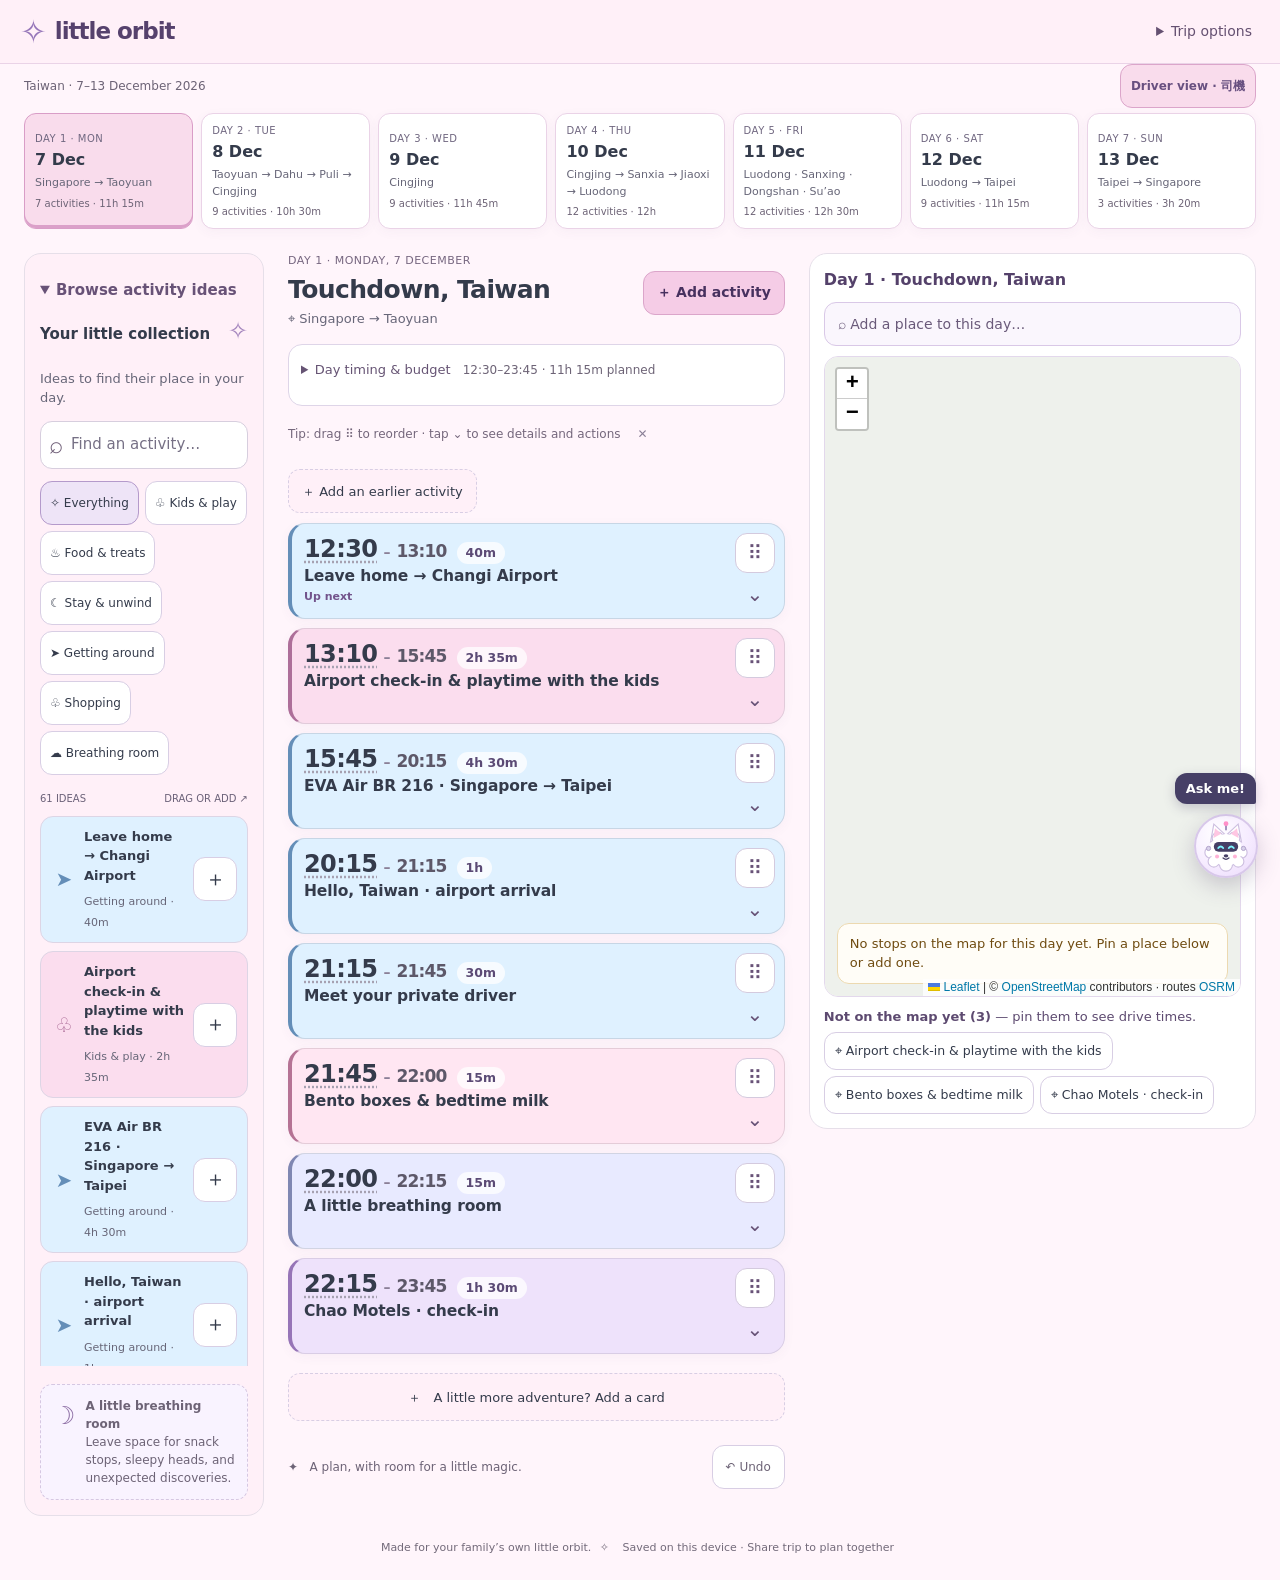
==== index.html @ 8b257eaf "Calmer cards, folded actions, and errors that explain why and how to fix Cards show one time line (l" ====
<!doctype html><html lang="en"><head><meta charset="utf-8"><meta name="viewport" content="width=device-width,initial-scale=1,viewport-fit=cover,interactive-widget=resizes-content"><title>Little Orbit · Taiwan together</title><link rel="stylesheet" href="vendor/leaflet/leaflet.css"><link rel="stylesheet" href="style.css"></head><body>
<div class="sky" aria-hidden="true"></div><header><a class="brand" href="./"><span class="brand-icon">✧</span> little orbit<span class="brand-caption">BIG MEMORIES. LITTLE MOMENTS.</span></a><details class="trip-options"><summary>Trip options</summary><div class="header-right"><span class="save-status" id="saveStatus">● Saved on this device</span><button id="share" class="primary">♡ Share trip</button><button id="export">↗ Export trip</button><button id="import">Import</button><input type="file" id="file" accept="application/json" hidden><span class="avatar">A<span>♥</span></span></div></details></header>
<main><div class="trip-caption-row"><p class="trip-caption">Taiwan · 7–13 December 2026</p><a id="driverView" class="driver-view-link" href="driver.html" target="_blank" rel="noopener">Driver view · 司機</a></div><section class="intro"><div><div class="eyebrow">OUR NEXT LITTLE ADVENTURE <span>✦</span></div><h1>Taiwan, <em>together.</em></h1><p>Seven days of tiny discoveries & big family memories.</p><div class="trip-tags"><span>◷ &nbsp; 7 – 13 December 2026</span><span>♧ &nbsp; Family trip · 2 little explorers</span><span>☾ &nbsp; Taiwan · UTC+8</span></div></div><div class="moon-art" aria-hidden="true"><span class="orbit o1"></span><span class="orbit o2"></span><span class="moon">☾</span><span class="spark s1">✧</span><span class="spark s2">✦</span><small>let’s make room for wonder</small></div></section>
<div class="how-to"><span>✦ Your trip, your pace</span><p>Pick a day. Add an idea. Tap <b>Edit</b> to choose its date and time — use Earlier / Later to reorder, or Move to choose another day.</p><button id="jumpLibrary">Browse ideas ↓</button></div><section id="collaborationPanel" class="collaboration-panel" hidden><span id="collaborationStatus" role="status"></span><div id="conflictActions" hidden><button id="backupDraft">Export my unsynced edits</button><button id="loadLatest">Load latest shared plan</button></div></section><nav id="days" class="days" aria-label="Trip days"></nav>
<div class="workspace"><aside><details id="ideaCollection" open><summary>Browse activity ideas</summary><div class="aside-heading"><h2>Your little collection</h2><span>✧</span></div><p class="muted">Ideas to find their place in your day.</p><label class="search"><span>⌕</span><input id="search" placeholder="Find an activity…" aria-label="Find an activity"></label><div class="filters" id="filters"></div><div class="library-heading"><span id="libraryCount"></span><span>DRAG OR ADD ↗</span></div><div id="library" class="library"></div><div class="tip"><span>☽</span><p><b>A little breathing room</b><br>Leave space for snack stops, sleepy heads, and unexpected discoveries.</p></div></details></aside>
<section class="planner" id="planner"><div class="day-heading"><div><div class="eyebrow" id="dayDate"></div><h2 id="dayTitle"></h2><p id="dayRegion" class="muted"></p></div><button class="primary" id="new">＋ Add activity</button></div><details class="day-budget" id="dayBudget" open><summary class="budget-toggle">Day timing &amp; budget <span id="budgetSummary"></span></summary><div class="budget-top"><span>◷ &nbsp; Your day, at a glance</span><strong id="remaining"></strong></div><div class="budget-bar" id="budgetBar"></div><div class="budget-bottom"><label>Day starts <input type="time" id="start"></label><label>Wrap up by <input type="time" id="end"></label><span id="planned"></span><button id="fit">Make it fit ✧</button></div><div class="time-preferences"><span>All activity times: UTC+8 · 24-hour clock</span><label><input type="checkbox" id="fadePast" checked> Fade cards after their finish time</label></div></details><section id="livePlan" class="live-plan" aria-label="What to do next"><div><p id="tripClock" class="trip-clock"></p><h3 id="liveHeading"></h3><p id="liveDetail"></p></div><button type="button" id="jumpCurrent">Show activity ↓</button></section><div id="scheduleUpdate" class="schedule-update" role="status" hidden></div><p class="drag-guide" id="dragGuide">Tip: drag ⠿ to reorder · tap ⌄ to see details and actions <button type="button" id="dragGuideClose" aria-label="Hide this tip">✕</button></p><div id="timeline"></div><button class="add-bottom" id="addBottom">＋ &nbsp; A little more adventure? Add a card</button><div class="day-footer"><span>✦ &nbsp; A plan, with room for a little magic.</span><button id="undo">↶ Undo</button></div></section><section id="mapPanel" class="map-panel" aria-labelledby="mapTitle"><div class="map-head"><h2 id="mapTitle">Map</h2><button type="button" id="mapClose" class="map-close" aria-label="Close map">✕</button></div><div class="map-tools"><button type="button" id="mapAdd" class="map-add">⌕ Add a place to this day…</button><button type="button" id="mapOptimise" class="orbit-button" hidden>✦ Optimise route</button></div><div id="mapSuggestion" class="map-suggestion" role="status" hidden></div><div class="map-frame"><div id="map" class="map" aria-label="Map of this day’s stops"></div><p id="mapEmpty" class="map-empty">No stops on the map for this day yet. Pin a place below or add one.</p></div><div id="mapUnpinned" class="map-unpinned"></div></section><button type="button" id="mapToggle" class="map-toggle" aria-controls="mapPanel" aria-expanded="false">🗺 Map</button></div><footer>Made for your family’s own little orbit. <span>✧</span> <span id="storageMode">Saved on this device · Share trip to plan together</span></footer></main>
<dialog id="editor" aria-labelledby="editorTitle"><form id="form" novalidate><div class="dialog-content"><p id="activityError" class="form-error" role="alert" hidden></p><div class="modal-heading"><h2 id="editorTitle">Add an activity</h2><button type="button" id="cancel" aria-label="Close">✕</button></div><section id="placeFields" class="form-step place-step" aria-labelledby="placeHeading"><div class="step-head"><h3 id="placeHeading"><span class="step-number" aria-hidden="true">1</span>Where to?</h3><label class="area-pick"><span class="sr-only">Search area</span><select id="placeCountry"><option value="tw">Taiwan</option><option value="sg">Singapore</option><option value="">Anywhere</option></select></label></div><p id="orbitStatus" class="orbit-status" hidden><span><strong>✦ Orbit is off here.</strong> Turn it on to have places researched and filled in for you.</span><button type="button" id="orbitTurnOn">Turn on Orbit</button></p><div id="placeFinder" class="place-finder"><div class="combo"><span class="combo-icon" aria-hidden="true">⌕</span><input id="placeQuery" type="search" maxlength="200" autocomplete="off" enterkeyhint="search" role="combobox" aria-autocomplete="list" aria-expanded="false" aria-controls="placeResults" aria-label="Search for a place" placeholder="Search a place, e.g. Taipei Zoo or 飛牛牧場"><span class="combo-spinner" aria-hidden="true"></span></div><div id="placeResults" class="place-results" role="listbox" aria-label="Place suggestions" hidden></div><p id="placeMessage" class="field-help place-message" role="status" aria-live="polite"></p><details id="placeManual" class="place-manual"><summary>Can’t find it? Enter the details yourself</summary><p id="manualPlaceMessage" class="form-error" role="status"></p><label>Place name<input id="manualPlaceName" maxlength="200"></label><label>Address<input id="manualPlaceAddress" maxlength="500" placeholder="Street, building, city"></label><label>Short description<textarea id="manualPlaceDescription" maxlength="1000" rows="2"></textarea></label><label>Booking or venue link (optional)<input id="manualPlaceBooking" maxlength="2000" type="url" placeholder="https://…"></label><button type="button" id="useManualPlace">Use this place</button></details><p class="field-help map-credit">Search by Google Maps · routes by <a href="https://project-osrm.org/" target="_blank" rel="noopener noreferrer">OSRM</a> · map © <a href="https://www.openstreetmap.org/copyright" target="_blank" rel="noopener noreferrer">OpenStreetMap</a></p></div><div id="placeSelected"></div></section><section class="form-step" aria-labelledby="whenHeading"><div class="step-head"><h3 id="whenHeading"><span class="step-number" aria-hidden="true">2</span>What &amp; when</h3></div><p id="orbitFilled" class="orbit-filled" role="status" hidden></p><label class="field">Activity name<input required maxlength="150" id="title" autocomplete="off" placeholder="e.g. Leave home for the airport"></label><div class="form-row"><label>Which day?<select id="activityDay"></select></label><label>Starts at<input id="activityStart" type="time" required><span id="inputTimePreview" class="field-help"></span></label></div><fieldset class="duration-field"><legend>How long?</legend><div class="duration-stepper"><button type="button" id="durationLess" aria-label="15 minutes shorter">−15</button><label class="duration-input"><span class="sr-only">Duration in minutes</span><input id="duration" type="number" inputmode="numeric" min="1" max="1440" step="1" required aria-describedby="durationWords"><span>minutes</span></label><button type="button" id="durationMore" aria-label="15 minutes longer">+15</button></div><div id="durationPresets" class="duration-presets" aria-label="Quick duration choices"><button type="button" data-duration-preset="15">15 min</button><button type="button" data-duration-preset="30">30 min</button><button type="button" data-duration-preset="40">40 min</button><button type="button" data-duration-preset="60">1 hour</button><button type="button" data-duration-preset="90">1½ hours</button></div><p id="durationWords" class="field-help" aria-live="polite"></p></fieldset></section><section class="form-step fit-step" aria-labelledby="fitHeading"><div class="step-head"><h3 id="fitHeading"><span class="step-number" aria-hidden="true">3</span>Does it fit your day?</h3></div><p id="scheduleHint" class="schedule-hint" aria-live="polite"></p><div id="scheduleActions"></div><div id="journey" class="journey" aria-live="polite"></div><div id="orbitAdvice" class="orbit-advice" aria-live="polite"></div><div id="nextActivity" class="next-preview" aria-live="polite"></div></section><details id="activityExtras" class="extra-fields"><summary>Description &amp; more <span>Optional</span></summary><label>Description<textarea id="notes" rows="3" placeholder="Write your own plans, meeting point, or reminders…"></textarea></label><label>Chinese name for driver (optional)<input id="driverTitle" maxlength="150" placeholder="例如：飯店接送至桃園機場"></label><label>Chinese driver notes (optional)<textarea id="driverNotes" rows="3" placeholder="集合地點、地址或接送提醒"></textarea><p class="field-help">The chosen place’s Chinese name, address, opening hours and ticket notes already show in Driver view automatically. Driver view includes Traditional Chinese for the original itinerary. Add Chinese here for your custom plans; otherwise the driver sees your original wording marked as untranslated.</p><label>Activity type<select id="category"></select></label><label>Place before another activity<select id="placeBefore"></select><span class="field-help">A shortcut to fill its start time and shift it later.</span></label><label class="checkbox"><input type="checkbox" id="optional"> Optional / backup idea</label></details></div><div class="dialog-actions"><button type="button" id="activityCancel">Cancel</button><button id="saveActivity" class="primary" type="submit">Add activity ✦</button></div><div id="orbitLoading" class="orbit-loading" hidden><div class="orbit-loading-card" role="status" aria-live="polite"><div class="orbit-spinner" aria-hidden="true"><span></span></div><strong id="orbitLoadingTitle">Orbit is on it…</strong><ol id="orbitSteps" class="orbit-steps"></ol><button type="button" id="orbitSkip">Skip — I’ll fill it in myself</button></div></div></form></dialog><dialog id="branchEditor"><form id="branchForm" novalidate><div class="dialog-content"><p id="branchError" class="form-error" role="alert" hidden></p><div class="modal-heading"><h2 id="branchEditorTitle">A little detail to remember</h2><button type="button" id="branchCancel" aria-label="Close branch editor">✕</button></div><p id="branchParent" class="muted"></p><label>Branch type<select id="branchType"><option value="booking">Booking / reservation</option><option value="bring">Things to bring</option><option value="prepare">Things to prepare</option><option value="note">Special note</option></select></label><label>Title<input id="branchTitle" required maxlength="150" placeholder="e.g. Reserve tickets for the farm"></label><label>Details<textarea id="branchNotes" rows="4" placeholder="Booking reference, packing list, or anything to remember…"></textarea></label><label>Link (optional)<input id="branchUrl" type="url" placeholder="https://…"></label><label class="checkbox"><input type="checkbox" id="branchDone"> <span id="branchDoneLabel">Booked / confirmed</span></label></div><div class="dialog-actions"><button type="button" id="branchBack">Cancel</button><button class="primary" type="submit">Save branch ✦</button></div></form></dialog><dialog id="moveEditor" aria-labelledby="moveTitle"><form id="moveForm" novalidate><div class="dialog-content"><div class="modal-heading"><h2 id="moveTitle">Move activity</h2><button type="button" id="moveClose" aria-label="Close move editor">✕</button></div><p id="moveCardName" class="muted"></p><p id="moveError" class="form-error" role="alert" hidden></p><label>Which day?<select id="moveDay"></select></label><label>Where in the day?<select id="movePosition"></select></label><p id="movePreview" class="schedule-hint" aria-live="polite"></p><p class="muted">The card keeps its description and reminders. Later activity times adjust to the new order.</p></div><div class="dialog-actions"><button type="button" id="moveCancel">Cancel</button><button class="primary" type="submit" id="confirmMove">Move activity</button></div></form></dialog><dialog id="shareEditor"><div class="modal-heading"><h2>Plan together, wherever you are</h2><button id="shareClose" aria-label="Close sharing">✕</button></div><p class="muted">Anyone with your private trip link can view and edit this itinerary. Share it only with people you trust. Edits start saving after 0.35 seconds; other visible pages check every 3 seconds. Both people must use this same link. Updates wait while you edit or drag. If two people save different changes together, the first save wins and the other person can export their draft before loading the latest plan. Offline edits stay on the device until they can sync.</p><p id="shareStatus" role="status" aria-live="polite"></p><button class="primary" id="createShare">Create shared trip</button><div id="shareLinkArea" hidden><label>Private edit link<input id="shareLink" readonly aria-label="Private edit link"></label><button class="primary" id="copyShare">Copy link for your wife</button><p class="muted">Open this link once on each device. After that, this device reopens the shared trip automatically, with Orbit on, even from the plain site address. Keep an exported backup of important plans.</p><button type="button" id="forgetShare">Stop opening it automatically on this device</button></div></dialog><div class="toast" id="toast" role="status" aria-live="polite" aria-atomic="true"></div><nav class="mobile-actions" aria-label="Quick trip actions"><p id="mobileSaveStatus" role="status">Loading itinerary…</p><div><button id="mobileNow" type="button">◷ Now / next</button><button id="mobileAdd" class="primary" type="button">＋ Add activity</button><button id="mobileUndo" type="button">↶ Undo</button></div></nav><script src="problems.js"></script><script src="place-core.js"></script><script src="places.js"></script><script src="app.js"></script><script src="collaboration.js"></script><script src="vendor/leaflet/leaflet.js"></script><script src="map.js"></script><script src="orbit-chat.js"></script></body></html>
---- vendor/leaflet/leaflet.css ----
/* required styles */

.leaflet-pane,
.leaflet-tile,
.leaflet-marker-icon,
.leaflet-marker-shadow,
.leaflet-tile-container,
.leaflet-pane > svg,
.leaflet-pane > canvas,
.leaflet-zoom-box,
.leaflet-image-layer,
.leaflet-layer {
	position: absolute;
	left: 0;
	top: 0;
	}
.leaflet-container {
	overflow: hidden;
	}
.leaflet-tile,
.leaflet-marker-icon,
.leaflet-marker-shadow {
	-webkit-user-select: none;
	   -moz-user-select: none;
	        user-select: none;
	  -webkit-user-drag: none;
	}
/* Prevents IE11 from highlighting tiles in blue */
.leaflet-tile::selection {
	background: transparent;
}
/* Safari renders non-retina tile on retina better with this, but Chrome is worse */
.leaflet-safari .leaflet-tile {
	image-rendering: -webkit-optimize-contrast;
	}
/* hack that prevents hw layers "stretching" when loading new tiles */
.leaflet-safari .leaflet-tile-container {
	width: 1600px;
	height: 1600px;
	-webkit-transform-origin: 0 0;
	}
.leaflet-marker-icon,
.leaflet-marker-shadow {
	display: block;
	}
/* .leaflet-container svg: reset svg max-width decleration shipped in Joomla! (joomla.org) 3.x */
/* .leaflet-container img: map is broken in FF if you have max-width: 100% on tiles */
.leaflet-container .leaflet-overlay-pane svg {
	max-width: none !important;
	max-height: none !important;
	}
.leaflet-container .leaflet-marker-pane img,
.leaflet-container .leaflet-shadow-pane img,
.leaflet-container .leaflet-tile-pane img,
.leaflet-container img.leaflet-image-layer,
.leaflet-container .leaflet-tile {
	max-width: none !important;
	max-height: none !important;
	width: auto;
	padding: 0;
	}

.leaflet-container img.leaflet-tile {
	/* See: https://bugs.chromium.org/p/chromium/issues/detail?id=600120 */
	mix-blend-mode: plus-lighter;
}

.leaflet-container.leaflet-touch-zoom {
	-ms-touch-action: pan-x pan-y;
	touch-action: pan-x pan-y;
	}
.leaflet-container.leaflet-touch-drag {
	-ms-touch-action: pinch-zoom;
	/* Fallback for FF which doesn't support pinch-zoom */
	touch-action: none;
	touch-action: pinch-zoom;
}
.leaflet-container.leaflet-touch-drag.leaflet-touch-zoom {
	-ms-touch-action: none;
	touch-action: none;
}
.leaflet-container {
	-webkit-tap-highlight-color: transparent;
}
.leaflet-container a {
	-webkit-tap-highlight-color: rgba(51, 181, 229, 0.4);
}
.leaflet-tile {
	filter: inherit;
	visibility: hidden;
	}
.leaflet-tile-loaded {
	visibility: inherit;
	}
.leaflet-zoom-box {
	width: 0;
	height: 0;
	-moz-box-sizing: border-box;
	     box-sizing: border-box;
	z-index: 800;
	}
/* workaround for https://bugzilla.mozilla.org/show_bug.cgi?id=888319 */
.leaflet-overlay-pane svg {
	-moz-user-select: none;
	}

.leaflet-pane         { z-index: 400; }

.leaflet-tile-pane    { z-index: 200; }
.leaflet-overlay-pane { z-index: 400; }
.leaflet-shadow-pane  { z-index: 500; }
.leaflet-marker-pane  { z-index: 600; }
.leaflet-tooltip-pane   { z-index: 650; }
.leaflet-popup-pane   { z-index: 700; }

.leaflet-map-pane canvas { z-index: 100; }
.leaflet-map-pane svg    { z-index: 200; }

.leaflet-vml-shape {
	width: 1px;
	height: 1px;
	}
.lvml {
	behavior: url(#default#VML);
	display: inline-block;
	position: absolute;
	}


/* control positioning */

.leaflet-control {
	position: relative;
	z-index: 800;
	pointer-events: visiblePainted; /* IE 9-10 doesn't have auto */
	pointer-events: auto;
	}
.leaflet-top,
.leaflet-bottom {
	position: absolute;
	z-index: 1000;
	pointer-events: none;
	}
.leaflet-top {
	top: 0;
	}
.leaflet-right {
	right: 0;
	}
.leaflet-bottom {
	bottom: 0;
	}
.leaflet-left {
	left: 0;
	}
.leaflet-control {
	float: left;
	clear: both;
	}
.leaflet-right .leaflet-control {
	float: right;
	}
.leaflet-top .leaflet-control {
	margin-top: 10px;
	}
.leaflet-bottom .leaflet-control {
	margin-bottom: 10px;
	}
.leaflet-left .leaflet-control {
	margin-left: 10px;
	}
.leaflet-right .leaflet-control {
	margin-right: 10px;
	}


/* zoom and fade animations */

.leaflet-fade-anim .leaflet-popup {
	opacity: 0;
	-webkit-transition: opacity 0.2s linear;
	   -moz-transition: opacity 0.2s linear;
	        transition: opacity 0.2s linear;
	}
.leaflet-fade-anim .leaflet-map-pane .leaflet-popup {
	opacity: 1;
	}
.leaflet-zoom-animated {
	-webkit-transform-origin: 0 0;
	    -ms-transform-origin: 0 0;
	        transform-origin: 0 0;
	}
svg.leaflet-zoom-animated {
	will-change: transform;
}

.leaflet-zoom-anim .leaflet-zoom-animated {
	-webkit-transition: -webkit-transform 0.25s cubic-bezier(0,0,0.25,1);
	   -moz-transition:    -moz-transform 0.25s cubic-bezier(0,0,0.25,1);
	        transition:         transform 0.25s cubic-bezier(0,0,0.25,1);
	}
.leaflet-zoom-anim .leaflet-tile,
.leaflet-pan-anim .leaflet-tile {
	-webkit-transition: none;
	   -moz-transition: none;
	        transition: none;
	}

.leaflet-zoom-anim .leaflet-zoom-hide {
	visibility: hidden;
	}


/* cursors */

.leaflet-interactive {
	cursor: pointer;
	}
.leaflet-grab {
	cursor: -webkit-grab;
	cursor:    -moz-grab;
	cursor:         grab;
	}
.leaflet-crosshair,
.leaflet-crosshair .leaflet-interactive {
	cursor: crosshair;
	}
.leaflet-popup-pane,
.leaflet-control {
	cursor: auto;
	}
.leaflet-dragging .leaflet-grab,
.leaflet-dragging .leaflet-grab .leaflet-interactive,
.leaflet-dragging .leaflet-marker-draggable {
	cursor: move;
	cursor: -webkit-grabbing;
	cursor:    -moz-grabbing;
	cursor:         grabbing;
	}

/* marker & overlays interactivity */
.leaflet-marker-icon,
.leaflet-marker-shadow,
.leaflet-image-layer,
.leaflet-pane > svg path,
.leaflet-tile-container {
	pointer-events: none;
	}

.leaflet-marker-icon.leaflet-interactive,
.leaflet-image-layer.leaflet-interactive,
.leaflet-pane > svg path.leaflet-interactive,
svg.leaflet-image-layer.leaflet-interactive path {
	pointer-events: visiblePainted; /* IE 9-10 doesn't have auto */
	pointer-events: auto;
	}

/* visual tweaks */

.leaflet-container {
	background: #ddd;
	outline-offset: 1px;
	}
.leaflet-container a {
	color: #0078A8;
	}
.leaflet-zoom-box {
	border: 2px dotted #38f;
	background: rgba(255,255,255,0.5);
	}


/* general typography */
.leaflet-container {
	font-family: "Helvetica Neue", Arial, Helvetica, sans-serif;
	font-size: 12px;
	font-size: 0.75rem;
	line-height: 1.5;
	}


/* general toolbar styles */

.leaflet-bar {
	box-shadow: 0 1px 5px rgba(0,0,0,0.65);
	border-radius: 4px;
	}
.leaflet-bar a {
	background-color: #fff;
	border-bottom: 1px solid #ccc;
	width: 26px;
	height: 26px;
	line-height: 26px;
	display: block;
	text-align: center;
	text-decoration: none;
	color: black;
	}
.leaflet-bar a,
.leaflet-control-layers-toggle {
	background-position: 50% 50%;
	background-repeat: no-repeat;
	display: block;
	}
.leaflet-bar a:hover,
.leaflet-bar a:focus {
	background-color: #f4f4f4;
	}
.leaflet-bar a:first-child {
	border-top-left-radius: 4px;
	border-top-right-radius: 4px;
	}
.leaflet-bar a:last-child {
	border-bottom-left-radius: 4px;
	border-bottom-right-radius: 4px;
	border-bottom: none;
	}
.leaflet-bar a.leaflet-disabled {
	cursor: default;
	background-color: #f4f4f4;
	color: #bbb;
	}

.leaflet-touch .leaflet-bar a {
	width: 30px;
	height: 30px;
	line-height: 30px;
	}
.leaflet-touch .leaflet-bar a:first-child {
	border-top-left-radius: 2px;
	border-top-right-radius: 2px;
	}
.leaflet-touch .leaflet-bar a:last-child {
	border-bottom-left-radius: 2px;
	border-bottom-right-radius: 2px;
	}

/* zoom control */

.leaflet-control-zoom-in,
.leaflet-control-zoom-out {
	font: bold 18px 'Lucida Console', Monaco, monospace;
	text-indent: 1px;
	}

.leaflet-touch .leaflet-control-zoom-in, .leaflet-touch .leaflet-control-zoom-out  {
	font-size: 22px;
	}


/* layers control */

.leaflet-control-layers {
	box-shadow: 0 1px 5px rgba(0,0,0,0.4);
	background: #fff;
	border-radius: 5px;
	}
.leaflet-control-layers-toggle {
	background-image: url(images/layers.png);
	width: 36px;
	height: 36px;
	}
.leaflet-retina .leaflet-control-layers-toggle {
	background-image: url(images/layers-2x.png);
	background-size: 26px 26px;
	}
.leaflet-touch .leaflet-control-layers-toggle {
	width: 44px;
	height: 44px;
	}
.leaflet-control-layers .leaflet-control-layers-list,
.leaflet-control-layers-expanded .leaflet-control-layers-toggle {
	display: none;
	}
.leaflet-control-layers-expanded .leaflet-control-layers-list {
	display: block;
	position: relative;
	}
.leaflet-control-layers-expanded {
	padding: 6px 10px 6px 6px;
	color: #333;
	background: #fff;
	}
.leaflet-control-layers-scrollbar {
	overflow-y: scroll;
	overflow-x: hidden;
	padding-right: 5px;
	}
.leaflet-control-layers-selector {
	margin-top: 2px;
	position: relative;
	top: 1px;
	}
.leaflet-control-layers label {
	display: block;
	font-size: 13px;
	font-size: 1.08333em;
	}
.leaflet-control-layers-separator {
	height: 0;
	border-top: 1px solid #ddd;
	margin: 5px -10px 5px -6px;
	}

/* Default icon URLs */
.leaflet-default-icon-path { /* used only in path-guessing heuristic, see L.Icon.Default */
	background-image: url(images/marker-icon.png);
	}


/* attribution and scale controls */

.leaflet-container .leaflet-control-attribution {
	background: #fff;
	background: rgba(255, 255, 255, 0.8);
	margin: 0;
	}
.leaflet-control-attribution,
.leaflet-control-scale-line {
	padding: 0 5px;
	color: #333;
	line-height: 1.4;
	}
.leaflet-control-attribution a {
	text-decoration: none;
	}
.leaflet-control-attribution a:hover,
.leaflet-control-attribution a:focus {
	text-decoration: underline;
	}
.leaflet-attribution-flag {
	display: inline !important;
	vertical-align: baseline !important;
	width: 1em;
	height: 0.6669em;
	}
.leaflet-left .leaflet-control-scale {
	margin-left: 5px;
	}
.leaflet-bottom .leaflet-control-scale {
	margin-bottom: 5px;
	}
.leaflet-control-scale-line {
	border: 2px solid #777;
	border-top: none;
	line-height: 1.1;
	padding: 2px 5px 1px;
	white-space: nowrap;
	-moz-box-sizing: border-box;
	     box-sizing: border-box;
	background: rgba(255, 255, 255, 0.8);
	text-shadow: 1px 1px #fff;
	}
.leaflet-control-scale-line:not(:first-child) {
	border-top: 2px solid #777;
	border-bottom: none;
	margin-top: -2px;
	}
.leaflet-control-scale-line:not(:first-child):not(:last-child) {
	border-bottom: 2px solid #777;
	}

.leaflet-touch .leaflet-control-attribution,
.leaflet-touch .leaflet-control-layers,
.leaflet-touch .leaflet-bar {
	box-shadow: none;
	}
.leaflet-touch .leaflet-control-layers,
.leaflet-touch .leaflet-bar {
	border: 2px solid rgba(0,0,0,0.2);
	background-clip: padding-box;
	}


/* popup */

.leaflet-popup {
	position: absolute;
	text-align: center;
	margin-bottom: 20px;
	}
.leaflet-popup-content-wrapper {
	padding: 1px;
	text-align: left;
	border-radius: 12px;
	}
.leaflet-popup-content {
	margin: 13px 24px 13px 20px;
	line-height: 1.3;
	font-size: 13px;
	font-size: 1.08333em;
	min-height: 1px;
	}
.leaflet-popup-content p {
	margin: 17px 0;
	margin: 1.3em 0;
	}
.leaflet-popup-tip-container {
	width: 40px;
	height: 20px;
	position: absolute;
	left: 50%;
	margin-top: -1px;
	margin-left: -20px;
	overflow: hidden;
	pointer-events: none;
	}
.leaflet-popup-tip {
	width: 17px;
	height: 17px;
	padding: 1px;

	margin: -10px auto 0;
	pointer-events: auto;

	-webkit-transform: rotate(45deg);
	   -moz-transform: rotate(45deg);
	    -ms-transform: rotate(45deg);
	        transform: rotate(45deg);
	}
.leaflet-popup-content-wrapper,
.leaflet-popup-tip {
	background: white;
	color: #333;
	box-shadow: 0 3px 14px rgba(0,0,0,0.4);
	}
.leaflet-container a.leaflet-popup-close-button {
	position: absolute;
	top: 0;
	right: 0;
	border: none;
	text-align: center;
	width: 24px;
	height: 24px;
	font: 16px/24px Tahoma, Verdana, sans-serif;
	color: #757575;
	text-decoration: none;
	background: transparent;
	}
.leaflet-container a.leaflet-popup-close-button:hover,
.leaflet-container a.leaflet-popup-close-button:focus {
	color: #585858;
	}
.leaflet-popup-scrolled {
	overflow: auto;
	}

.leaflet-oldie .leaflet-popup-content-wrapper {
	-ms-zoom: 1;
	}
.leaflet-oldie .leaflet-popup-tip {
	width: 24px;
	margin: 0 auto;

	-ms-filter: "progid:DXImageTransform.Microsoft.Matrix(M11=0.70710678, M12=0.70710678, M21=-0.70710678, M22=0.70710678)";
	filter: progid:DXImageTransform.Microsoft.Matrix(M11=0.70710678, M12=0.70710678, M21=-0.70710678, M22=0.70710678);
	}

.leaflet-oldie .leaflet-control-zoom,
.leaflet-oldie .leaflet-control-layers,
.leaflet-oldie .leaflet-popup-content-wrapper,
.leaflet-oldie .leaflet-popup-tip {
	border: 1px solid #999;
	}


/* div icon */

.leaflet-div-icon {
	background: #fff;
	border: 1px solid #666;
	}


/* Tooltip */
/* Base styles for the element that has a tooltip */
.leaflet-tooltip {
	position: absolute;
	padding: 6px;
	background-color: #fff;
	border: 1px solid #fff;
	border-radius: 3px;
	color: #222;
	white-space: nowrap;
	-webkit-user-select: none;
	-moz-user-select: none;
	-ms-user-select: none;
	user-select: none;
	pointer-events: none;
	box-shadow: 0 1px 3px rgba(0,0,0,0.4);
	}
.leaflet-tooltip.leaflet-interactive {
	cursor: pointer;
	pointer-events: auto;
	}
.leaflet-tooltip-top:before,
.leaflet-tooltip-bottom:before,
.leaflet-tooltip-left:before,
.leaflet-tooltip-right:before {
	position: absolute;
	pointer-events: none;
	border: 6px solid transparent;
	background: transparent;
	content: "";
	}

/* Directions */

.leaflet-tooltip-bottom {
	margin-top: 6px;
}
.leaflet-tooltip-top {
	margin-top: -6px;
}
.leaflet-tooltip-bottom:before,
.leaflet-tooltip-top:before {
	left: 50%;
	margin-left: -6px;
	}
.leaflet-tooltip-top:before {
	bottom: 0;
	margin-bottom: -12px;
	border-top-color: #fff;
	}
.leaflet-tooltip-bottom:before {
	top: 0;
	margin-top: -12px;
	margin-left: -6px;
	border-bottom-color: #fff;
	}
.leaflet-tooltip-left {
	margin-left: -6px;
}
.leaflet-tooltip-right {
	margin-left: 6px;
}
.leaflet-tooltip-left:before,
.leaflet-tooltip-right:before {
	top: 50%;
	margin-top: -6px;
	}
.leaflet-tooltip-left:before {
	right: 0;
	margin-right: -12px;
	border-left-color: #fff;
	}
.leaflet-tooltip-right:before {
	left: 0;
	margin-left: -12px;
	border-right-color: #fff;
	}

/* Printing */

@media print {
	/* Prevent printers from removing background-images of controls. */
	.leaflet-control {
		-webkit-print-color-adjust: exact;
		print-color-adjust: exact;
		}
	}
---- style.css ----
:root{color-scheme:light;--bg:#fff5fb;--panel:#fff;--line:#ead3e7;--muted:#676678;--text:#343b4b;--accent:#766091;--lavender:#eddefb;--shadow:0 3px 12px #54426c0b;font-family:ui-rounded,'Arial Rounded MT Bold',system-ui,sans-serif}
*{box-sizing:border-box}body{margin:0;background:var(--bg);color:var(--text);font-size:14px;line-height:1.5}.sky,.intro,.how-to,.avatar,.brand-caption{display:none}button,input,select,textarea{font:inherit;color:inherit}button,a,summary,input,select,label{-webkit-tap-highlight-color:transparent}button{cursor:pointer;touch-action:manipulation;min-height:44px;padding:9px 13px;border:1px solid #d8cee4;border-radius:12px;background:#fff;transition:background .16s,box-shadow .16s,transform .16s}button:hover{background:#f4edfb;border-color:#ac95c8}button:active:not(:disabled){transform:scale(.97);background:#e9dff5}button:disabled{opacity:.45;cursor:default}button:focus-visible,a:focus-visible,summary:focus-visible,input:focus-visible,select:focus-visible,textarea:focus-visible{outline:3px solid #8a6dab;outline-offset:3px}.primary{background:#f5cce6;border-color:#dba5ca;color:#47315f;font-weight:750}.primary:hover{background:#efbcdc}.primary:active{background:#e9acd3}a{color:#685080}summary{cursor:pointer}input,select,textarea{width:100%;min-width:0;min-height:46px;background:#fff;border:1px solid #cfc5db;border-radius:12px;padding:10px 12px;font-size:16px}textarea{resize:vertical;line-height:1.6}input::placeholder,textarea::placeholder{color:#767085}input[type=checkbox]{width:22px;min-height:22px;height:22px;accent-color:#82629f;flex-shrink:0}button[hidden],div[hidden],p[hidden],section[hidden]{display:none!important}.sr-only{position:absolute;width:1px;height:1px;padding:0;margin:-1px;overflow:hidden;clip:rect(0,0,0,0);white-space:nowrap;border:0}
header{height:64px;display:flex;align-items:center;justify-content:space-between;padding:0 max(20px,calc((100vw - 1240px)/2));background:#fff0f8;border-bottom:1px solid var(--line)}.brand{display:flex;align-items:center;gap:9px;color:#56416d;text-decoration:none;font-size:23px;font-weight:850;letter-spacing:-1px}.brand-icon{font-size:32px;color:#9676b9;line-height:1}.trip-options{position:relative;z-index:8}.trip-options>summary{min-height:44px;padding:11px 8px;color:#655071;font-size:14px}.header-right{position:absolute;right:0;top:100%;display:flex;flex-wrap:wrap;gap:8px;width:286px;max-height:calc(var(--usable-height,100dvh) - 65px);overflow-y:auto;padding:14px;background:#fff;border:1px solid #d4c4e2;border-radius:16px;box-shadow:0 10px 32px #57466d24}.trip-options:not([open]) .header-right{display:none}.save-status{display:block;flex-basis:100%;font-size:12px;color:#466b53}.header-right button{font-size:13px}
main{max-width:1240px;margin:auto;padding:0 24px}.trip-caption{font-size:13px;color:#6d6376;margin:12px 0}.days{display:grid;grid-template-columns:repeat(7,minmax(0,1fr));gap:8px;position:sticky;top:0;z-index:4;background:var(--bg);padding:5px 0 10px;margin:0 0 14px}.day-tab{padding:9px 10px;text-align:left;background:#fff;border:1px solid var(--line);box-shadow:var(--shadow);min-width:0}.day-tab>span:first-child{display:block;font-size:10px;color:#706780;letter-spacing:.5px;margin-bottom:2px}.day-tab b{display:block;font-size:16px}.day-tab small{display:block;font-size:11px;color:#676678;margin-top:3px}.day-count{display:block;font-size:10px;color:#6d6376;margin-top:4px}.day-tab.active{background:#f9dcec;border-color:#d99dc7;box-shadow:inset 0 -3px #dba0c9}.day-tab.drop-day{outline:3px solid #9472b6;outline-offset:-3px;background:#e4d4f3}
.workspace{display:grid;grid-template-columns:250px minmax(0,1fr);gap:24px}.planner{min-width:0}.day-heading{display:flex;align-items:center;justify-content:space-between;gap:12px;margin-bottom:10px}.eyebrow{font-size:11px;color:#776780;letter-spacing:.5px}.day-heading h2{font-size:25px;line-height:1.25;letter-spacing:-.6px;margin:4px 0}.day-heading p{margin:4px 0;font-size:13px}.muted,.field-help{color:var(--muted);font-size:13px;line-height:1.5}.day-budget{border:1px solid #ded5e8;border-radius:14px;background:#fff;padding:8px 12px;margin:12px 0}.budget-toggle{min-height:44px;padding:7px 0;font-size:13px;color:#665474;cursor:pointer}.budget-toggle>span{font-size:12px;color:#6d6376;margin-left:8px}.budget-top,.budget-bottom{display:flex;gap:12px;align-items:center;justify-content:space-between;font-size:13px;flex-wrap:wrap}.budget-top strong{font-size:13px;color:#486d51}.budget-top{margin-top:12px}.budget-bar{height:7px;display:flex;gap:3px;border-radius:5px;overflow:hidden;background:#f0edf3;margin:12px 0}.budget-bar span{height:7px;flex-shrink:0}.budget-bottom label{display:flex;flex-direction:column;gap:4px;flex:1;min-width:100px;font-size:12px}.budget-bottom input{font-size:16px}.budget-bottom button{font-size:12px}.time-preferences{font-size:12px;display:flex;gap:10px;flex-wrap:wrap;margin:12px 0 4px}.time-preferences>span{width:100%}.time-preferences label{display:flex;align-items:center;gap:8px;min-height:44px;cursor:pointer}.live-plan{display:flex;align-items:center;justify-content:space-between;gap:12px;border:1px solid #b7d3ec;background:#e8f3ff;border-radius:16px;padding:12px;margin:12px 0}.live-plan h3{font-size:16px;line-height:1.4;margin:4px 0;color:#405875}.live-plan p{font-size:14px;margin:0;color:#4f6078}.live-plan .trip-clock{font-size:11px}.live-plan button{font-size:12px;flex-shrink:0}.drag-guide{font-size:12px;color:#75677c;margin:9px 0}.timeline-row{position:relative;margin-bottom:9px;scroll-margin-top:100px;scroll-margin-bottom:100px}.timeline-row>.time{display:none}
/* The closed card stays small: time, title, then two clear controls at the edge. */
.activity{position:relative;min-height:116px;background:var(--card-bg,#fff);border:1px solid color-mix(in srgb,var(--cat,#8b74a3) 36%,white);border-left:4px solid var(--cat,#a58abd);border-radius:17px;padding:9px 74px 9px 12px;box-shadow:var(--shadow);overflow-wrap:anywhere;transition:border-color .18s,box-shadow .18s}.activity:focus-visible{outline:3px solid #a28abf;outline-offset:3px}.card-timing{display:flex;align-items:flex-start;gap:clamp(12px,3vw,40px);font-variant-numeric:tabular-nums}.card-timing>div{min-width:0}.timing-label{display:block;font-size:10px;font-weight:650;color:#615d70;line-height:1.3;margin-bottom:1px}.card-start,.card-timing strong{display:block;font-size:25px;font-weight:850;line-height:1.3;letter-spacing:-.8px;color:#343b4b;white-space:nowrap}.card-start{padding:0;border:0;border-radius:5px;background:none;min-height:33px;text-decoration:underline;text-decoration-style:dotted;text-underline-offset:4px;text-decoration-color:#a6a1b1}.card-start:hover{background:#fff;border:0}.card-timing .timing-duration{font-size:21px;line-height:1.55;color:#594671}.card-timing small{font-size:10px;color:#615d70}.card-top{display:block;margin-top:4px}.card-main h3{font-size:16px;line-height:1.35;font-weight:700;margin:0;letter-spacing:-.1px}.activity-status{display:none;font-size:11px;font-weight:700;margin:3px 0 0;color:#4c6756;line-height:1.3}.happening-now .activity-status,.up-next .activity-status{display:block}.happening-now .activity{border-color:#6b9973;box-shadow:0 0 0 2px #bfdcc4}.up-next .activity-status{color:#72538b}.drag-handle{position:absolute;right:9px;top:8px;display:flex;flex-direction:column;align-items:center;justify-content:center;min-height:44px;height:44px;width:44px;min-width:44px;padding:2px;border:1px solid #b9b0c5;background:#fff;border-radius:12px;color:#685277;cursor:grab;touch-action:none;user-select:none;-webkit-user-select:none;-webkit-touch-callout:none}.drag-handle>span{font-size:24px;line-height:1}.drag-handle>small{font-size:9px;line-height:1.2}.drag-handle:active{cursor:grabbing}.activity-more{margin:0}.activity-more>summary{position:absolute;right:6px;bottom:6px;display:flex;align-items:center;justify-content:center;width:56px;min-height:44px;list-style:none;padding:5px 0;font-size:11px;line-height:1.2;text-align:center;color:#665176;border-radius:10px;cursor:pointer}.activity-more>summary::-webkit-details-marker{display:none}.activity-more>summary:hover{background:#fff}.activity-more>summary::before{content:'⌄';font-size:17px;margin-right:3px}.activity-more[open]{margin:12px -62px 0 0;border-top:1px solid #c9c3d3;padding-top:8px}.activity-more[open]>summary{position:static;width:auto;justify-content:flex-start;font-size:13px;min-height:36px;padding:0 0 6px}.activity-more[open]>summary::before{content:'⌃'}.card-meta{margin:6px 0}.category,.optional-badge{font-size:12px;color:#5d566b}.category{background:#fff;border:1px solid #d9d2df;border-radius:8px;padding:3px 7px}.optional-badge{margin-left:8px}.card-actions{display:flex;flex-wrap:wrap;gap:7px;margin:10px 0}.card-actions button{min-height:44px;font-size:13px;background:#fff;color:#59466d}.card-actions [data-action=remove]{color:#975244}.card-details{margin:10px 0}.card-details summary{min-height:44px;font-size:13px;padding:10px 0;color:#61536e}.card-notes{font-size:14px;line-height:1.7;white-space:pre-line;color:#4e5262;margin:5px 0 12px}.card-details button{font-size:13px}.card-bottom{display:flex;align-items:center;gap:10px;flex-wrap:wrap;padding-top:10px;border-top:1px solid #d3ccd9}.duration{display:flex;align-items:center;gap:12px;font-size:17px;font-weight:700}.duration button{width:44px;min-height:44px;font-size:18px;padding:5px}.branch-add,.move-select{font-size:13px}.move-select{max-width:190px}.next-stop{display:block;width:100%;text-align:left;border:0;border-top:1px solid #d3ccd9;border-radius:0;background:none;margin:10px 0 0;padding:10px 0;color:#69527b;font-size:13px;min-height:44px}.timeline-row:not(:has(.activity-more[open]))>.insert-here{display:none}.insert-here{display:block;font-size:13px;background:none;border:0;padding:6px 4px;min-height:44px;color:#72598b}.just-updated .activity{border-color:#8c68ae;box-shadow:0 0 0 3px #d8c6e9}.fade-past .time-passed .activity{background:#f0f0ed;border-color:#d3d4d1}.fade-past .time-passed .card-timing strong,.fade-past .time-passed .card-start,.fade-past .time-passed .card-main h3{color:#656b76}.fade-past .time-passed .drag-handle{border-color:#d0d1cf;color:#656b76}.activity.dragging{opacity:1;outline:2px dashed #9c80b9}.timeline-row.over .activity{outline:2px dashed #9c80b9;outline-offset:3px}
/* Solid preview and a quiet placeholder avoid overlapping, see-through card text. */
.drag-origin{opacity:1}.drag-origin .activity{background:#f0e9f6;border:2px dashed #b9a3cf;box-shadow:none}.drag-origin .activity>*{visibility:hidden}.drag-origin .activity::after{content:'Moving this activity…';position:absolute;inset:0;display:grid;place-items:center;color:#746082;font-size:13px}.sort-ghost{position:fixed;left:0;top:0;z-index:31;pointer-events:none;opacity:1!important;background:var(--card-bg,#fff)!important;border:2px solid #9e7dbb;box-shadow:0 14px 36px #59416e35;max-height:210px;overflow:hidden;will-change:transform}.sort-ghost .activity-more{display:none}.sort-marker{position:fixed;height:4px;z-index:30;pointer-events:none;border-radius:4px;background:#8e6ba8;color:#614379;font-size:11px;line-height:22px;text-align:center;font-weight:750}.sort-marker[hidden]{display:none}.sort-status{position:fixed;left:50%;top:10px;transform:translateX(-50%);z-index:32;pointer-events:none;width:max-content;max-width:calc(100vw - 24px);background:#fbe0f0;border:1px solid #dbadc9;border-radius:13px;padding:10px 14px;color:#674664;box-shadow:0 5px 18px #59416e1a;font-size:13px}.day-tab.drop-day{outline:3px solid #9472b6;outline-offset:-3px;background:#e4d4f3}
aside{min-width:0;background:#fff0f8;border:1px solid #e6dfe9;border-radius:17px;padding:15px;height:max-content}#ideaCollection>summary{font-size:15px;min-height:44px;padding:10px 0;color:#685277;font-weight:700}.aside-heading{display:flex;justify-content:space-between}.aside-heading h2{font-size:15px;margin:10px 0}.aside-heading>span{font-size:24px;color:#a384bd}.search{display:flex;gap:8px;align-items:center;border:1px solid #d7cede;background:#fff;border-radius:12px;padding:0 8px;margin:12px 0}.search>span{font-size:24px;color:#716079}.search input{border:0;outline:0;padding:9px 0;font-size:15px}.filters{display:flex;flex-wrap:wrap;gap:6px}.filters button{font-size:12px;padding:6px 9px}.filters button.active{background:#eee4f7;border-color:#b49acb}.library-heading{display:flex;justify-content:space-between;font-size:10px;color:#6c6279;margin:16px 0 10px}.library{display:flex;flex-direction:column;gap:8px;max-height:550px;overflow-y:auto}.idea{display:grid;grid-template-columns:26px minmax(0,1fr) 44px;gap:7px;align-items:center;padding:10px;border:1px solid #ddd5e5;border-radius:13px;background:var(--card-bg,#fff);cursor:grab}.cat-icon{display:grid;place-items:center;color:var(--cat);font-size:20px}.idea h3{font-size:13px;line-height:1.5;margin:0 0 5px}.idea small{font-size:11px;color:#676678}.idea button{min-width:44px;width:44px;height:44px;font-size:21px;padding:4px}.tip{display:flex;gap:10px;border:1px dashed #d6c7e2;background:#f9f3ff;border-radius:12px;padding:12px;margin-top:18px}.tip>span{font-size:25px;color:#8c6da4}.tip p{font-size:12px;color:#6d6376;margin:0}.add-earlier,.add-bottom{font-size:13px;background:#fff0f8;border-style:dashed;margin:10px 0}.add-bottom{width:100%;min-height:48px}.day-footer{display:flex;align-items:center;justify-content:space-between;font-size:12px;color:#6d6376;margin:14px 0}footer{text-align:center;font-size:11px;color:#736a7a;padding:24px 8px}footer>span{margin:0 5px}
/* Forms put name, day, time and an understandable duration before optional fields. */
dialog{color:var(--text);background:#fff9fd;border:1px solid #cfc0dc;border-radius:22px;width:min(560px,94vw);box-shadow:0 18px 60px #51406440;padding:22px}dialog::backdrop{background:#4a40596b}#editor,#branchEditor,#moveEditor{padding:0;overflow:hidden;height:min(790px,92dvh);max-height:min(92dvh,var(--usable-height,92dvh))}#moveEditor{height:min(520px,92dvh)}#editor form,#branchEditor form,#moveEditor form{display:flex;flex-direction:column;height:100%;min-height:0}.dialog-content{overflow-y:auto;overscroll-behavior:contain;flex:1;min-height:0;padding:20px;scroll-padding:16px}.modal-heading{display:flex;align-items:center;justify-content:space-between;gap:12px;margin-bottom:16px}.modal-heading h2{font-size:23px;letter-spacing:-.6px;margin:0;color:#54416a}.modal-heading button{min-width:44px;width:44px;height:44px;border:0;background:#f3edf8;font-size:16px}.dialog-content>label,.extra-fields>label,.form-row>label,#shareLinkArea>label{display:flex;flex-direction:column;gap:7px;color:#554b62;font-weight:650;font-size:14px;margin-bottom:16px}.form-row{display:flex;gap:12px}.form-row>label{flex:1;min-width:0}.field-help{font-size:12px;font-weight:400;margin:6px 0 0}.dialog-content .checkbox{flex-direction:row;align-items:center;min-height:44px;font-weight:400}.dialog-content textarea{font-size:16px}.dialog-actions{display:flex;gap:10px;flex-shrink:0;background:#fff9fd;border-top:1px solid #e1d6e9;padding:12px 20px}.dialog-actions>button{min-height:48px;font-size:16px}.dialog-actions>.primary{flex:1}.duration-field{border:0;padding:0;margin:0 0 12px;min-width:0}.duration-field legend{font-size:14px;font-weight:650;color:#554b62;margin-bottom:8px}.duration-stepper{display:flex;gap:8px;align-items:center}.duration-stepper>button{min-width:54px;min-height:48px;background:#f2eaf9;font-weight:700;color:#624c77}.duration-input{display:flex;align-items:center;gap:8px;flex:1;min-width:0;border:1px solid #cec1dd;background:#fff;border-radius:12px;padding:0 10px}.duration-input input{border:0;padding:8px 0;font-size:22px;font-weight:750;text-align:center;width:100%;min-width:0;min-height:48px;-moz-appearance:textfield}.duration-input input::-webkit-inner-spin-button{appearance:none}.duration-input>span:not(.sr-only){font-size:13px;font-weight:400;color:#675d74}.duration-presets{display:flex;flex-wrap:wrap;gap:6px;margin-top:9px}.duration-presets button{font-size:12px;padding:7px 10px;min-height:44px;background:#fff}.duration-presets button[aria-pressed=true]{background:#eadcf6;border:2px solid #9a7ab6;padding:6px 9px;font-weight:750;color:#59416f}#durationWords{font-size:13px;color:#65506f}.schedule-hint,.next-preview{border:1px solid #d1dfca;background:#f0f7e9;color:#4d6844;padding:10px 12px;border-radius:12px;line-height:1.55;font-size:13px;margin:10px 0}.next-preview{background:#f5effc;border-color:#dfd0ee;color:#635075}.next-preview strong{font-size:13px}.next-preview p{font-size:12px;margin:4px 0;color:#675b74}.next-preview p.muted{display:none}.extra-fields{border:1px solid #e3d8ec;border-radius:13px;margin-top:12px;padding:0 12px;background:#fff}.extra-fields>summary{min-height:48px;padding:12px 0;color:#6c557d;font-size:14px;font-weight:650}.extra-fields>summary>span{font-size:11px;font-weight:400;float:right;color:#746a7e}.extra-fields[open]>summary{margin-bottom:8px}.extra-fields .field-help{font-weight:400}.form-error{background:#ffebe6;border:1px solid #cc8b77;border-left:4px solid #bc705b;border-radius:12px;color:#883f31;padding:12px;font-size:14px;line-height:1.6;margin:0 0 14px}.form-error[hidden]{display:none}.form-error button{display:block;margin-top:8px;color:#883f31;border-color:#c78d7b}input[aria-invalid=true],textarea[aria-invalid=true],select[aria-invalid=true]{border:2px solid #b86a55;background:#fff6f1}.warning{color:#955b23!important}.schedule-hint.warning{border-color:#ddba83;background:#fff4df}#scheduleActions{display:flex;flex-wrap:wrap;gap:7px}#scheduleActions button{font-size:12px;background:#fff7e6;color:#785a2c;border-color:#d9bf92}.empty{padding:28px 12px;text-align:center;color:#73667e;font-size:14px}#moveCardName{font-size:16px;color:#65516f}#shareStatus{font-size:14px;color:#635472;line-height:1.6}#shareLinkArea{margin-top:14px}#shareLinkArea .primary{margin:8px 0}
.branches{margin-top:14px;border-top:1px solid #d6cbdc;padding-top:8px}.branches>summary{min-height:44px;font-size:13px;color:#6d557f;padding:10px 0}.branches>summary>span{float:right;font-size:11px;color:#516b52}.branch-tree{border-left:1px solid #baa7cb;padding-left:12px;margin:4px 0 4px 7px;display:grid;gap:8px}.branch-node{position:relative;display:flex;gap:9px;background:#fff9fd;border:1px solid #ded4e6;border-radius:12px;padding:12px}.branch-node:before{content:'';position:absolute;left:-13px;top:23px;width:12px;border-top:1px solid #baa7cb}.branch-node>input{margin:3px 0}.branch-content{flex:1;min-width:0}.branch-type{font-size:11px;color:#786287}.branch-content h4{font-size:14px;margin:4px 0;overflow-wrap:anywhere}.branch-content p{font-size:13px;line-height:1.6;white-space:pre-line;overflow-wrap:anywhere;color:#655e70;margin:5px 0}.branch-content a{display:inline-flex;align-items:center;min-height:44px;font-size:13px}.branch-actions{display:flex;gap:3px}.branch-actions button{font-size:12px;padding:6px;min-width:44px}.branch-complete{background:#edf5e8;border-color:#c1d4b8}.branch-complete h4{color:#526f44}.collaboration-panel{border:1px solid #c9b7dc;background:#f2eaf9;border-radius:13px;padding:12px 15px;font-size:13px;color:#634c75;margin-bottom:14px;line-height:1.6}.collaboration-panel[data-state=error]{background:#fff0e4;border-color:#d0a67f;color:#855631}#conflictActions{display:flex;gap:8px;flex-wrap:wrap;margin-top:8px}#conflictActions[hidden]{display:none}
.toast{position:fixed;right:18px;bottom:18px;z-index:20;display:flex;align-items:center;gap:10px;max-width:min(540px,calc(100vw - 24px));border:1px solid #baa3ce;background:#eee2f8;color:#4f3c60;border-radius:15px;padding:12px 14px;box-shadow:0 7px 25px #59416e1f;font-size:13px;line-height:1.5;opacity:0;pointer-events:none;transition:opacity .16s}.toast>span{flex:1;overflow-wrap:anywhere}.toast.show{opacity:1;pointer-events:auto}.toast button{font-size:13px;font-weight:700;color:#5d4271;background:#fff;border-color:#c5b0d8;min-width:44px;flex-shrink:0}.toast[data-kind=error]{background:#ffe9df;color:#874732;border-color:#cc9c83}.toast[data-kind=error] button{color:#874732;border-color:#cc9c83}.toast.show:focus-within{opacity:1;pointer-events:auto}.mobile-actions{display:none}button[aria-busy=true]{display:inline-flex;align-items:center;justify-content:center;gap:8px}button[aria-busy=true]:before{content:'';width:14px;height:14px;border:2px solid currentColor;border-right-color:transparent;border-radius:50%;animation:busy-spin .7s linear infinite}@keyframes busy-spin{to{transform:rotate(360deg)}}
@media(max-width:1000px){.workspace{grid-template-columns:210px minmax(0,1fr);gap:16px}.days{display:flex;overflow-x:auto;scrollbar-width:thin}.day-tab{flex-shrink:0;min-width:112px}.card-timing{gap:14px}.card-timing strong,.card-start{font-size:23px}.card-timing .timing-duration{font-size:19px}}
@media(max-width:740px){
 header{height:52px;padding:0 12px}.brand{font-size:20px}.brand-icon{font-size:29px}.trip-options>summary{font-size:12px;padding:11px 2px}.header-right{width:min(286px,calc(100vw - 24px))}main{padding:0 12px}.trip-caption{font-size:12px;margin:8px 0 5px}.days{gap:6px;margin:0 0 6px;padding:3px 0 6px;scroll-padding:6px}.day-tab{min-width:78px;min-height:48px;padding:5px 9px;border-radius:12px}.day-tab>span:first-child{font-size:9px;margin-bottom:0}.day-tab b{font-size:15px}.day-tab small,.day-count{display:none}.workspace{display:flex;flex-direction:column-reverse;gap:12px}.planner{padding:0}.day-heading{margin:5px 0}.day-heading h2{font-size:20px;margin:2px 0}.day-heading p{font-size:11px;margin:1px 0}.day-heading .eyebrow,#new,.add-earlier,.add-bottom,.day-footer{display:none}.drag-guide{font-size:11px;margin:8px 0}.timeline-row{margin-bottom:8px;scroll-margin-top:75px;scroll-margin-bottom:90px}
 .activity{padding:9px 70px 9px 11px;min-height:116px;border-radius:16px}.card-timing{gap:12px}.card-timing strong,.card-start{font-size:24px}.card-timing .timing-duration{font-size:20px;line-height:1.55}.card-main h3{font-size:15px;line-height:1.35}.card-top{margin-top:3px}.timing-label{font-size:10px}.card-start{min-height:31px}.drag-handle{right:8px;top:8px}.activity-more[open]{margin-right:-58px}.activity-more>summary{font-size:11px}.card-actions{display:grid;grid-template-columns:repeat(6,minmax(0,1fr));gap:6px}.card-actions button{grid-column:span 2;min-width:44px;min-height:44px;padding:5px;font-size:12px}.card-actions [data-action=edit],.card-actions [data-action=move]{grid-column:span 3;order:-1;font-size:14px;background:#fff}.card-bottom{gap:8px}.move-select{display:none}.branch-add{font-size:13px}.branch-node{flex-wrap:wrap;padding:10px}.branch-actions{margin-left:auto}.branch-content{flex-basis:65%}.next-stop{font-size:13px}.live-plan{padding:9px 10px;margin:8px 0}.live-plan .trip-clock{font-size:10px}.live-plan h3{font-size:14px}.live-plan p{font-size:12px}.live-plan button{min-height:44px;padding:6px 8px;font-size:11px}
 aside{padding:10px 12px}.aside-heading{display:none}.library{max-height:420px}.idea h3{font-size:14px}.idea small{font-size:12px}.filters button{min-height:44px}.header-right .day-budget{width:100%;padding:4px 8px;margin:3px 0}.header-right .budget-toggle>span{display:block;margin:0}.header-right .budget-bottom{display:grid;grid-template-columns:1fr}.header-right .time-preferences{font-size:12px}.header-right .time-preferences label{font-size:12px}
 .mobile-actions{display:block;position:fixed;bottom:0;left:0;right:0;z-index:5;background:#fff0f8;border-top:1px solid #ded4e8;padding:5px 12px calc(6px + env(safe-area-inset-bottom));box-shadow:0 -3px 14px #69547c08}.mobile-actions>p{font-size:10px;line-height:1.3;color:#4c6d52;margin:0 0 3px;white-space:nowrap;overflow:hidden;text-overflow:ellipsis}.mobile-actions>div{display:grid;grid-template-columns:1fr 1.45fr 1fr;gap:7px}.mobile-actions button{min-height:44px;font-size:12px;padding:7px 3px}.mobile-actions .primary{font-size:13px}.toast{right:12px;bottom:calc(82px + env(safe-area-inset-bottom));padding:10px;gap:8px;flex-wrap:wrap}.toast>span{flex-basis:calc(100% - 45px)}.toast button:last-child{margin-left:auto}body{padding-bottom:calc(84px + env(safe-area-inset-bottom))}html{scroll-padding-top:65px;scroll-padding-bottom:88px}.sort-status{top:auto;bottom:calc(88px + env(safe-area-inset-bottom));width:calc(100vw - 24px);text-align:center;font-size:12px}.sort-ghost{max-height:180px}
 #editor,#branchEditor,#moveEditor{width:100%;max-width:100%;height:min(94dvh,var(--usable-height,94dvh));max-height:var(--usable-height,100dvh);margin:auto 0 var(--keyboard-inset,0px);border-radius:20px 20px 0 0}#moveEditor{height:min(530px,var(--usable-height,94dvh))}.dialog-content{padding:17px}.dialog-content>label,.extra-fields>label,.form-row>label{font-size:14px}.dialog-actions{padding:11px 17px calc(11px + env(safe-area-inset-bottom))}.dialog-actions>button{min-height:48px}.modal-heading h2{font-size:22px}.duration-presets{gap:5px}.duration-presets button{font-size:12px;padding:7px 9px}.duration-presets button[aria-pressed=true]{padding:6px 8px}.form-row{gap:10px}.field-help{font-size:11px}.duration-stepper>button{min-width:48px;padding:8px}.duration-input{padding:0 7px}.duration-input>span:not(.sr-only){font-size:12px}.duration-input input{font-size:22px}
}
@media(max-width:360px){.activity{padding-right:64px;padding-left:9px}.card-timing{gap:8px}.card-timing strong,.card-start{font-size:22px}.card-timing .timing-duration{font-size:18px}.card-main h3{font-size:14px}.drag-handle{right:7px}.activity-more>summary{width:52px;right:5px}.activity-more[open]{margin-right:-54px}.dialog-content{padding:14px}.dialog-actions{padding-left:14px;padding-right:14px}.duration-stepper{gap:6px}.duration-stepper>button{min-width:44px;padding:6px}.duration-presets button{padding:6px 7px;font-size:11px}.duration-presets button[aria-pressed=true]{padding:5px 6px}.day-heading h2{font-size:19px}}
@media(prefers-reduced-motion:reduce){*{transition:none!important;animation:none!important;scroll-behavior:auto!important}button:active:not(:disabled){transform:none}}

input,select,textarea{font-weight:500}input::placeholder,textarea::placeholder{font-weight:400}.branch-node>input{width:24px;height:24px}

.sort-marker{z-index:32}.sort-status{z-index:33}

.trip-caption-row{display:flex;align-items:center;justify-content:space-between;gap:10px}.driver-view-link{display:flex;align-items:center;min-height:44px;flex-shrink:0;font-size:12px;font-weight:700;text-decoration:none;padding:6px 10px;border:1px solid #dba5ca;border-radius:12px;background:#f9dcec}.trip-caption-row .trip-caption{font-size:12px}

/* Activity editor: three clear steps (where, what & when, fit), each a quiet card. */
@media(min-width:741px){#editor{width:min(640px,94vw)}}
.form-step{border:1px solid #eadff0;background:#fff;border-radius:16px;padding:14px;margin:0 0 12px}
.step-head{display:flex;align-items:center;justify-content:space-between;gap:10px;margin:0 0 10px}
.step-head h3{display:flex;align-items:center;gap:8px;margin:0;font-size:16px;color:#54416a;letter-spacing:-.2px}
.step-number{display:inline-grid;place-items:center;width:24px;height:24px;border-radius:50%;background:#efe3f8;color:#5f4878;font-size:12px;font-weight:800;flex-shrink:0}
.form-step>label.field{display:flex;flex-direction:column;gap:7px;color:#554b62;font-weight:650;font-size:14px;margin-bottom:14px}
.form-step .duration-field{margin-bottom:0}
.area-pick select{min-height:36px;padding:4px 30px 4px 10px;font-size:13px;border-radius:999px;background-color:#faf6fd;width:auto}
/* Search box with live suggestions */
.place-finder{position:relative}
.combo{position:relative}.combo:has(+.place-results:not([hidden])) input{border-color:#9a7ab6}
.combo-icon{position:absolute;left:13px;top:50%;transform:translateY(-50%);font-size:19px;color:#7d6a90;pointer-events:none}
.combo input{padding-left:40px;padding-right:40px;min-height:50px;border-radius:14px;border-color:#c9b9d8}
.combo-spinner{position:absolute;right:14px;top:50%;width:16px;height:16px;margin-top:-8px;border:2px solid #9a7ab6;border-right-color:transparent;border-radius:50%;animation:busy-spin .7s linear infinite;display:none}
.is-searching .combo-spinner{display:block}
.place-results{position:absolute;left:0;right:0;top:56px;z-index:4;margin:0;border:1px solid #ddd0e8;border-radius:14px;background:#fff;box-shadow:0 10px 30px #54426c1f;max-height:min(330px,46dvh);overflow-y:auto;overscroll-behavior:contain;padding:4px}
.combo-heading{margin:6px 10px 4px;font-size:11px;font-weight:700;text-transform:uppercase;letter-spacing:.5px;color:#7a6c87}
.place-option{display:flex;align-items:flex-start;gap:10px;width:100%;text-align:left;border:0;border-radius:10px;background:none;padding:9px 10px;min-height:52px}
.place-option:hover,.place-option[aria-selected=true]{background:#f4ecfb}
.place-option[aria-selected=true]{outline:2px solid #b597d0;outline-offset:-2px}
.option-icon{flex-shrink:0;width:22px;text-align:center;color:#8a6dab;font-size:16px;line-height:1.4}
.option-text{display:flex;flex-direction:column;gap:2px;min-width:0;overflow-wrap:anywhere}
.option-text strong{font-size:14px;color:#3f3550}.option-text strong span{font-weight:500;color:#6b6077}
.option-text small{font-size:12px;color:#6d6478;line-height:1.4}
.ask-orbit{border-top:1px dashed #e2d4ee;margin-top:2px}.manual-option strong{color:#5b5368}.ask-orbit strong{color:#6a4c86}
.place-message:empty{display:none}.place-message{margin-top:8px}
.place-manual{margin-top:8px}.place-manual>summary{min-height:44px;padding:10px 0;font-size:13px;color:#6c557d;font-weight:600}
.place-manual>label{display:flex;flex-direction:column;gap:6px;font-size:13px;font-weight:650;margin:10px 0;color:#554b62}
#manualPlaceMessage:empty{display:none}
.map-credit{font-size:11px;color:#81788b;margin-top:4px}.map-credit a{color:inherit}
/* Selected place */
.selected-place{border:1px solid #e1d1ec;border-radius:14px;background:#fffbfe;overflow:hidden}
.selected-head{display:flex;align-items:center;justify-content:space-between;gap:8px;padding:6px 6px 6px 12px;background:#f8f0fc;border-bottom:1px solid #eee2f5}
.selected-label{font-size:11px;font-weight:750;text-transform:uppercase;letter-spacing:.5px;color:#7a6491}
.selected-tools{display:flex;gap:4px}.selected-tools button{min-height:40px;padding:6px 11px;font-size:13px;background:#fff}
.selected-place .place-info{border:0;border-radius:0;margin:0;background:none}
.selected-actions{display:flex;flex-wrap:wrap;gap:8px;padding:0 12px 12px}.selected-actions button{font-size:13px;min-height:42px}
.place-fields.has-place .place-finder:not([hidden]){margin-bottom:12px}
/* Place details (editor, timeline cards and driver view) */
.place-info{padding:12px;background:#fff;border:1px solid #e4d3e8;border-radius:12px;margin:8px 0;overflow-wrap:anywhere}
.place-title strong{display:block;font-size:16px;color:#3f3550}.place-secondary{display:block;font-size:13px;color:#676678}
.place-description{font-size:14px;line-height:1.55;margin:6px 0 10px;color:#4a4458}
.place-facts{display:grid;gap:8px;margin:0 0 10px}
.place-fact{display:grid;grid-template-columns:minmax(96px,auto) 1fr;gap:10px;font-size:13px;line-height:1.5}
.place-fact dt{color:#6f6480;font-weight:650}.place-fact dd{margin:0;color:#3f3a4a}.place-address{font-weight:650}
.place-links{display:flex;gap:8px;flex-wrap:wrap}
.place-links a,.place-source a{display:inline-flex;align-items:center;min-height:44px;color:#684b78;font-weight:650;padding:6px 11px;border-radius:10px;background:#f4ecfb;text-decoration:none;font-size:13px;max-width:100%;overflow-wrap:anywhere}
.place-links a.maps-button{background:#e7f1ff;color:#1f4f8f;border:1px solid #bcd3f2}
.place-source summary{min-height:44px;padding:10px 0;font-size:13px;color:#6c557d}.place-source p{font-size:12px;color:#676678}
.place-info p{margin:6px 0}
.place-on-card>button{font-size:13px}.place-on-card:has(.place-info){margin-top:10px}
/* Fit panel: schedule, travel legs and Orbit's verdict */
.fit-step .schedule-hint{margin-top:0}
.journey-empty{font-size:13px;color:var(--muted);margin:4px 0}
.legs{list-style:none;margin:6px 0 4px;padding:0;position:relative}
.legs:before{content:'';position:absolute;left:13px;top:18px;bottom:18px;border-left:2px dotted #cdb9de}
.leg{display:flex;align-items:flex-start;gap:10px;padding:7px 0;position:relative}
.leg>div{display:flex;flex-direction:column;gap:3px;min-width:0;flex:1}
.leg strong{font-size:14px;color:#433a52;overflow-wrap:anywhere}
.leg-dir{position:relative;z-index:1;display:inline-grid;place-items:center;width:28px;height:28px;flex-shrink:0;border-radius:50%;background:#fff;border:1px solid #d9c8e7;color:#6c557d;font-size:13px}
.leg-here .leg-dir{background:#f5cce6;border-color:#dba5ca;color:#6a3d5d;font-size:10px}
.leg-detail{font-size:12.5px;color:#625a6e;line-height:1.45}
.leg.is-loading .leg-detail{animation:pulse 1.2s ease-in-out infinite}
.leg-link{align-self:center;flex-shrink:0;font-size:12px;font-weight:650;color:#1f4f8f;text-decoration:none;padding:8px 10px;border-radius:9px;background:#eef5ff;min-height:36px;display:inline-flex;align-items:center}
.fit{align-self:flex-start;font-size:12px;font-weight:700;border-radius:999px;padding:3px 9px}
.fit-ok{background:#e5f4df;color:#3d6a32}.fit-tight{background:#fff1d6;color:#8a5b12}.fit-short{background:#ffe3dc;color:#9a3b29}
.journey-summary{border-radius:12px;padding:10px 12px;font-size:13px;line-height:1.5;margin:4px 0 8px}.journey-summary p{margin:0}.journey-summary p+p{margin-top:6px}.journey-summary.is-short{background:#ffeee9;border:1px solid #f0c3b5;color:#7d3526}.journey-summary.is-tight{background:#fff4df;border:1px solid #ecd2a2;color:#6f4b10}.journey-summary.is-ok{background:#eef7e9;border:1px solid #cfe3c4;color:#3d6a32}.journey-fixes{display:flex;flex-wrap:wrap;gap:8px;margin-top:8px}.journey-note{font-size:12px;opacity:.85;margin-top:6px!important}.drive-chip{display:inline-flex;align-items:center;gap:6px;background:#fff;border:1px solid #cfe0c6;color:#3d5a33;border-radius:999px;padding:2px 4px 2px 10px;font-size:12.5px;font-weight:650}.drive-chip button{min-height:30px;width:30px;padding:0;border-radius:50%;border:0;background:#eef5ea;font-size:12px}.journey-fixes button{font-size:13px;min-height:40px;background:#fff;border-color:#e2b4a6;color:#7d3526;font-weight:650}
.orbit-advice:empty{display:none}.orbit-advice{margin:10px 0}
.orbit-button{background:#f0e2fa;border-color:#c1a0d5;color:#5a3f73;font-weight:700}
.orbit-note{font-size:13px;color:#6b5a7c;background:#f7f1fc;border-radius:12px;padding:10px 12px;margin:0}
.orbit-card{border:1px solid #dcc9ec;background:#fbf7ff;border-radius:14px;padding:12px}
.orbit-card ul{margin:6px 0;padding-left:18px;font-size:13px;line-height:1.5}
.orbit-head{display:flex;justify-content:space-between;align-items:center;gap:8px;margin:0 0 4px}
.verdict{font-size:12px;font-weight:800;border-radius:999px;padding:3px 10px;background:#ece3f5;color:#5b4473}
.verdict-good .verdict{background:#e5f4df;color:#3d6a32}.verdict-tight .verdict{background:#fff1d6;color:#8a5b12}.verdict-not_recommended .verdict{background:#ffe3dc;color:#9a3b29}
.orbit-by{font-size:11px;color:#8a7a99;font-weight:700}
.orbit-headline{font-size:14px;font-weight:650;margin:4px 0;color:#3f3550}
.orbit-suggestion{font-size:13px;margin:6px 0}
.orbit-stale{font-size:12px;color:#8a5b12;margin:8px 0 6px}.orbit-card.is-stale{border-style:dashed}
.orbit-error p{margin:0 0 8px;font-size:13px;color:#883f31}
/* Loading screen while Orbit or the map is working */
#editor form{position:relative}
.orbit-loading{position:absolute;inset:0;z-index:5;display:grid;place-items:center;padding:20px;background:#fff9fdf7;backdrop-filter:blur(4px)}
.orbit-loading-card{width:min(380px,100%);text-align:center;display:flex;flex-direction:column;align-items:center;gap:12px}
.orbit-loading-card>strong{font-size:17px;color:#54416a;overflow-wrap:anywhere}
.orbit-spinner{position:relative;width:64px;height:64px;border-radius:50%;border:2px solid #eadcf5}
.orbit-spinner:before{content:'✦';position:absolute;inset:0;display:grid;place-items:center;color:#a07cc0;font-size:22px}
.orbit-spinner span{position:absolute;inset:-2px;border-radius:50%;animation:busy-spin 1.4s linear infinite}
.orbit-spinner span:after{content:'';position:absolute;top:-5px;left:50%;width:10px;height:10px;margin-left:-5px;border-radius:50%;background:#e59cc9;box-shadow:0 0 0 3px #fff}
.orbit-steps{list-style:none;margin:0;padding:0;display:grid;gap:8px;text-align:left;width:100%}
.orbit-steps li{display:flex;align-items:center;gap:10px;font-size:14px;color:#8a8194}
.step-mark{width:20px;height:20px;flex-shrink:0;border-radius:50%;border:2px solid #d9cbe5;display:inline-grid;place-items:center;font-size:11px}
.orbit-steps [data-state=active]{color:#45395a;font-weight:650}.orbit-steps [data-state=active] .step-mark{border-color:#9a7ab6;border-right-color:transparent;animation:busy-spin .8s linear infinite}
.orbit-steps [data-state=done]{color:#4f6b46}.orbit-steps [data-state=done] .step-mark{background:#dff0d8;border-color:#9cc78c}.orbit-steps [data-state=done] .step-mark:after{content:'✓';color:#3d6a32}
.orbit-steps [data-state=skipped] .step-mark:after{content:'–'}.orbit-steps [data-state=failed]{color:#9a3b29}.orbit-steps [data-state=failed] .step-mark{border-color:#e0a596}.orbit-steps [data-state=failed] .step-mark:after{content:'!'}
#orbitSkip{font-size:13px;background:#fff}
@keyframes pulse{50%{opacity:.45}}
@media(max-width:420px){.place-fact{grid-template-columns:1fr;gap:1px}.form-step{padding:12px}.step-head h3{font-size:15px}.leg-link{padding:6px 8px}}

/* Orbit status and auto-filled fields */
.orbit-status{display:flex;align-items:center;justify-content:space-between;gap:10px;flex-wrap:wrap;margin:0 0 10px;padding:9px 10px 9px 12px;border-radius:12px;background:#f7f1fc;border:1px dashed #cdb5e0;font-size:13px;color:#5d4a70;line-height:1.45}
.orbit-status button{min-height:38px;padding:6px 12px;font-size:13px;font-weight:700;background:#f0e2fa;border-color:#c1a0d5;color:#5a3f73}
.orbit-filled{display:flex;align-items:center;gap:8px;flex-wrap:wrap;margin:0 0 12px;padding:9px 10px 9px 12px;border-radius:12px;background:#f3ecfb;color:#553f6c;font-size:13px;line-height:1.45}
.orbit-filled>span:nth-child(2){flex:1;min-width:160px}.orbit-filled button{min-height:36px;padding:5px 12px;font-size:13px;background:#fff}
.auto-filled,.duration-input:has(.auto-filled){background:#faf5ff;border-color:#b99bd3!important}
.place-unverified{font-size:12.5px;color:#7a5a12;background:#fff6e3;border-radius:9px;padding:6px 9px;margin:0 0 10px!important}
.weak-heading{color:#8a5b12!important;border-top:1px solid #f0e2c8;padding-top:8px}.place-option.is-weak strong{color:#5f5568}.place-option.is-weak .option-icon{color:#c79a4d}
.ask-orbit.is-first{border-top:0;background:#f6effd;margin:0 0 4px}.ask-orbit.is-first strong{color:#5a3f73}
.schedule-update{border:1px solid #d9c3ec;background:#f7effd;border-radius:14px;padding:12px 14px;margin:0 0 12px;font-size:14px;color:#4b3c5c}.schedule-update p{margin:0 0 10px;line-height:1.5}.schedule-update-actions{display:flex;gap:8px;flex-wrap:wrap}.schedule-update-actions .primary{flex:1;min-width:180px}
/* Day map: third column on wide screens, a full-screen sheet behind the Map button elsewhere. */
.map-panel{display:none;flex-direction:column;gap:10px;min-width:0;background:#fff;border:1px solid #e6dfe9;border-radius:18px;padding:14px}
.map-head{display:flex;align-items:center;justify-content:space-between;gap:8px}.map-head h2{font-size:16px;margin:0;color:#54416a;overflow-wrap:anywhere}
.map-close{min-width:44px;width:44px;border:0;background:#f3edf8}
.map-tools{display:flex;gap:8px;flex-wrap:wrap}.map-add{flex:1;min-width:180px;text-align:left;color:#6a5a7a;background:#faf6fd;border-color:#d9c8e7}
.map-frame{position:relative;flex:1;min-height:280px;border-radius:14px;overflow:hidden;border:1px solid #e3d8ec}
.map{position:absolute;inset:0;background:#eef1ec}
.map-empty{position:absolute;left:12px;right:12px;bottom:12px;z-index:500;margin:0;background:#fffdf7;border:1px solid #ecd9b0;border-radius:12px;padding:10px 12px;font-size:13px;color:#6f4b10}
.map-unpinned:empty{display:none}.map-unpinned p{margin:0 0 6px;font-size:13px;color:#5d4a70}.map-unpinned div{display:flex;flex-wrap:wrap;gap:6px}.map-unpinned button{font-size:12.5px;min-height:38px;padding:6px 10px;background:#fff;max-width:100%;overflow:hidden;text-overflow:ellipsis;white-space:nowrap}
.map-suggestion{border:1px solid #dcc9ec;background:#fbf7ff;border-radius:14px;padding:10px 12px;font-size:13px}.map-suggestion p{margin:0 0 6px}.map-suggestion ol{margin:0 0 6px;padding-left:20px}.map-suggestion div{display:flex;gap:8px;flex-wrap:wrap}
.map-pin span{display:grid;place-items:center;width:30px;height:30px;border-radius:50%;color:#fff;font:800 13px/1 system-ui,sans-serif;border:2px solid #fff;box-shadow:0 2px 6px #3b2a4d55}
.map-popup strong{display:block;font-size:14px;color:#3f3550}.map-popup-time,.map-popup-place{display:block;font-size:12px;color:#6d6478;margin-top:2px}.map-popup p{margin:6px 0;font-size:12.5px;line-height:1.45}
.map-popup-actions{display:flex;gap:6px;flex-wrap:wrap;margin-top:8px}.map-popup-actions button,.map-popup-actions a{min-height:34px;padding:5px 10px;font-size:12px;border-radius:9px}.map-popup-actions a{display:inline-flex;align-items:center;background:#e7f1ff;color:#1f4f8f;text-decoration:none;font-weight:650}
.map-toggle{position:fixed;right:20px;bottom:20px;z-index:25;border-radius:999px;padding:10px 18px;font-weight:750;background:#fff;border-color:#c9b9d8;box-shadow:0 6px 18px #54426c33}
body.map-open .map-panel{display:flex;position:fixed;inset:0;z-index:40;border-radius:0;border:0;padding:12px 12px calc(12px + env(safe-area-inset-bottom))}
body.map-open .map-toggle{display:none}
/* Drive time between stops in the timeline */
.leg-connector{display:flex;align-items:center;gap:8px;margin:2px 0 6px 18px;padding:5px 10px;border-left:2px dotted #c8b5da;font-size:12.5px;color:#5d5568}.leg-text{flex:1;min-width:0;line-height:1.45}.leg-text small{font-size:12px;color:#7a7186}.leg-connector a{flex-shrink:0}
.leg-connector a{font-size:12px;font-weight:650;color:#1f4f8f;text-decoration:none;padding:4px 8px;border-radius:8px;background:#eef5ff}
.leg-connector .leg-warn{font-weight:700;color:#9a3b29;background:#ffe3dc;border-radius:999px;padding:2px 8px}
.leg-connector.is-short{border-left-color:#e0a596}
@media(min-width:1200px){
 main{max-width:1640px}
 .workspace{grid-template-columns:240px minmax(0,1fr) minmax(380px,.9fr)}
 .map-panel{display:flex;position:sticky;top:12px;height:calc(100dvh - 24px);align-self:start}
 .map-close,.map-toggle{display:none}
 body.map-open .map-panel{position:sticky;inset:auto;border-radius:18px;border:1px solid #e6dfe9}
}
@media(max-width:1199px){.map-toggle{right:auto;left:50%;transform:translateX(-50%)}.map-toggle:active:not(:disabled){transform:translateX(-50%) scale(.97)}}
@media(max-width:740px){.map-toggle{bottom:calc(92px + env(safe-area-inset-bottom));padding:9px 16px}}
.combo-note{margin:4px 4px 6px;padding:8px 10px;border-radius:10px;background:#fff6e3;color:#6f4b10;font-size:13px;line-height:1.45}
.place-closed{display:inline-block;margin:4px 0 2px;padding:2px 9px;border-radius:999px;background:#d64545;color:#fff;font-size:12px;font-weight:750}
.place-approx{display:block;font-weight:500;font-size:12px;color:#8a5b12}
.place-photo{margin:0 0 10px;border-radius:12px;overflow:hidden;background:#f1ece4}
.place-photo img{display:block;width:100%;height:auto;max-height:220px;object-fit:cover}
.place-photo figcaption{font-size:11px;color:#6b6257;padding:4px 8px}
.place-rating{margin:0 0 6px;font-weight:600;color:#3d342a}.place-rating>span:first-child{color:#e0a000}.place-rating span:last-child{font-weight:500;color:#6b6257}
.place-attribution{margin:6px 0 0;font-size:11px;color:#6b6257}
.place-hours{white-space:pre-line}
/* Orbit chat: floating robot Spitz and its chat panel. */
.orbit-pal{position:fixed;right:22px;bottom:22px;z-index:19;width:64px;height:64px;min-height:0;padding:4px;border-radius:50%;border:2px solid #d8c8ea;background:radial-gradient(circle at 35% 30%,#fff 0,#f6ecff 55%,#ead9fb 100%);box-shadow:0 8px 22px #54426c40;animation:orbit-float 3.2s ease-in-out infinite}
.orbit-pal:hover{border-color:#b9a0d6}.orbit-pal:focus-visible{outline:3px solid #9b7fc2;outline-offset:3px}
.orbit-pal .orbit-dog{width:100%;height:100%;display:block}
.orbit-pal-hint{position:absolute;right:70px;bottom:18px;white-space:nowrap;background:#463f66;color:#fff;font-size:13px;font-weight:700;padding:6px 11px;border-radius:12px 12px 2px 12px;box-shadow:0 4px 12px #463f6640}
.dog-antenna circle{animation:orbit-glow 1.8s ease-in-out infinite}.dog-eyes{animation:orbit-blink 5s infinite;transform-origin:32px 33px}
@keyframes orbit-float{0%,100%{transform:translateY(0)}50%{transform:translateY(-6px)}}
@keyframes orbit-glow{0%,100%{fill:#ff8fc8}50%{fill:#ffd1e8}}
@keyframes orbit-blink{0%,92%,100%{transform:scaleY(1)}95%{transform:scaleY(.15)}}
@media(prefers-reduced-motion:reduce){.orbit-pal,.dog-antenna circle,.dog-eyes,.orbit-dots i{animation:none}}
body.orbit-chat-open .orbit-pal{animation:none;transform:scale(.92)}
.orbit-chat{position:fixed;right:22px;bottom:96px;z-index:46;width:min(400px,calc(100vw - 24px));height:min(620px,calc(100vh - 130px));display:flex;flex-direction:column;background:#fffafd;border:1px solid #dccbea;border-radius:22px;box-shadow:0 18px 48px #46385e40;overflow:hidden}
.orbit-chat[hidden]{display:none}
.orbit-chat-head{display:flex;align-items:center;gap:10px;padding:10px 10px 10px 14px;background:linear-gradient(135deg,#f3e7ff,#ffe7f4);border-bottom:1px solid #ead3e7}
.orbit-chat-face{width:40px;height:40px;flex:none;border-radius:50%;background:#fff;border:1px solid #dccbea;padding:2px}.orbit-chat-face svg{width:100%;height:100%}
.orbit-chat-head div{flex:1;min-width:0;display:flex;flex-direction:column;line-height:1.2}.orbit-chat-head strong{color:#4e3d68;font-size:16px}.orbit-chat-head small{color:#6d6376;font-size:11.5px}
.orbit-chat-tool{min-height:40px;min-width:40px;padding:6px;border-radius:12px;background:#fff;border-color:#e2d4ee;font-size:16px}
.orbit-chat-log{flex:1;overflow-y:auto;padding:14px 12px;display:flex;flex-direction:column;gap:10px;overscroll-behavior:contain}
.orbit-msg{max-width:88%;padding:9px 12px;border-radius:16px;font-size:14px;line-height:1.45;overflow-wrap:anywhere}.orbit-msg p{margin:0 0 6px}.orbit-msg p:last-child{margin-bottom:0}.orbit-msg ul{margin:4px 0;padding-left:18px}
.orbit-me{align-self:flex-end;background:#766091;color:#fff;border-bottom-right-radius:4px}
.orbit-bot{align-self:flex-start;background:#fff;border:1px solid #ecdcef;border-bottom-left-radius:4px;color:#343b4b}
.orbit-failed{background:#fff3f3;border-color:#f1c7c7}
.orbit-ideas{display:flex;flex-wrap:wrap;gap:6px;margin-top:8px}.orbit-ideas button{min-height:36px;padding:6px 10px;font-size:13px;border-radius:999px;background:#f6effd;border-color:#dccbea;color:#55437a}
.orbit-thinking{display:flex;align-items:center;gap:8px;color:#6d6376}
.orbit-dots{display:inline-flex;gap:3px}.orbit-dots i{width:6px;height:6px;border-radius:50%;background:#9b7fc2;animation:orbit-dot 1s infinite}.orbit-dots i:nth-child(2){animation-delay:.15s}.orbit-dots i:nth-child(3){animation-delay:.3s}
@keyframes orbit-dot{0%,100%{opacity:.3;transform:translateY(0)}50%{opacity:1;transform:translateY(-3px)}}
.orbit-map{height:210px;margin:8px -4px 2px;border-radius:12px;overflow:hidden;border:1px solid #e3d5ee}
.orbit-pin{display:grid;place-items:center;width:26px;height:26px;border-radius:50%;background:#766091;color:#fff;font-weight:800;font-size:12px;border:2px solid #fff;box-shadow:0 2px 6px #0004}.orbit-pin.is-idea{background:#e1609f}
.orbit-places{list-style:none;margin:8px 0 0;padding:0;display:flex;flex-direction:column;gap:6px}
.orbit-places li{display:flex;gap:8px;align-items:center;justify-content:space-between;padding:8px 9px;border:1px solid #efe3f3;border-radius:12px;background:#fffafd}
.orbit-places li>div:first-child{min-width:0;display:flex;flex-direction:column}.orbit-places small{color:#6d6376;font-size:12px}.orbit-rating{color:#b07a00;font-weight:700;font-size:12.5px}
.orbit-place-actions{display:flex;gap:6px;flex:none;align-items:center}.orbit-place-actions a{font-size:12.5px;font-weight:700;color:#5b4a85}.orbit-place-actions button{min-height:34px;padding:4px 10px;font-size:12.5px;border-radius:10px}
.orbit-changes{margin-top:8px;padding:10px;border-radius:12px;background:#f6effd;border:1px dashed #b9a3cf}.orbit-changes ul{margin:6px 0;padding-left:18px}
.orbit-change-actions{display:flex;gap:8px;flex-wrap:wrap;margin-top:6px}.orbit-change-actions button{min-height:40px;padding:7px 12px}
.orbit-change-status{margin:6px 0 0;font-weight:700;color:#4e3d68}
.orbit-share{margin-top:8px}
.orbit-chat-form{display:flex;gap:8px;align-items:flex-end;padding:10px;border-top:1px solid #ead3e7;background:#fff}
.orbit-chat-form textarea{flex:1;resize:none;min-height:44px;max-height:110px;padding:10px 12px;border-radius:14px;border:1px solid #d9c7e8;font-size:16px;line-height:1.35}
.orbit-chat-form button{min-width:48px;border-radius:14px}
@media(max-width:740px){
 .orbit-pal{right:12px;bottom:calc(84px + env(safe-area-inset-bottom));width:56px;height:56px}
 .orbit-pal-hint{right:62px;bottom:14px}
 .orbit-chat{left:8px;right:8px;width:auto;bottom:calc(8px + env(safe-area-inset-bottom));height:min(78vh,calc(100vh - 70px));border-radius:20px}
 body.orbit-chat-open .orbit-pal{display:none}
}
body.map-open .orbit-pal{display:none}
.orbit-change-status button{min-height:34px;padding:4px 10px;margin-left:6px;font-size:12.5px;border-radius:10px}
.orbit-memory-list{list-style:none;margin:8px 0 0;padding:0;display:flex;flex-direction:column;gap:4px}
.orbit-memory-list li{display:flex;flex-wrap:wrap;align-items:center;gap:6px;font-size:12.5px;font-weight:700;color:#7a5a12;background:#fff8e8;border:1px solid #f0d9a8;border-radius:10px;padding:5px 8px}
.orbit-memory-list li.is-replaced{color:#7d7487;background:#f7f4fa;border-color:#e6def0;font-weight:600}
.orbit-memory-list button{min-height:30px;padding:2px 9px;font-size:12px;border-radius:8px;margin-left:auto}
.orbit-memory-error{flex-basis:100%;color:#a43a3a;font-weight:600}
.orbit-memory-note{margin:8px 0 0;font-size:12.5px;color:#7d7487}
/* Calmer, more compact layout: one time line per card, quiet labels, rarely used actions folded away. */
/* Tall enough that the drag handle (top right) and the details toggle (bottom right) never overlap. */
.activity{min-height:96px;padding:10px 58px 10px 12px}
.card-timing{align-items:baseline;gap:6px;flex-wrap:wrap}
.card-timing>div{display:flex;align-items:baseline;gap:4px}
.card-timing .timing-label{position:absolute;width:1px;height:1px;overflow:hidden;clip:rect(0 0 0 0);white-space:nowrap}
.card-start{font-size:24px;line-height:1.25;letter-spacing:-.6px;min-height:0}.card-timing strong{font-size:17px;line-height:1.25;color:#5d5869;font-weight:750}
.card-timing>div:nth-child(2)::before{content:'–';color:#8a7f96;font-weight:700;margin-right:2px}
.card-timing .timing-duration{font-size:12.5px;line-height:1.7;font-weight:750;letter-spacing:0;padding:0 9px;border-radius:999px;background:#ffffffc0;color:#5b4a75;margin-left:4px}
.card-top{margin-top:2px}.card-main h3{font-size:15.5px;line-height:1.35;margin:0}
.drag-handle{width:40px;min-width:40px;height:40px;min-height:40px;top:9px;right:9px;border-color:#d4cade}
.drag-handle>small{display:none}.drag-handle>span{font-size:20px}
.activity-more>summary{width:46px;min-height:40px;right:6px;bottom:4px;font-size:0}
.activity-more>summary::before{font-size:20px;margin:0}
.activity-more[open]{margin:10px -46px 0 0}
.activity-more[open]>summary{font-size:13px}
.card-primary{display:flex;flex-wrap:wrap;gap:8px;margin:10px 0 4px}
.card-primary button{min-height:44px;font-size:13.5px;background:#fff;color:#59466d}
.text-button{min-height:36px;padding:4px 2px;border:0;background:none;color:#6a4f8f;font-weight:700;text-decoration:underline;text-underline-offset:3px}
.card-more{margin:8px 0;border-top:1px solid #d9d1e2;padding-top:4px}
.card-more>summary{min-height:40px;display:flex;align-items:center;font-size:13px;font-weight:700;color:#665176;cursor:pointer}
.card-more .card-bottom{border-top:0;padding-top:0}
.drag-guide{display:flex;align-items:center;gap:6px;font-size:12px}.drag-guide[hidden]{display:none}
.drag-guide button{min-height:32px;min-width:32px;padding:2px 6px;border:0;background:none;color:#8a7f96}
.orbit-status{font-size:13px}
@media(max-width:740px){.activity{padding:9px 54px 9px 11px}}
/* Orbit's "Ask me" bubble sits above the dog so it never covers the Map button. */
.orbit-pal-hint{right:0;bottom:72px;border-radius:12px 12px 2px 12px}
@media(max-width:740px){.orbit-pal-hint{right:0;bottom:64px}}
/* Problems: what happened, why, and what to do. */
.problem{display:flex;flex-direction:column;gap:3px;padding:10px 12px;border-radius:12px;background:#fff4f2;border:1px solid #f0c9c1;color:#5b3a33;font-size:13.5px;line-height:1.45}
.problem>strong{color:#8a3a2c;font-size:14px}.problem p{margin:0}.problem-label{font-weight:750;color:#8a3a2c}
.problem-actions{display:flex;flex-wrap:wrap;gap:8px;margin-top:6px}.problem-actions button{min-height:40px;padding:6px 12px;background:#fff;border-color:#e3b9b0;color:#7a3527;font-weight:700}
.orbit-failed{background:none;border:0;padding:0;max-width:92%}
.place-message .problem,.combo-note .problem{margin-top:4px}
.orbit-card.orbit-error{padding:0;border:0;background:none}
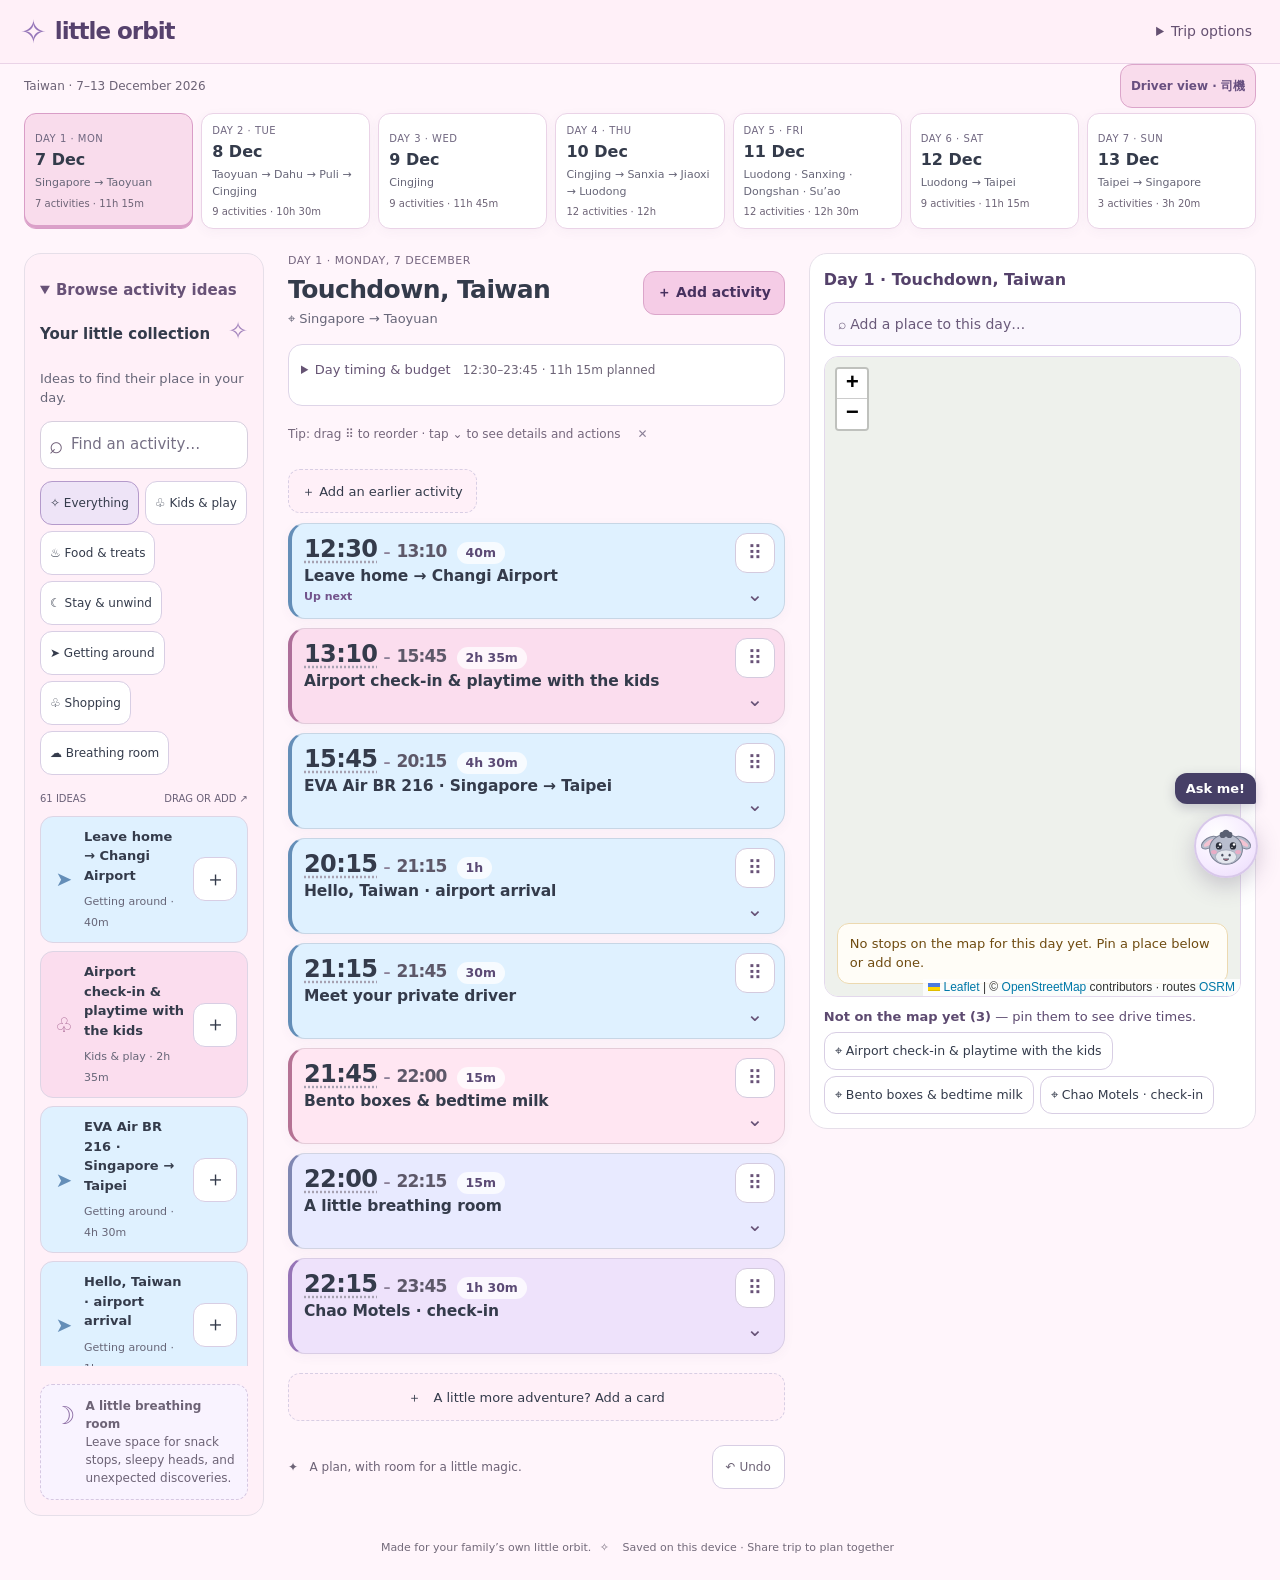
==== commit 905db8af: "Add gentle sound effects, and keep Orbit reachable above messages Synthesised sounds (no audio files" ====
--- a/index.html
+++ b/index.html
@@ -1,7 +1,7 @@
 <!doctype html><html lang="en"><head><meta charset="utf-8"><meta name="viewport" content="width=device-width,initial-scale=1,viewport-fit=cover,interactive-widget=resizes-content"><title>Little Orbit · Taiwan together</title><link rel="stylesheet" href="vendor/leaflet/leaflet.css"><link rel="stylesheet" href="style.css"></head><body>
-<div class="sky" aria-hidden="true"></div><header><a class="brand" href="./"><span class="brand-icon">✧</span> little orbit<span class="brand-caption">BIG MEMORIES. LITTLE MOMENTS.</span></a><details class="trip-options"><summary>Trip options</summary><div class="header-right"><span class="save-status" id="saveStatus">● Saved on this device</span><button id="share" class="primary">♡ Share trip</button><button id="export">↗ Export trip</button><button id="import">Import</button><input type="file" id="file" accept="application/json" hidden><span class="avatar">A<span>♥</span></span></div></details></header>
+<div class="sky" aria-hidden="true"></div><header><a class="brand" href="./"><span class="brand-icon">✧</span> little orbit<span class="brand-caption">BIG MEMORIES. LITTLE MOMENTS.</span></a><details class="trip-options"><summary>Trip options</summary><div class="header-right"><span class="save-status" id="saveStatus">● Saved on this device</span><button id="share" class="primary">♡ Share trip</button><button id="export">↗ Export trip</button><button id="import">Import</button><button id="soundToggle" type="button" aria-pressed="true">🔊 Sounds on</button><input type="file" id="file" accept="application/json" hidden><span class="avatar">A<span>♥</span></span></div></details></header>
 <main><div class="trip-caption-row"><p class="trip-caption">Taiwan · 7–13 December 2026</p><a id="driverView" class="driver-view-link" href="driver.html" target="_blank" rel="noopener">Driver view · 司機</a></div><section class="intro"><div><div class="eyebrow">OUR NEXT LITTLE ADVENTURE <span>✦</span></div><h1>Taiwan, <em>together.</em></h1><p>Seven days of tiny discoveries & big family memories.</p><div class="trip-tags"><span>◷ &nbsp; 7 – 13 December 2026</span><span>♧ &nbsp; Family trip · 2 little explorers</span><span>☾ &nbsp; Taiwan · UTC+8</span></div></div><div class="moon-art" aria-hidden="true"><span class="orbit o1"></span><span class="orbit o2"></span><span class="moon">☾</span><span class="spark s1">✧</span><span class="spark s2">✦</span><small>let’s make room for wonder</small></div></section>
 <div class="how-to"><span>✦ Your trip, your pace</span><p>Pick a day. Add an idea. Tap <b>Edit</b> to choose its date and time — use Earlier / Later to reorder, or Move to choose another day.</p><button id="jumpLibrary">Browse ideas ↓</button></div><section id="collaborationPanel" class="collaboration-panel" hidden><span id="collaborationStatus" role="status"></span><div id="conflictActions" hidden><button id="backupDraft">Export my unsynced edits</button><button id="loadLatest">Load latest shared plan</button></div></section><nav id="days" class="days" aria-label="Trip days"></nav>
 <div class="workspace"><aside><details id="ideaCollection" open><summary>Browse activity ideas</summary><div class="aside-heading"><h2>Your little collection</h2><span>✧</span></div><p class="muted">Ideas to find their place in your day.</p><label class="search"><span>⌕</span><input id="search" placeholder="Find an activity…" aria-label="Find an activity"></label><div class="filters" id="filters"></div><div class="library-heading"><span id="libraryCount"></span><span>DRAG OR ADD ↗</span></div><div id="library" class="library"></div><div class="tip"><span>☽</span><p><b>A little breathing room</b><br>Leave space for snack stops, sleepy heads, and unexpected discoveries.</p></div></details></aside>
 <section class="planner" id="planner"><div class="day-heading"><div><div class="eyebrow" id="dayDate"></div><h2 id="dayTitle"></h2><p id="dayRegion" class="muted"></p></div><button class="primary" id="new">＋ Add activity</button></div><details class="day-budget" id="dayBudget" open><summary class="budget-toggle">Day timing &amp; budget <span id="budgetSummary"></span></summary><div class="budget-top"><span>◷ &nbsp; Your day, at a glance</span><strong id="remaining"></strong></div><div class="budget-bar" id="budgetBar"></div><div class="budget-bottom"><label>Day starts <input type="time" id="start"></label><label>Wrap up by <input type="time" id="end"></label><span id="planned"></span><button id="fit">Make it fit ✧</button></div><div class="time-preferences"><span>All activity times: UTC+8 · 24-hour clock</span><label><input type="checkbox" id="fadePast" checked> Fade cards after their finish time</label></div></details><section id="livePlan" class="live-plan" aria-label="What to do next"><div><p id="tripClock" class="trip-clock"></p><h3 id="liveHeading"></h3><p id="liveDetail"></p></div><button type="button" id="jumpCurrent">Show activity ↓</button></section><div id="scheduleUpdate" class="schedule-update" role="status" hidden></div><p class="drag-guide" id="dragGuide">Tip: drag ⠿ to reorder · tap ⌄ to see details and actions <button type="button" id="dragGuideClose" aria-label="Hide this tip">✕</button></p><div id="timeline"></div><button class="add-bottom" id="addBottom">＋ &nbsp; A little more adventure? Add a card</button><div class="day-footer"><span>✦ &nbsp; A plan, with room for a little magic.</span><button id="undo">↶ Undo</button></div></section><section id="mapPanel" class="map-panel" aria-labelledby="mapTitle"><div class="map-head"><h2 id="mapTitle">Map</h2><button type="button" id="mapClose" class="map-close" aria-label="Close map">✕</button></div><div class="map-tools"><button type="button" id="mapAdd" class="map-add">⌕ Add a place to this day…</button><button type="button" id="mapOptimise" class="orbit-button" hidden>✦ Optimise route</button></div><div id="mapSuggestion" class="map-suggestion" role="status" hidden></div><div class="map-frame"><div id="map" class="map" aria-label="Map of this day’s stops"></div><p id="mapEmpty" class="map-empty">No stops on the map for this day yet. Pin a place below or add one.</p></div><div id="mapUnpinned" class="map-unpinned"></div></section><button type="button" id="mapToggle" class="map-toggle" aria-controls="mapPanel" aria-expanded="false">🗺 Map</button></div><footer>Made for your family’s own little orbit. <span>✧</span> <span id="storageMode">Saved on this device · Share trip to plan together</span></footer></main>
-<dialog id="editor" aria-labelledby="editorTitle"><form id="form" novalidate><div class="dialog-content"><p id="activityError" class="form-error" role="alert" hidden></p><div class="modal-heading"><h2 id="editorTitle">Add an activity</h2><button type="button" id="cancel" aria-label="Close">✕</button></div><section id="placeFields" class="form-step place-step" aria-labelledby="placeHeading"><div class="step-head"><h3 id="placeHeading"><span class="step-number" aria-hidden="true">1</span>Where to?</h3><label class="area-pick"><span class="sr-only">Search area</span><select id="placeCountry"><option value="tw">Taiwan</option><option value="sg">Singapore</option><option value="">Anywhere</option></select></label></div><p id="orbitStatus" class="orbit-status" hidden><span><strong>✦ Orbit is off here.</strong> Turn it on to have places researched and filled in for you.</span><button type="button" id="orbitTurnOn">Turn on Orbit</button></p><div id="placeFinder" class="place-finder"><div class="combo"><span class="combo-icon" aria-hidden="true">⌕</span><input id="placeQuery" type="search" maxlength="200" autocomplete="off" enterkeyhint="search" role="combobox" aria-autocomplete="list" aria-expanded="false" aria-controls="placeResults" aria-label="Search for a place" placeholder="Search a place, e.g. Taipei Zoo or 飛牛牧場"><span class="combo-spinner" aria-hidden="true"></span></div><div id="placeResults" class="place-results" role="listbox" aria-label="Place suggestions" hidden></div><p id="placeMessage" class="field-help place-message" role="status" aria-live="polite"></p><details id="placeManual" class="place-manual"><summary>Can’t find it? Enter the details yourself</summary><p id="manualPlaceMessage" class="form-error" role="status"></p><label>Place name<input id="manualPlaceName" maxlength="200"></label><label>Address<input id="manualPlaceAddress" maxlength="500" placeholder="Street, building, city"></label><label>Short description<textarea id="manualPlaceDescription" maxlength="1000" rows="2"></textarea></label><label>Booking or venue link (optional)<input id="manualPlaceBooking" maxlength="2000" type="url" placeholder="https://…"></label><button type="button" id="useManualPlace">Use this place</button></details><p class="field-help map-credit">Search by Google Maps · routes by <a href="https://project-osrm.org/" target="_blank" rel="noopener noreferrer">OSRM</a> · map © <a href="https://www.openstreetmap.org/copyright" target="_blank" rel="noopener noreferrer">OpenStreetMap</a></p></div><div id="placeSelected"></div></section><section class="form-step" aria-labelledby="whenHeading"><div class="step-head"><h3 id="whenHeading"><span class="step-number" aria-hidden="true">2</span>What &amp; when</h3></div><p id="orbitFilled" class="orbit-filled" role="status" hidden></p><label class="field">Activity name<input required maxlength="150" id="title" autocomplete="off" placeholder="e.g. Leave home for the airport"></label><div class="form-row"><label>Which day?<select id="activityDay"></select></label><label>Starts at<input id="activityStart" type="time" required><span id="inputTimePreview" class="field-help"></span></label></div><fieldset class="duration-field"><legend>How long?</legend><div class="duration-stepper"><button type="button" id="durationLess" aria-label="15 minutes shorter">−15</button><label class="duration-input"><span class="sr-only">Duration in minutes</span><input id="duration" type="number" inputmode="numeric" min="1" max="1440" step="1" required aria-describedby="durationWords"><span>minutes</span></label><button type="button" id="durationMore" aria-label="15 minutes longer">+15</button></div><div id="durationPresets" class="duration-presets" aria-label="Quick duration choices"><button type="button" data-duration-preset="15">15 min</button><button type="button" data-duration-preset="30">30 min</button><button type="button" data-duration-preset="40">40 min</button><button type="button" data-duration-preset="60">1 hour</button><button type="button" data-duration-preset="90">1½ hours</button></div><p id="durationWords" class="field-help" aria-live="polite"></p></fieldset></section><section class="form-step fit-step" aria-labelledby="fitHeading"><div class="step-head"><h3 id="fitHeading"><span class="step-number" aria-hidden="true">3</span>Does it fit your day?</h3></div><p id="scheduleHint" class="schedule-hint" aria-live="polite"></p><div id="scheduleActions"></div><div id="journey" class="journey" aria-live="polite"></div><div id="orbitAdvice" class="orbit-advice" aria-live="polite"></div><div id="nextActivity" class="next-preview" aria-live="polite"></div></section><details id="activityExtras" class="extra-fields"><summary>Description &amp; more <span>Optional</span></summary><label>Description<textarea id="notes" rows="3" placeholder="Write your own plans, meeting point, or reminders…"></textarea></label><label>Chinese name for driver (optional)<input id="driverTitle" maxlength="150" placeholder="例如：飯店接送至桃園機場"></label><label>Chinese driver notes (optional)<textarea id="driverNotes" rows="3" placeholder="集合地點、地址或接送提醒"></textarea><p class="field-help">The chosen place’s Chinese name, address, opening hours and ticket notes already show in Driver view automatically. Driver view includes Traditional Chinese for the original itinerary. Add Chinese here for your custom plans; otherwise the driver sees your original wording marked as untranslated.</p><label>Activity type<select id="category"></select></label><label>Place before another activity<select id="placeBefore"></select><span class="field-help">A shortcut to fill its start time and shift it later.</span></label><label class="checkbox"><input type="checkbox" id="optional"> Optional / backup idea</label></details></div><div class="dialog-actions"><button type="button" id="activityCancel">Cancel</button><button id="saveActivity" class="primary" type="submit">Add activity ✦</button></div><div id="orbitLoading" class="orbit-loading" hidden><div class="orbit-loading-card" role="status" aria-live="polite"><div class="orbit-spinner" aria-hidden="true"><span></span></div><strong id="orbitLoadingTitle">Orbit is on it…</strong><ol id="orbitSteps" class="orbit-steps"></ol><button type="button" id="orbitSkip">Skip — I’ll fill it in myself</button></div></div></form></dialog><dialog id="branchEditor"><form id="branchForm" novalidate><div class="dialog-content"><p id="branchError" class="form-error" role="alert" hidden></p><div class="modal-heading"><h2 id="branchEditorTitle">A little detail to remember</h2><button type="button" id="branchCancel" aria-label="Close branch editor">✕</button></div><p id="branchParent" class="muted"></p><label>Branch type<select id="branchType"><option value="booking">Booking / reservation</option><option value="bring">Things to bring</option><option value="prepare">Things to prepare</option><option value="note">Special note</option></select></label><label>Title<input id="branchTitle" required maxlength="150" placeholder="e.g. Reserve tickets for the farm"></label><label>Details<textarea id="branchNotes" rows="4" placeholder="Booking reference, packing list, or anything to remember…"></textarea></label><label>Link (optional)<input id="branchUrl" type="url" placeholder="https://…"></label><label class="checkbox"><input type="checkbox" id="branchDone"> <span id="branchDoneLabel">Booked / confirmed</span></label></div><div class="dialog-actions"><button type="button" id="branchBack">Cancel</button><button class="primary" type="submit">Save branch ✦</button></div></form></dialog><dialog id="moveEditor" aria-labelledby="moveTitle"><form id="moveForm" novalidate><div class="dialog-content"><div class="modal-heading"><h2 id="moveTitle">Move activity</h2><button type="button" id="moveClose" aria-label="Close move editor">✕</button></div><p id="moveCardName" class="muted"></p><p id="moveError" class="form-error" role="alert" hidden></p><label>Which day?<select id="moveDay"></select></label><label>Where in the day?<select id="movePosition"></select></label><p id="movePreview" class="schedule-hint" aria-live="polite"></p><p class="muted">The card keeps its description and reminders. Later activity times adjust to the new order.</p></div><div class="dialog-actions"><button type="button" id="moveCancel">Cancel</button><button class="primary" type="submit" id="confirmMove">Move activity</button></div></form></dialog><dialog id="shareEditor"><div class="modal-heading"><h2>Plan together, wherever you are</h2><button id="shareClose" aria-label="Close sharing">✕</button></div><p class="muted">Anyone with your private trip link can view and edit this itinerary. Share it only with people you trust. Edits start saving after 0.35 seconds; other visible pages check every 3 seconds. Both people must use this same link. Updates wait while you edit or drag. If two people save different changes together, the first save wins and the other person can export their draft before loading the latest plan. Offline edits stay on the device until they can sync.</p><p id="shareStatus" role="status" aria-live="polite"></p><button class="primary" id="createShare">Create shared trip</button><div id="shareLinkArea" hidden><label>Private edit link<input id="shareLink" readonly aria-label="Private edit link"></label><button class="primary" id="copyShare">Copy link for your wife</button><p class="muted">Open this link once on each device. After that, this device reopens the shared trip automatically, with Orbit on, even from the plain site address. Keep an exported backup of important plans.</p><button type="button" id="forgetShare">Stop opening it automatically on this device</button></div></dialog><div class="toast" id="toast" role="status" aria-live="polite" aria-atomic="true"></div><nav class="mobile-actions" aria-label="Quick trip actions"><p id="mobileSaveStatus" role="status">Loading itinerary…</p><div><button id="mobileNow" type="button">◷ Now / next</button><button id="mobileAdd" class="primary" type="button">＋ Add activity</button><button id="mobileUndo" type="button">↶ Undo</button></div></nav><script src="problems.js"></script><script src="place-core.js"></script><script src="places.js"></script><script src="app.js"></script><script src="collaboration.js"></script><script src="vendor/leaflet/leaflet.js"></script><script src="map.js"></script><script src="orbit-chat.js"></script></body></html>
+<dialog id="editor" aria-labelledby="editorTitle"><form id="form" novalidate><div class="dialog-content"><p id="activityError" class="form-error" role="alert" hidden></p><div class="modal-heading"><h2 id="editorTitle">Add an activity</h2><button type="button" id="cancel" aria-label="Close">✕</button></div><section id="placeFields" class="form-step place-step" aria-labelledby="placeHeading"><div class="step-head"><h3 id="placeHeading"><span class="step-number" aria-hidden="true">1</span>Where to?</h3><label class="area-pick"><span class="sr-only">Search area</span><select id="placeCountry"><option value="tw">Taiwan</option><option value="sg">Singapore</option><option value="">Anywhere</option></select></label></div><p id="orbitStatus" class="orbit-status" hidden><span><strong>✦ Orbit is off here.</strong> Turn it on to have places researched and filled in for you.</span><button type="button" id="orbitTurnOn">Turn on Orbit</button></p><div id="placeFinder" class="place-finder"><div class="combo"><span class="combo-icon" aria-hidden="true">⌕</span><input id="placeQuery" type="search" maxlength="200" autocomplete="off" enterkeyhint="search" role="combobox" aria-autocomplete="list" aria-expanded="false" aria-controls="placeResults" aria-label="Search for a place" placeholder="Search a place, e.g. Taipei Zoo or 飛牛牧場"><span class="combo-spinner" aria-hidden="true"></span></div><div id="placeResults" class="place-results" role="listbox" aria-label="Place suggestions" hidden></div><p id="placeMessage" class="field-help place-message" role="status" aria-live="polite"></p><details id="placeManual" class="place-manual"><summary>Can’t find it? Enter the details yourself</summary><p id="manualPlaceMessage" class="form-error" role="status"></p><label>Place name<input id="manualPlaceName" maxlength="200"></label><label>Address<input id="manualPlaceAddress" maxlength="500" placeholder="Street, building, city"></label><label>Short description<textarea id="manualPlaceDescription" maxlength="1000" rows="2"></textarea></label><label>Booking or venue link (optional)<input id="manualPlaceBooking" maxlength="2000" type="url" placeholder="https://…"></label><button type="button" id="useManualPlace">Use this place</button></details><p class="field-help map-credit">Search by Google Maps · routes by <a href="https://project-osrm.org/" target="_blank" rel="noopener noreferrer">OSRM</a> · map © <a href="https://www.openstreetmap.org/copyright" target="_blank" rel="noopener noreferrer">OpenStreetMap</a></p></div><div id="placeSelected"></div></section><section class="form-step" aria-labelledby="whenHeading"><div class="step-head"><h3 id="whenHeading"><span class="step-number" aria-hidden="true">2</span>What &amp; when</h3></div><p id="orbitFilled" class="orbit-filled" role="status" hidden></p><label class="field">Activity name<input required maxlength="150" id="title" autocomplete="off" placeholder="e.g. Leave home for the airport"></label><div class="form-row"><label>Which day?<select id="activityDay"></select></label><label>Starts at<input id="activityStart" type="time" required><span id="inputTimePreview" class="field-help"></span></label></div><fieldset class="duration-field"><legend>How long?</legend><div class="duration-stepper"><button type="button" id="durationLess" aria-label="15 minutes shorter">−15</button><label class="duration-input"><span class="sr-only">Duration in minutes</span><input id="duration" type="number" inputmode="numeric" min="1" max="1440" step="1" required aria-describedby="durationWords"><span>minutes</span></label><button type="button" id="durationMore" aria-label="15 minutes longer">+15</button></div><div id="durationPresets" class="duration-presets" aria-label="Quick duration choices"><button type="button" data-duration-preset="15">15 min</button><button type="button" data-duration-preset="30">30 min</button><button type="button" data-duration-preset="40">40 min</button><button type="button" data-duration-preset="60">1 hour</button><button type="button" data-duration-preset="90">1½ hours</button></div><p id="durationWords" class="field-help" aria-live="polite"></p></fieldset></section><section class="form-step fit-step" aria-labelledby="fitHeading"><div class="step-head"><h3 id="fitHeading"><span class="step-number" aria-hidden="true">3</span>Does it fit your day?</h3></div><p id="scheduleHint" class="schedule-hint" aria-live="polite"></p><div id="scheduleActions"></div><div id="journey" class="journey" aria-live="polite"></div><div id="orbitAdvice" class="orbit-advice" aria-live="polite"></div><div id="nextActivity" class="next-preview" aria-live="polite"></div></section><details id="activityExtras" class="extra-fields"><summary>Description &amp; more <span>Optional</span></summary><label>Description<textarea id="notes" rows="3" placeholder="Write your own plans, meeting point, or reminders…"></textarea></label><label>Chinese name for driver (optional)<input id="driverTitle" maxlength="150" placeholder="例如：飯店接送至桃園機場"></label><label>Chinese driver notes (optional)<textarea id="driverNotes" rows="3" placeholder="集合地點、地址或接送提醒"></textarea><p class="field-help">The chosen place’s Chinese name, address, opening hours and ticket notes already show in Driver view automatically. Driver view includes Traditional Chinese for the original itinerary. Add Chinese here for your custom plans; otherwise the driver sees your original wording marked as untranslated.</p><label>Activity type<select id="category"></select></label><label>Place before another activity<select id="placeBefore"></select><span class="field-help">A shortcut to fill its start time and shift it later.</span></label><label class="checkbox"><input type="checkbox" id="optional"> Optional / backup idea</label></details></div><div class="dialog-actions"><button type="button" id="activityCancel">Cancel</button><button id="saveActivity" class="primary" type="submit">Add activity ✦</button></div><div id="orbitLoading" class="orbit-loading" hidden><div class="orbit-loading-card" role="status" aria-live="polite"><div class="orbit-spinner" aria-hidden="true"><span></span></div><strong id="orbitLoadingTitle">Orbit is on it…</strong><ol id="orbitSteps" class="orbit-steps"></ol><button type="button" id="orbitSkip">Skip — I’ll fill it in myself</button></div></div></form></dialog><dialog id="branchEditor"><form id="branchForm" novalidate><div class="dialog-content"><p id="branchError" class="form-error" role="alert" hidden></p><div class="modal-heading"><h2 id="branchEditorTitle">A little detail to remember</h2><button type="button" id="branchCancel" aria-label="Close branch editor">✕</button></div><p id="branchParent" class="muted"></p><label>Branch type<select id="branchType"><option value="booking">Booking / reservation</option><option value="bring">Things to bring</option><option value="prepare">Things to prepare</option><option value="note">Special note</option></select></label><label>Title<input id="branchTitle" required maxlength="150" placeholder="e.g. Reserve tickets for the farm"></label><label>Details<textarea id="branchNotes" rows="4" placeholder="Booking reference, packing list, or anything to remember…"></textarea></label><label>Link (optional)<input id="branchUrl" type="url" placeholder="https://…"></label><label class="checkbox"><input type="checkbox" id="branchDone"> <span id="branchDoneLabel">Booked / confirmed</span></label></div><div class="dialog-actions"><button type="button" id="branchBack">Cancel</button><button class="primary" type="submit">Save branch ✦</button></div></form></dialog><dialog id="moveEditor" aria-labelledby="moveTitle"><form id="moveForm" novalidate><div class="dialog-content"><div class="modal-heading"><h2 id="moveTitle">Move activity</h2><button type="button" id="moveClose" aria-label="Close move editor">✕</button></div><p id="moveCardName" class="muted"></p><p id="moveError" class="form-error" role="alert" hidden></p><label>Which day?<select id="moveDay"></select></label><label>Where in the day?<select id="movePosition"></select></label><p id="movePreview" class="schedule-hint" aria-live="polite"></p><p class="muted">The card keeps its description and reminders. Later activity times adjust to the new order.</p></div><div class="dialog-actions"><button type="button" id="moveCancel">Cancel</button><button class="primary" type="submit" id="confirmMove">Move activity</button></div></form></dialog><dialog id="shareEditor"><div class="modal-heading"><h2>Plan together, wherever you are</h2><button id="shareClose" aria-label="Close sharing">✕</button></div><p class="muted">Anyone with your private trip link can view and edit this itinerary. Share it only with people you trust. Edits start saving after 0.35 seconds; other visible pages check every 3 seconds. Both people must use this same link. Updates wait while you edit or drag. If two people save different changes together, the first save wins and the other person can export their draft before loading the latest plan. Offline edits stay on the device until they can sync.</p><p id="shareStatus" role="status" aria-live="polite"></p><button class="primary" id="createShare">Create shared trip</button><div id="shareLinkArea" hidden><label>Private edit link<input id="shareLink" readonly aria-label="Private edit link"></label><button class="primary" id="copyShare">Copy link for your wife</button><p class="muted">Open this link once on each device. After that, this device reopens the shared trip automatically, with Orbit on, even from the plain site address. Keep an exported backup of important plans.</p><button type="button" id="forgetShare">Stop opening it automatically on this device</button></div></dialog><div class="toast" id="toast" role="status" aria-live="polite" aria-atomic="true"></div><nav class="mobile-actions" aria-label="Quick trip actions"><p id="mobileSaveStatus" role="status">Loading itinerary…</p><div><button id="mobileNow" type="button">◷ Now / next</button><button id="mobileAdd" class="primary" type="button">＋ Add activity</button><button id="mobileUndo" type="button">↶ Undo</button></div></nav><script src="problems.js"></script><script src="sounds.js"></script><script src="place-core.js"></script><script src="places.js"></script><script src="app.js"></script><script src="collaboration.js"></script><script src="vendor/leaflet/leaflet.js"></script><script src="map.js"></script><script src="orbit-chat.js"></script></body></html>
--- a/style.css
+++ b/style.css
@@ -178,16 +178,15 @@
 .place-rating{margin:0 0 6px;font-weight:600;color:#3d342a}.place-rating>span:first-child{color:#e0a000}.place-rating span:last-child{font-weight:500;color:#6b6257}
 .place-attribution{margin:6px 0 0;font-size:11px;color:#6b6257}
 .place-hours{white-space:pre-line}
-/* Orbit chat: floating robot Spitz and its chat panel. */
+/* Orbit chat: floating chibi donkey and its chat panel. */
 .orbit-pal{position:fixed;right:22px;bottom:22px;z-index:19;width:64px;height:64px;min-height:0;padding:4px;border-radius:50%;border:2px solid #d8c8ea;background:radial-gradient(circle at 35% 30%,#fff 0,#f6ecff 55%,#ead9fb 100%);box-shadow:0 8px 22px #54426c40;animation:orbit-float 3.2s ease-in-out infinite}
 .orbit-pal:hover{border-color:#b9a0d6}.orbit-pal:focus-visible{outline:3px solid #9b7fc2;outline-offset:3px}
-.orbit-pal .orbit-dog{width:100%;height:100%;display:block}
+.orbit-pal .orbit-mascot{width:100%;height:100%;display:block}
 .orbit-pal-hint{position:absolute;right:70px;bottom:18px;white-space:nowrap;background:#463f66;color:#fff;font-size:13px;font-weight:700;padding:6px 11px;border-radius:12px 12px 2px 12px;box-shadow:0 4px 12px #463f6640}
-.dog-antenna circle{animation:orbit-glow 1.8s ease-in-out infinite}.dog-eyes{animation:orbit-blink 5s infinite;transform-origin:32px 33px}
+.mascot-eyes{animation:orbit-blink 5s infinite;transform-origin:32px 31.5px}
 @keyframes orbit-float{0%,100%{transform:translateY(0)}50%{transform:translateY(-6px)}}
-@keyframes orbit-glow{0%,100%{fill:#ff8fc8}50%{fill:#ffd1e8}}
 @keyframes orbit-blink{0%,92%,100%{transform:scaleY(1)}95%{transform:scaleY(.15)}}
-@media(prefers-reduced-motion:reduce){.orbit-pal,.dog-antenna circle,.dog-eyes,.orbit-dots i{animation:none}}
+@media(prefers-reduced-motion:reduce){.orbit-pal,.mascot-eyes,.orbit-dots i{animation:none}}
 body.orbit-chat-open .orbit-pal{animation:none;transform:scale(.92)}
 .orbit-chat{position:fixed;right:22px;bottom:96px;z-index:46;width:min(400px,calc(100vw - 24px));height:min(620px,calc(100vh - 130px));display:flex;flex-direction:column;background:#fffafd;border:1px solid #dccbea;border-radius:22px;box-shadow:0 18px 48px #46385e40;overflow:hidden}
 .orbit-chat[hidden]{display:none}
@@ -257,7 +256,7 @@
 .drag-guide button{min-height:32px;min-width:32px;padding:2px 6px;border:0;background:none;color:#8a7f96}
 .orbit-status{font-size:13px}
 @media(max-width:740px){.activity{padding:9px 54px 9px 11px}}
-/* Orbit's "Ask me" bubble sits above the dog so it never covers the Map button. */
+/* Orbit's "Ask me" bubble sits above Orbit so it never covers the Map button. */
 .orbit-pal-hint{right:0;bottom:72px;border-radius:12px 12px 2px 12px}
 @media(max-width:740px){.orbit-pal-hint{right:0;bottom:64px}}
 /* Problems: what happened, why, and what to do. */
@@ -267,3 +266,6 @@
 .orbit-failed{background:none;border:0;padding:0;max-width:92%}
 .place-message .problem,.combo-note .problem{margin-top:4px}
 .orbit-card.orbit-error{padding:0;border:0;background:none}
+
+.orbit-pal{transition:translate .18s ease-out}
+@media(prefers-reduced-motion:reduce){.orbit-pal{transition:none}}
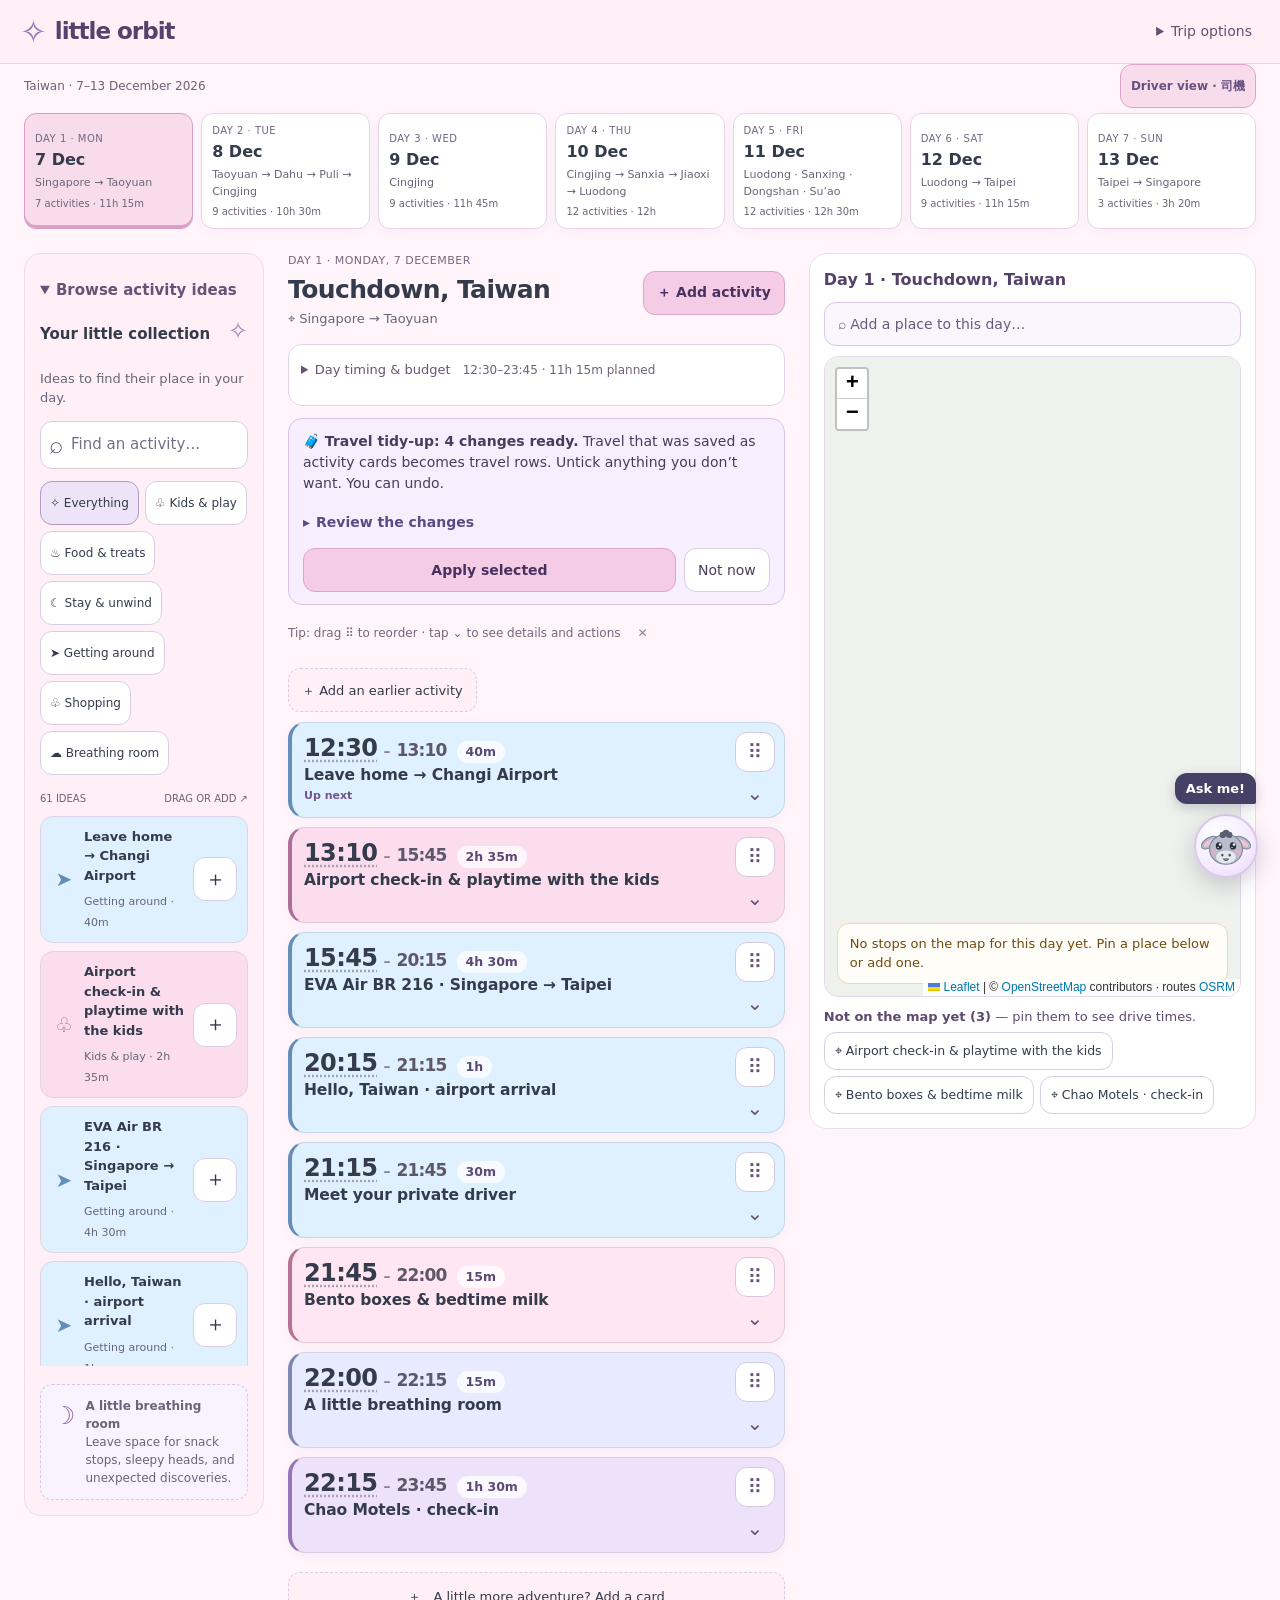
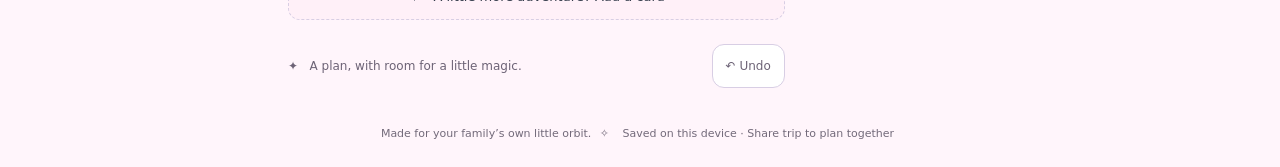
==== commit 37d418db: "Add a travel tidy-up for the current plan, with walk and flight travel rows A one-off banner lists t" ====
--- a/index.html
+++ b/index.html
@@ -3,5 +3,5 @@
 <main><div class="trip-caption-row"><p class="trip-caption">Taiwan · 7–13 December 2026</p><a id="driverView" class="driver-view-link" href="driver.html" target="_blank" rel="noopener">Driver view · 司機</a></div><section class="intro"><div><div class="eyebrow">OUR NEXT LITTLE ADVENTURE <span>✦</span></div><h1>Taiwan, <em>together.</em></h1><p>Seven days of tiny discoveries & big family memories.</p><div class="trip-tags"><span>◷ &nbsp; 7 – 13 December 2026</span><span>♧ &nbsp; Family trip · 2 little explorers</span><span>☾ &nbsp; Taiwan · UTC+8</span></div></div><div class="moon-art" aria-hidden="true"><span class="orbit o1"></span><span class="orbit o2"></span><span class="moon">☾</span><span class="spark s1">✧</span><span class="spark s2">✦</span><small>let’s make room for wonder</small></div></section>
 <div class="how-to"><span>✦ Your trip, your pace</span><p>Pick a day. Add an idea. Tap <b>Edit</b> to choose its date and time — use Earlier / Later to reorder, or Move to choose another day.</p><button id="jumpLibrary">Browse ideas ↓</button></div><section id="collaborationPanel" class="collaboration-panel" hidden><span id="collaborationStatus" role="status"></span><div id="conflictActions" hidden><button id="backupDraft">Export my unsynced edits</button><button id="loadLatest">Load latest shared plan</button></div></section><nav id="days" class="days" aria-label="Trip days"></nav>
 <div class="workspace"><aside><details id="ideaCollection" open><summary>Browse activity ideas</summary><div class="aside-heading"><h2>Your little collection</h2><span>✧</span></div><p class="muted">Ideas to find their place in your day.</p><label class="search"><span>⌕</span><input id="search" placeholder="Find an activity…" aria-label="Find an activity"></label><div class="filters" id="filters"></div><div class="library-heading"><span id="libraryCount"></span><span>DRAG OR ADD ↗</span></div><div id="library" class="library"></div><div class="tip"><span>☽</span><p><b>A little breathing room</b><br>Leave space for snack stops, sleepy heads, and unexpected discoveries.</p></div></details></aside>
-<section class="planner" id="planner"><div class="day-heading"><div><div class="eyebrow" id="dayDate"></div><h2 id="dayTitle"></h2><p id="dayRegion" class="muted"></p></div><button class="primary" id="new">＋ Add activity</button></div><details class="day-budget" id="dayBudget" open><summary class="budget-toggle">Day timing &amp; budget <span id="budgetSummary"></span></summary><div class="budget-top"><span>◷ &nbsp; Your day, at a glance</span><strong id="remaining"></strong></div><div class="budget-bar" id="budgetBar"></div><div class="budget-bottom"><label>Day starts <input type="time" id="start"></label><label>Wrap up by <input type="time" id="end"></label><span id="planned"></span><button id="fit">Make it fit ✧</button></div><div class="time-preferences"><span>All activity times: UTC+8 · 24-hour clock</span><label><input type="checkbox" id="fadePast" checked> Fade cards after their finish time</label></div></details><section id="livePlan" class="live-plan" aria-label="What to do next"><div><p id="tripClock" class="trip-clock"></p><h3 id="liveHeading"></h3><p id="liveDetail"></p></div><button type="button" id="jumpCurrent">Show activity ↓</button></section><div id="scheduleUpdate" class="schedule-update" role="status" hidden></div><p class="drag-guide" id="dragGuide">Tip: drag ⠿ to reorder · tap ⌄ to see details and actions <button type="button" id="dragGuideClose" aria-label="Hide this tip">✕</button></p><div id="timeline"></div><button class="add-bottom" id="addBottom">＋ &nbsp; A little more adventure? Add a card</button><div class="day-footer"><span>✦ &nbsp; A plan, with room for a little magic.</span><button id="undo">↶ Undo</button></div></section><section id="mapPanel" class="map-panel" aria-labelledby="mapTitle"><div class="map-head"><h2 id="mapTitle">Map</h2><button type="button" id="mapClose" class="map-close" aria-label="Close map">✕</button></div><div class="map-tools"><button type="button" id="mapAdd" class="map-add">⌕ Add a place to this day…</button><button type="button" id="mapOptimise" class="orbit-button" hidden>✦ Optimise route</button></div><div id="mapSuggestion" class="map-suggestion" role="status" hidden></div><div class="map-frame"><div id="map" class="map" aria-label="Map of this day’s stops"></div><p id="mapEmpty" class="map-empty">No stops on the map for this day yet. Pin a place below or add one.</p></div><div id="mapUnpinned" class="map-unpinned"></div></section><button type="button" id="mapToggle" class="map-toggle" aria-controls="mapPanel" aria-expanded="false">🗺 Map</button></div><footer>Made for your family’s own little orbit. <span>✧</span> <span id="storageMode">Saved on this device · Share trip to plan together</span></footer></main>
-<dialog id="editor" aria-labelledby="editorTitle"><form id="form" novalidate><div class="dialog-content"><p id="activityError" class="form-error" role="alert" hidden></p><div class="modal-heading"><h2 id="editorTitle">Add an activity</h2><button type="button" id="cancel" aria-label="Close">✕</button></div><section id="placeFields" class="form-step place-step" aria-labelledby="placeHeading"><div class="step-head"><h3 id="placeHeading"><span class="step-number" aria-hidden="true">1</span>Where to?</h3><label class="area-pick"><span class="sr-only">Search area</span><select id="placeCountry"><option value="tw">Taiwan</option><option value="sg">Singapore</option><option value="">Anywhere</option></select></label></div><p id="orbitStatus" class="orbit-status" hidden><span><strong>✦ Orbit is off here.</strong> Turn it on to have places researched and filled in for you.</span><button type="button" id="orbitTurnOn">Turn on Orbit</button></p><div id="placeFinder" class="place-finder"><div class="combo"><span class="combo-icon" aria-hidden="true">⌕</span><input id="placeQuery" type="search" maxlength="200" autocomplete="off" enterkeyhint="search" role="combobox" aria-autocomplete="list" aria-expanded="false" aria-controls="placeResults" aria-label="Search for a place" placeholder="Search a place, e.g. Taipei Zoo or 飛牛牧場"><span class="combo-spinner" aria-hidden="true"></span></div><div id="placeResults" class="place-results" role="listbox" aria-label="Place suggestions" hidden></div><p id="placeMessage" class="field-help place-message" role="status" aria-live="polite"></p><details id="placeManual" class="place-manual"><summary>Can’t find it? Enter the details yourself</summary><p id="manualPlaceMessage" class="form-error" role="status"></p><label>Place name<input id="manualPlaceName" maxlength="200"></label><label>Address<input id="manualPlaceAddress" maxlength="500" placeholder="Street, building, city"></label><label>Short description<textarea id="manualPlaceDescription" maxlength="1000" rows="2"></textarea></label><label>Booking or venue link (optional)<input id="manualPlaceBooking" maxlength="2000" type="url" placeholder="https://…"></label><button type="button" id="useManualPlace">Use this place</button></details><p class="field-help map-credit">Search by Google Maps · routes by <a href="https://project-osrm.org/" target="_blank" rel="noopener noreferrer">OSRM</a> · map © <a href="https://www.openstreetmap.org/copyright" target="_blank" rel="noopener noreferrer">OpenStreetMap</a></p></div><div id="placeSelected"></div></section><section class="form-step" aria-labelledby="whenHeading"><div class="step-head"><h3 id="whenHeading"><span class="step-number" aria-hidden="true">2</span>What &amp; when</h3></div><p id="orbitFilled" class="orbit-filled" role="status" hidden></p><label class="field">Activity name<input required maxlength="150" id="title" autocomplete="off" placeholder="e.g. Leave home for the airport"></label><div class="form-row"><label>Which day?<select id="activityDay"></select></label><label>Starts at<input id="activityStart" type="time" required><span id="inputTimePreview" class="field-help"></span></label></div><fieldset class="duration-field"><legend>How long?</legend><div class="duration-stepper"><button type="button" id="durationLess" aria-label="15 minutes shorter">−15</button><label class="duration-input"><span class="sr-only">Duration in minutes</span><input id="duration" type="number" inputmode="numeric" min="1" max="1440" step="1" required aria-describedby="durationWords"><span>minutes</span></label><button type="button" id="durationMore" aria-label="15 minutes longer">+15</button></div><div id="durationPresets" class="duration-presets" aria-label="Quick duration choices"><button type="button" data-duration-preset="15">15 min</button><button type="button" data-duration-preset="30">30 min</button><button type="button" data-duration-preset="40">40 min</button><button type="button" data-duration-preset="60">1 hour</button><button type="button" data-duration-preset="90">1½ hours</button></div><p id="durationWords" class="field-help" aria-live="polite"></p></fieldset></section><section class="form-step fit-step" aria-labelledby="fitHeading"><div class="step-head"><h3 id="fitHeading"><span class="step-number" aria-hidden="true">3</span>Does it fit your day?</h3></div><p id="scheduleHint" class="schedule-hint" aria-live="polite"></p><div id="scheduleActions"></div><div id="journey" class="journey" aria-live="polite"></div><div id="orbitAdvice" class="orbit-advice" aria-live="polite"></div><div id="nextActivity" class="next-preview" aria-live="polite"></div></section><details id="activityExtras" class="extra-fields"><summary>Description &amp; more <span>Optional</span></summary><label>Description<textarea id="notes" rows="3" placeholder="Write your own plans, meeting point, or reminders…"></textarea></label><label>Chinese name for driver (optional)<input id="driverTitle" maxlength="150" placeholder="例如：飯店接送至桃園機場"></label><label>Chinese driver notes (optional)<textarea id="driverNotes" rows="3" placeholder="集合地點、地址或接送提醒"></textarea><p class="field-help">The chosen place’s Chinese name, address, opening hours and ticket notes already show in Driver view automatically. Driver view includes Traditional Chinese for the original itinerary. Add Chinese here for your custom plans; otherwise the driver sees your original wording marked as untranslated.</p><label>Activity type<select id="category"></select></label><label>Place before another activity<select id="placeBefore"></select><span class="field-help">A shortcut to fill its start time and shift it later.</span></label><label class="checkbox"><input type="checkbox" id="optional"> Optional / backup idea</label></details></div><div class="dialog-actions"><button type="button" id="activityCancel">Cancel</button><button id="saveActivity" class="primary" type="submit">Add activity ✦</button></div><div id="orbitLoading" class="orbit-loading" hidden><div class="orbit-loading-card" role="status" aria-live="polite"><div class="orbit-spinner" aria-hidden="true"><span></span></div><strong id="orbitLoadingTitle">Orbit is on it…</strong><ol id="orbitSteps" class="orbit-steps"></ol><button type="button" id="orbitSkip">Skip — I’ll fill it in myself</button></div></div></form></dialog><dialog id="branchEditor"><form id="branchForm" novalidate><div class="dialog-content"><p id="branchError" class="form-error" role="alert" hidden></p><div class="modal-heading"><h2 id="branchEditorTitle">A little detail to remember</h2><button type="button" id="branchCancel" aria-label="Close branch editor">✕</button></div><p id="branchParent" class="muted"></p><label>Branch type<select id="branchType"><option value="booking">Booking / reservation</option><option value="bring">Things to bring</option><option value="prepare">Things to prepare</option><option value="note">Special note</option></select></label><label>Title<input id="branchTitle" required maxlength="150" placeholder="e.g. Reserve tickets for the farm"></label><label>Details<textarea id="branchNotes" rows="4" placeholder="Booking reference, packing list, or anything to remember…"></textarea></label><label>Link (optional)<input id="branchUrl" type="url" placeholder="https://…"></label><label class="checkbox"><input type="checkbox" id="branchDone"> <span id="branchDoneLabel">Booked / confirmed</span></label></div><div class="dialog-actions"><button type="button" id="branchBack">Cancel</button><button class="primary" type="submit">Save branch ✦</button></div></form></dialog><dialog id="moveEditor" aria-labelledby="moveTitle"><form id="moveForm" novalidate><div class="dialog-content"><div class="modal-heading"><h2 id="moveTitle">Move activity</h2><button type="button" id="moveClose" aria-label="Close move editor">✕</button></div><p id="moveCardName" class="muted"></p><p id="moveError" class="form-error" role="alert" hidden></p><label>Which day?<select id="moveDay"></select></label><label>Where in the day?<select id="movePosition"></select></label><p id="movePreview" class="schedule-hint" aria-live="polite"></p><p class="muted">The card keeps its description and reminders. Later activity times adjust to the new order.</p></div><div class="dialog-actions"><button type="button" id="moveCancel">Cancel</button><button class="primary" type="submit" id="confirmMove">Move activity</button></div></form></dialog><dialog id="shareEditor"><div class="modal-heading"><h2>Plan together, wherever you are</h2><button id="shareClose" aria-label="Close sharing">✕</button></div><p class="muted">Anyone with your private trip link can view and edit this itinerary. Share it only with people you trust. Edits start saving after 0.35 seconds; other visible pages check every 3 seconds. Both people must use this same link. Updates wait while you edit or drag. If two people save different changes together, the first save wins and the other person can export their draft before loading the latest plan. Offline edits stay on the device until they can sync.</p><p id="shareStatus" role="status" aria-live="polite"></p><button class="primary" id="createShare">Create shared trip</button><div id="shareLinkArea" hidden><label>Private edit link<input id="shareLink" readonly aria-label="Private edit link"></label><button class="primary" id="copyShare">Copy link for your wife</button><p class="muted">Open this link once on each device. After that, this device reopens the shared trip automatically, with Orbit on, even from the plain site address. Keep an exported backup of important plans.</p><button type="button" id="forgetShare">Stop opening it automatically on this device</button></div></dialog><div class="toast" id="toast" role="status" aria-live="polite" aria-atomic="true"></div><nav class="mobile-actions" aria-label="Quick trip actions"><p id="mobileSaveStatus" role="status">Loading itinerary…</p><div><button id="mobileNow" type="button">◷ Now / next</button><button id="mobileAdd" class="primary" type="button">＋ Add activity</button><button id="mobileUndo" type="button">↶ Undo</button></div></nav><script src="problems.js"></script><script src="sounds.js"></script><script src="place-core.js"></script><script src="places.js"></script><script src="app.js"></script><script src="collaboration.js"></script><script src="vendor/leaflet/leaflet.js"></script><script src="map.js"></script><script src="orbit-chat.js"></script></body></html>
+<section class="planner" id="planner"><div class="day-heading"><div><div class="eyebrow" id="dayDate"></div><h2 id="dayTitle"></h2><p id="dayRegion" class="muted"></p><p id="dayDriving" class="day-driving" hidden></p></div><button class="primary" id="new">＋ Add activity</button></div><details class="day-budget" id="dayBudget" open><summary class="budget-toggle">Day timing &amp; budget <span id="budgetSummary"></span></summary><div class="budget-top"><span>◷ &nbsp; Your day, at a glance</span><strong id="remaining"></strong></div><div class="budget-bar" id="budgetBar"></div><div class="budget-bottom"><label>Day starts <input type="time" id="start"></label><label>Wrap up by <input type="time" id="end"></label><span id="planned"></span><button id="fit">Make it fit ✧</button></div><div class="time-preferences"><span>All activity times: UTC+8 · 24-hour clock</span><label><input type="checkbox" id="fadePast" checked> Fade cards after their finish time</label></div></details><section id="livePlan" class="live-plan" aria-label="What to do next"><div><p id="tripClock" class="trip-clock"></p><h3 id="liveHeading"></h3><p id="liveDetail"></p></div><button type="button" id="jumpCurrent">Show activity ↓</button></section><div id="scheduleUpdate" class="schedule-update" role="status" hidden></div><div id="travelTidy" class="schedule-update" role="status" hidden></div><p class="drag-guide" id="dragGuide">Tip: drag ⠿ to reorder · tap ⌄ to see details and actions <button type="button" id="dragGuideClose" aria-label="Hide this tip">✕</button></p><div id="timeline"></div><button class="add-bottom" id="addBottom">＋ &nbsp; A little more adventure? Add a card</button><div class="day-footer"><span>✦ &nbsp; A plan, with room for a little magic.</span><button id="undo">↶ Undo</button></div></section><section id="mapPanel" class="map-panel" aria-labelledby="mapTitle"><div class="map-head"><h2 id="mapTitle">Map</h2><button type="button" id="mapClose" class="map-close" aria-label="Close map">✕</button></div><div class="map-tools"><button type="button" id="mapAdd" class="map-add">⌕ Add a place to this day…</button><button type="button" id="mapOptimise" class="orbit-button" hidden>✦ Optimise route</button></div><div id="mapSuggestion" class="map-suggestion" role="status" hidden></div><div class="map-frame"><div id="map" class="map" aria-label="Map of this day’s stops"></div><p id="mapEmpty" class="map-empty">No stops on the map for this day yet. Pin a place below or add one.</p></div><div id="mapUnpinned" class="map-unpinned"></div></section><button type="button" id="mapToggle" class="map-toggle" aria-controls="mapPanel" aria-expanded="false">🗺 Map</button></div><footer>Made for your family’s own little orbit. <span>✧</span> <span id="storageMode">Saved on this device · Share trip to plan together</span></footer></main>
+<dialog id="editor" aria-labelledby="editorTitle"><form id="form" novalidate><div class="dialog-content"><p id="activityError" class="form-error" role="alert" hidden></p><div class="modal-heading"><h2 id="editorTitle">Add an activity</h2><button type="button" id="cancel" aria-label="Close">✕</button></div><section id="placeFields" class="form-step place-step" aria-labelledby="placeHeading"><div class="step-head"><h3 id="placeHeading"><span class="step-number" aria-hidden="true">1</span>Where to?</h3><label class="area-pick"><span class="sr-only">Search area</span><select id="placeCountry"><option value="tw">Taiwan</option><option value="sg">Singapore</option><option value="">Anywhere</option></select></label></div><p id="orbitStatus" class="orbit-status" hidden><span><strong>✦ Orbit is off here.</strong> Turn it on to have places researched and filled in for you.</span><button type="button" id="orbitTurnOn">Turn on Orbit</button></p><div id="placeFinder" class="place-finder"><div class="combo"><span class="combo-icon" aria-hidden="true">⌕</span><input id="placeQuery" type="search" maxlength="200" autocomplete="off" enterkeyhint="search" role="combobox" aria-autocomplete="list" aria-expanded="false" aria-controls="placeResults" aria-label="Search for a place" placeholder="Search a place, e.g. Taipei Zoo or 飛牛牧場"><span class="combo-spinner" aria-hidden="true"></span></div><div id="placeResults" class="place-results" role="listbox" aria-label="Place suggestions" hidden></div><p id="placeMessage" class="field-help place-message" role="status" aria-live="polite"></p><details id="placeManual" class="place-manual"><summary>Can’t find it? Enter the details yourself</summary><p id="manualPlaceMessage" class="form-error" role="status"></p><label>Place name<input id="manualPlaceName" maxlength="200"></label><label>Address<input id="manualPlaceAddress" maxlength="500" placeholder="Street, building, city"></label><label>Short description<textarea id="manualPlaceDescription" maxlength="1000" rows="2"></textarea></label><label>Booking or venue link (optional)<input id="manualPlaceBooking" maxlength="2000" type="url" placeholder="https://…"></label><button type="button" id="useManualPlace">Use this place</button></details><p class="field-help map-credit">Search by Google Maps · routes by <a href="https://project-osrm.org/" target="_blank" rel="noopener noreferrer">OSRM</a> · map © <a href="https://www.openstreetmap.org/copyright" target="_blank" rel="noopener noreferrer">OpenStreetMap</a></p></div><div id="placeSelected"></div></section><section class="form-step" aria-labelledby="whenHeading"><div class="step-head"><h3 id="whenHeading"><span class="step-number" aria-hidden="true">2</span>What &amp; when</h3></div><p id="orbitFilled" class="orbit-filled" role="status" hidden></p><label class="field">Activity name<input required maxlength="150" id="title" autocomplete="off" placeholder="e.g. Leave home for the airport"></label><div class="form-row"><label>Which day?<select id="activityDay"></select></label><label>Starts at<input id="activityStart" type="time" required><span id="inputTimePreview" class="field-help"></span></label></div><fieldset class="duration-field"><legend>How long?</legend><div class="duration-stepper"><button type="button" id="durationLess" aria-label="15 minutes shorter">−15</button><label class="duration-input"><span class="sr-only">Duration in minutes</span><input id="duration" type="number" inputmode="numeric" min="1" max="1440" step="1" required aria-describedby="durationWords"><span>minutes</span></label><button type="button" id="durationMore" aria-label="15 minutes longer">+15</button></div><div id="durationPresets" class="duration-presets" aria-label="Quick duration choices"><button type="button" data-duration-preset="15">15 min</button><button type="button" data-duration-preset="30">30 min</button><button type="button" data-duration-preset="40">40 min</button><button type="button" data-duration-preset="60">1 hour</button><button type="button" data-duration-preset="90">1½ hours</button></div><p id="durationWords" class="field-help" aria-live="polite"></p></fieldset></section><section class="form-step fit-step" aria-labelledby="fitHeading"><div class="step-head"><h3 id="fitHeading"><span class="step-number" aria-hidden="true">3</span>Does it fit your day?</h3></div><p id="scheduleHint" class="schedule-hint" aria-live="polite"></p><div id="scheduleActions"></div><div id="journey" class="journey" aria-live="polite"></div><div id="orbitAdvice" class="orbit-advice" aria-live="polite"></div><div id="nextActivity" class="next-preview" aria-live="polite"></div></section><details id="activityExtras" class="extra-fields"><summary>Description &amp; more <span>Optional</span></summary><label>Description<textarea id="notes" rows="3" placeholder="Write your own plans, meeting point, or reminders…"></textarea></label><label>Chinese name for driver (optional)<input id="driverTitle" maxlength="150" placeholder="例如：飯店接送至桃園機場"></label><label>Chinese driver notes (optional)<textarea id="driverNotes" rows="3" placeholder="集合地點、地址或接送提醒"></textarea><p class="field-help">The chosen place’s Chinese name, address, opening hours and ticket notes already show in Driver view automatically. Driver view includes Traditional Chinese for the original itinerary. Add Chinese here for your custom plans; otherwise the driver sees your original wording marked as untranslated.</p><label>Activity type<select id="category"></select></label><label>Place before another activity<select id="placeBefore"></select><span class="field-help">A shortcut to fill its start time and shift it later.</span></label><label class="checkbox"><input type="checkbox" id="optional"> Optional / backup idea</label></details></div><div class="dialog-actions"><button type="button" id="activityCancel">Cancel</button><button id="saveActivity" class="primary" type="submit">Add activity ✦</button></div><div id="orbitLoading" class="orbit-loading" hidden><div class="orbit-loading-card" role="status" aria-live="polite"><div class="orbit-spinner" aria-hidden="true"><span></span></div><strong id="orbitLoadingTitle">Orbit is on it…</strong><ol id="orbitSteps" class="orbit-steps"></ol><button type="button" id="orbitSkip">Skip — I’ll fill it in myself</button></div></div></form></dialog><dialog id="branchEditor"><form id="branchForm" novalidate><div class="dialog-content"><p id="branchError" class="form-error" role="alert" hidden></p><div class="modal-heading"><h2 id="branchEditorTitle">A little detail to remember</h2><button type="button" id="branchCancel" aria-label="Close branch editor">✕</button></div><p id="branchParent" class="muted"></p><label>Branch type<select id="branchType"><option value="booking">Booking / reservation</option><option value="bring">Things to bring</option><option value="prepare">Things to prepare</option><option value="note">Special note</option></select></label><label>Title<input id="branchTitle" required maxlength="150" placeholder="e.g. Reserve tickets for the farm"></label><label>Details<textarea id="branchNotes" rows="4" placeholder="Booking reference, packing list, or anything to remember…"></textarea></label><label>Link (optional)<input id="branchUrl" type="url" placeholder="https://…"></label><label class="checkbox"><input type="checkbox" id="branchDone"> <span id="branchDoneLabel">Booked / confirmed</span></label></div><div class="dialog-actions"><button type="button" id="branchBack">Cancel</button><button class="primary" type="submit">Save branch ✦</button></div></form></dialog><dialog id="moveEditor" aria-labelledby="moveTitle"><form id="moveForm" novalidate><div class="dialog-content"><div class="modal-heading"><h2 id="moveTitle">Move activity</h2><button type="button" id="moveClose" aria-label="Close move editor">✕</button></div><p id="moveCardName" class="muted"></p><p id="moveError" class="form-error" role="alert" hidden></p><label>Which day?<select id="moveDay"></select></label><label>Where in the day?<select id="movePosition"></select></label><p id="movePreview" class="schedule-hint" aria-live="polite"></p><p class="muted">The card keeps its description and reminders. Later activity times adjust to the new order.</p></div><div class="dialog-actions"><button type="button" id="moveCancel">Cancel</button><button class="primary" type="submit" id="confirmMove">Move activity</button></div></form></dialog><dialog id="shareEditor"><div class="modal-heading"><h2>Plan together, wherever you are</h2><button id="shareClose" aria-label="Close sharing">✕</button></div><p class="muted">Anyone with your private trip link can view and edit this itinerary. Share it only with people you trust. Edits start saving after 0.35 seconds; other visible pages check every 3 seconds. Both people must use this same link. Updates wait while you edit or drag. If two people save different changes together, the first save wins and the other person can export their draft before loading the latest plan. Offline edits stay on the device until they can sync.</p><p id="shareStatus" role="status" aria-live="polite"></p><button class="primary" id="createShare">Create shared trip</button><div id="shareLinkArea" hidden><label>Private edit link<input id="shareLink" readonly aria-label="Private edit link"></label><button class="primary" id="copyShare">Copy link for your wife</button><p class="muted">Open this link once on each device. After that, this device reopens the shared trip automatically, with Orbit on, even from the plain site address. Keep an exported backup of important plans.</p><button type="button" id="forgetShare">Stop opening it automatically on this device</button></div></dialog><div class="toast" id="toast" role="status" aria-live="polite" aria-atomic="true"></div><nav class="mobile-actions" aria-label="Quick trip actions"><p id="mobileSaveStatus" role="status">Loading itinerary…</p><div><button id="mobileNow" type="button">◷ Now / next</button><button id="mobileAdd" class="primary" type="button">＋ Add activity</button><button id="mobileUndo" type="button">↶ Undo</button></div></nav><script src="problems.js"></script><script src="sounds.js"></script><script src="place-core.js"></script><script src="places.js"></script><script src="app.js"></script><script src="tidy.js"></script><script src="collaboration.js"></script><script src="vendor/leaflet/leaflet.js"></script><script src="map.js"></script><script src="orbit-chat.js"></script></body></html>
--- a/style.css
+++ b/style.css
@@ -269,3 +269,28 @@
 
 .orbit-pal{transition:translate .18s ease-out}
 @media(prefers-reduced-motion:reduce){.orbit-pal{transition:none}}
+/* Drives between stops are slim travel rows, not full cards. */
+.timeline-row.is-leg .activity{min-height:0;padding:6px 52px 6px 36px;background:#f6f3fa;border:1px dashed #cbbfdc;border-left:1px dashed #cbbfdc;box-shadow:none;border-radius:12px}
+.timeline-row.is-leg .activity::before{content:'🚗';position:absolute;left:10px;top:9px;font-size:16px}
+.timeline-row.is-leg .card-timing{gap:4px;font-size:12px}
+.timeline-row.is-leg .card-start,.timeline-row.is-leg .card-timing strong{font-size:13px;letter-spacing:0;color:#6d6380;font-weight:700}
+.timeline-row.is-leg .card-start{text-decoration:none}
+.timeline-row.is-leg .card-timing .timing-duration{font-size:11.5px;padding:0 7px;background:#fff}
+.timeline-row.is-leg .card-main h3{font-size:13.5px;font-weight:650;color:#4f4563}
+.timeline-row.is-leg .drag-handle{display:none}
+.timeline-row.is-leg .activity-more>summary{bottom:50%;transform:translateY(50%);min-height:36px}
+.timeline-row.is-leg .activity-status{display:none}
+.leg-info{margin:4px 0 0;font-size:12.5px;color:#5b5470;line-height:1.5}
+.leg-info a,.leg-connector a{font-weight:700;color:#5b4a85;white-space:nowrap}
+.leg-info.is-short,.leg-connector.is-short{color:#8a3a2c}
+.leg-fix{min-height:34px;padding:3px 10px;margin:4px 0 0;font-size:12.5px;border-radius:10px;background:#fff;border-color:#e3b9b0;color:#7a3527;font-weight:700}
+.leg-guess{display:block;color:#8a7f96;font-size:11.5px}
+.day-driving{margin:2px 0 0;font-size:13px;color:#5b5470}.day-driving[hidden]{display:none}
+.timeline-row.is-leg.mode-walk .activity::before{content:'🚶'}
+.timeline-row.is-leg.mode-flight .activity::before{content:'✈️'}
+.tidy-list{margin:6px 0 8px}.tidy-list>summary{cursor:pointer;font-weight:700;min-height:36px;display:flex;align-items:center}
+.tidy-list ul{list-style:none;margin:4px 0 0;padding:0;display:flex;flex-direction:column;gap:8px}
+.tidy-list label{display:flex;gap:8px;align-items:flex-start;font-size:13.5px;line-height:1.45}
+.tidy-list input{width:20px;height:20px;flex:none;margin-top:1px}
+.tidy-list>summary{list-style:none;color:#5b4a85}.tidy-list>summary::-webkit-details-marker{display:none}
+.tidy-list>summary::before{content:'▸';margin-right:6px}.tidy-list[open]>summary::before{content:'▾'}
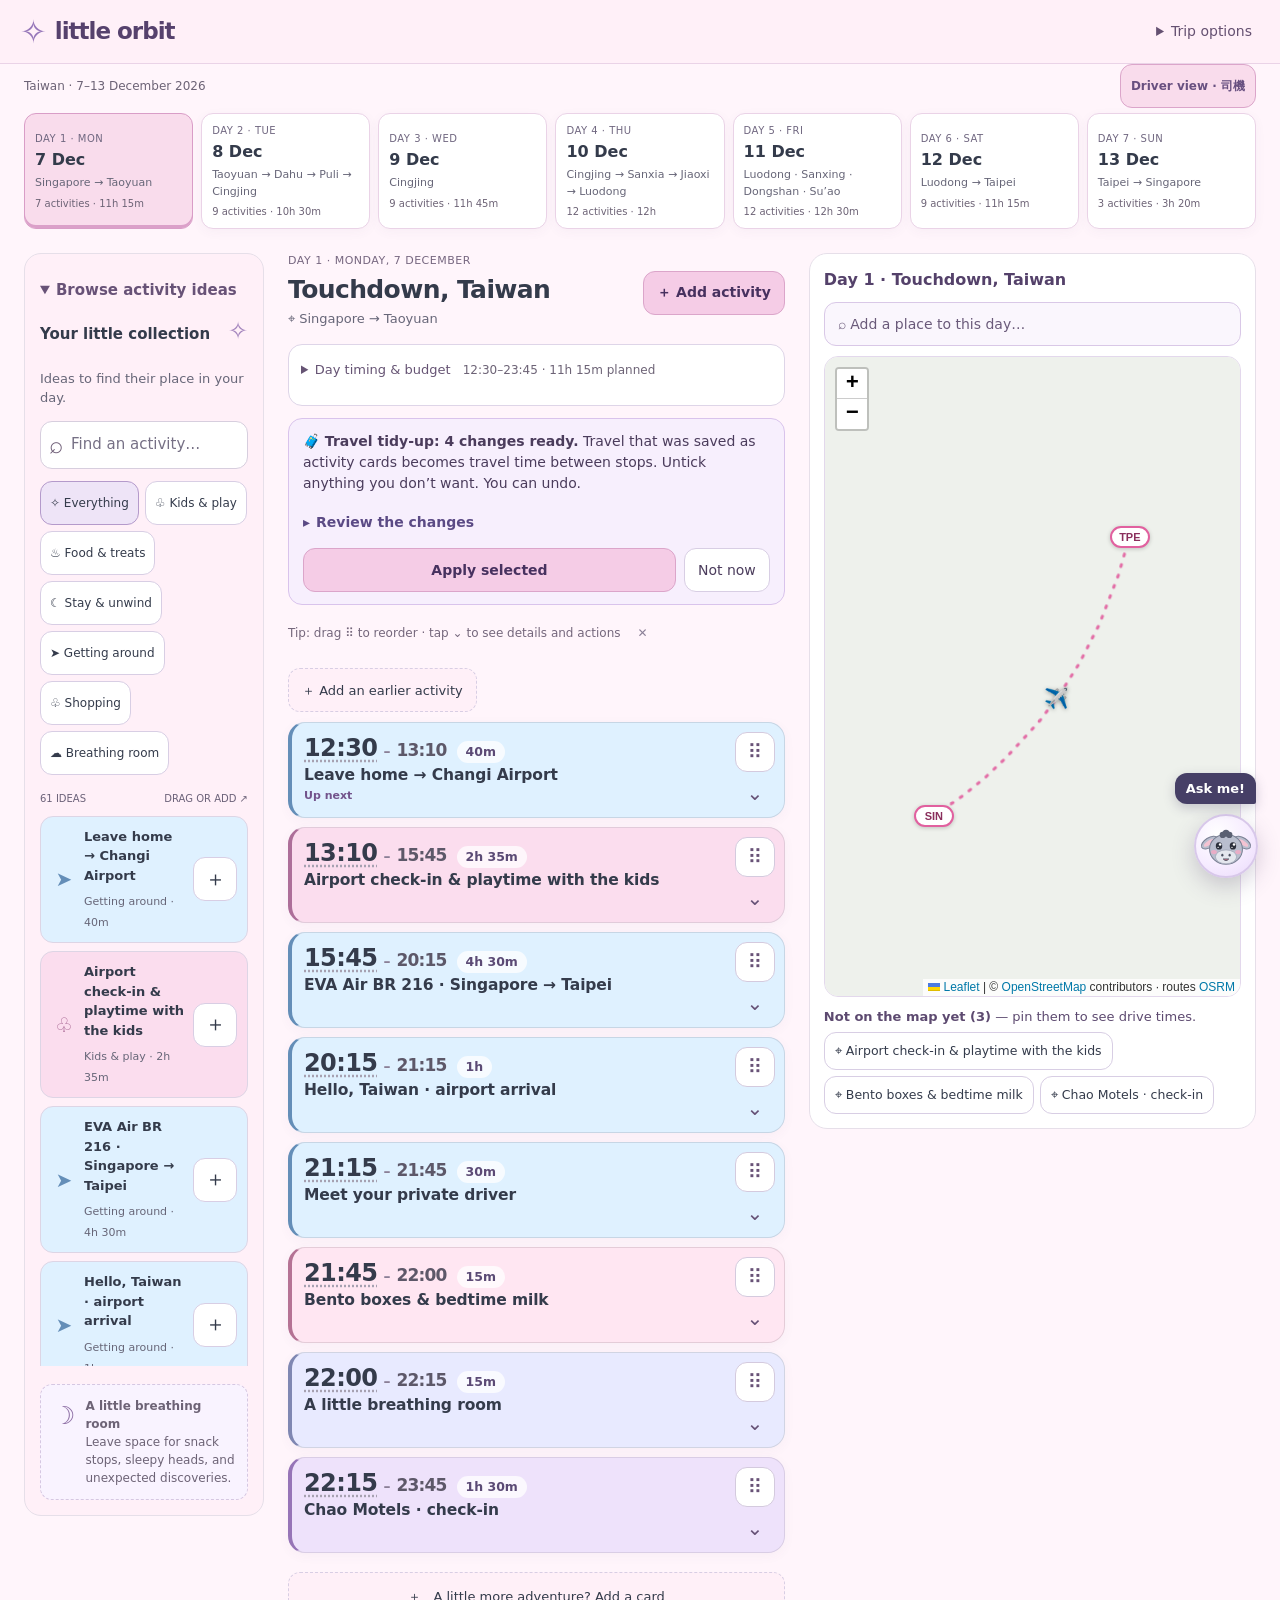
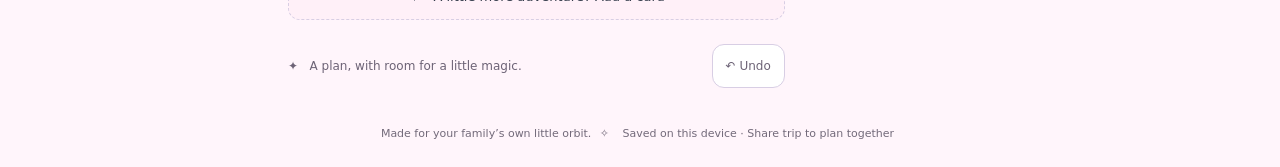
==== commit fd5c1a10: "Show travel as a small line, not a card; next stop starts on arrival Drives and walks no longer get " ====
--- a/index.html
+++ b/index.html
@@ -3,5 +3,5 @@
 <main><div class="trip-caption-row"><p class="trip-caption">Taiwan · 7–13 December 2026</p><a id="driverView" class="driver-view-link" href="driver.html" target="_blank" rel="noopener">Driver view · 司機</a></div><section class="intro"><div><div class="eyebrow">OUR NEXT LITTLE ADVENTURE <span>✦</span></div><h1>Taiwan, <em>together.</em></h1><p>Seven days of tiny discoveries & big family memories.</p><div class="trip-tags"><span>◷ &nbsp; 7 – 13 December 2026</span><span>♧ &nbsp; Family trip · 2 little explorers</span><span>☾ &nbsp; Taiwan · UTC+8</span></div></div><div class="moon-art" aria-hidden="true"><span class="orbit o1"></span><span class="orbit o2"></span><span class="moon">☾</span><span class="spark s1">✧</span><span class="spark s2">✦</span><small>let’s make room for wonder</small></div></section>
 <div class="how-to"><span>✦ Your trip, your pace</span><p>Pick a day. Add an idea. Tap <b>Edit</b> to choose its date and time — use Earlier / Later to reorder, or Move to choose another day.</p><button id="jumpLibrary">Browse ideas ↓</button></div><section id="collaborationPanel" class="collaboration-panel" hidden><span id="collaborationStatus" role="status"></span><div id="conflictActions" hidden><button id="backupDraft">Export my unsynced edits</button><button id="loadLatest">Load latest shared plan</button></div></section><nav id="days" class="days" aria-label="Trip days"></nav>
 <div class="workspace"><aside><details id="ideaCollection" open><summary>Browse activity ideas</summary><div class="aside-heading"><h2>Your little collection</h2><span>✧</span></div><p class="muted">Ideas to find their place in your day.</p><label class="search"><span>⌕</span><input id="search" placeholder="Find an activity…" aria-label="Find an activity"></label><div class="filters" id="filters"></div><div class="library-heading"><span id="libraryCount"></span><span>DRAG OR ADD ↗</span></div><div id="library" class="library"></div><div class="tip"><span>☽</span><p><b>A little breathing room</b><br>Leave space for snack stops, sleepy heads, and unexpected discoveries.</p></div></details></aside>
-<section class="planner" id="planner"><div class="day-heading"><div><div class="eyebrow" id="dayDate"></div><h2 id="dayTitle"></h2><p id="dayRegion" class="muted"></p><p id="dayDriving" class="day-driving" hidden></p></div><button class="primary" id="new">＋ Add activity</button></div><details class="day-budget" id="dayBudget" open><summary class="budget-toggle">Day timing &amp; budget <span id="budgetSummary"></span></summary><div class="budget-top"><span>◷ &nbsp; Your day, at a glance</span><strong id="remaining"></strong></div><div class="budget-bar" id="budgetBar"></div><div class="budget-bottom"><label>Day starts <input type="time" id="start"></label><label>Wrap up by <input type="time" id="end"></label><span id="planned"></span><button id="fit">Make it fit ✧</button></div><div class="time-preferences"><span>All activity times: UTC+8 · 24-hour clock</span><label><input type="checkbox" id="fadePast" checked> Fade cards after their finish time</label></div></details><section id="livePlan" class="live-plan" aria-label="What to do next"><div><p id="tripClock" class="trip-clock"></p><h3 id="liveHeading"></h3><p id="liveDetail"></p></div><button type="button" id="jumpCurrent">Show activity ↓</button></section><div id="scheduleUpdate" class="schedule-update" role="status" hidden></div><div id="travelTidy" class="schedule-update" role="status" hidden></div><p class="drag-guide" id="dragGuide">Tip: drag ⠿ to reorder · tap ⌄ to see details and actions <button type="button" id="dragGuideClose" aria-label="Hide this tip">✕</button></p><div id="timeline"></div><button class="add-bottom" id="addBottom">＋ &nbsp; A little more adventure? Add a card</button><div class="day-footer"><span>✦ &nbsp; A plan, with room for a little magic.</span><button id="undo">↶ Undo</button></div></section><section id="mapPanel" class="map-panel" aria-labelledby="mapTitle"><div class="map-head"><h2 id="mapTitle">Map</h2><button type="button" id="mapClose" class="map-close" aria-label="Close map">✕</button></div><div class="map-tools"><button type="button" id="mapAdd" class="map-add">⌕ Add a place to this day…</button><button type="button" id="mapOptimise" class="orbit-button" hidden>✦ Optimise route</button></div><div id="mapSuggestion" class="map-suggestion" role="status" hidden></div><div class="map-frame"><div id="map" class="map" aria-label="Map of this day’s stops"></div><p id="mapEmpty" class="map-empty">No stops on the map for this day yet. Pin a place below or add one.</p></div><div id="mapUnpinned" class="map-unpinned"></div></section><button type="button" id="mapToggle" class="map-toggle" aria-controls="mapPanel" aria-expanded="false">🗺 Map</button></div><footer>Made for your family’s own little orbit. <span>✧</span> <span id="storageMode">Saved on this device · Share trip to plan together</span></footer></main>
-<dialog id="editor" aria-labelledby="editorTitle"><form id="form" novalidate><div class="dialog-content"><p id="activityError" class="form-error" role="alert" hidden></p><div class="modal-heading"><h2 id="editorTitle">Add an activity</h2><button type="button" id="cancel" aria-label="Close">✕</button></div><section id="placeFields" class="form-step place-step" aria-labelledby="placeHeading"><div class="step-head"><h3 id="placeHeading"><span class="step-number" aria-hidden="true">1</span>Where to?</h3><label class="area-pick"><span class="sr-only">Search area</span><select id="placeCountry"><option value="tw">Taiwan</option><option value="sg">Singapore</option><option value="">Anywhere</option></select></label></div><p id="orbitStatus" class="orbit-status" hidden><span><strong>✦ Orbit is off here.</strong> Turn it on to have places researched and filled in for you.</span><button type="button" id="orbitTurnOn">Turn on Orbit</button></p><div id="placeFinder" class="place-finder"><div class="combo"><span class="combo-icon" aria-hidden="true">⌕</span><input id="placeQuery" type="search" maxlength="200" autocomplete="off" enterkeyhint="search" role="combobox" aria-autocomplete="list" aria-expanded="false" aria-controls="placeResults" aria-label="Search for a place" placeholder="Search a place, e.g. Taipei Zoo or 飛牛牧場"><span class="combo-spinner" aria-hidden="true"></span></div><div id="placeResults" class="place-results" role="listbox" aria-label="Place suggestions" hidden></div><p id="placeMessage" class="field-help place-message" role="status" aria-live="polite"></p><details id="placeManual" class="place-manual"><summary>Can’t find it? Enter the details yourself</summary><p id="manualPlaceMessage" class="form-error" role="status"></p><label>Place name<input id="manualPlaceName" maxlength="200"></label><label>Address<input id="manualPlaceAddress" maxlength="500" placeholder="Street, building, city"></label><label>Short description<textarea id="manualPlaceDescription" maxlength="1000" rows="2"></textarea></label><label>Booking or venue link (optional)<input id="manualPlaceBooking" maxlength="2000" type="url" placeholder="https://…"></label><button type="button" id="useManualPlace">Use this place</button></details><p class="field-help map-credit">Search by Google Maps · routes by <a href="https://project-osrm.org/" target="_blank" rel="noopener noreferrer">OSRM</a> · map © <a href="https://www.openstreetmap.org/copyright" target="_blank" rel="noopener noreferrer">OpenStreetMap</a></p></div><div id="placeSelected"></div></section><section class="form-step" aria-labelledby="whenHeading"><div class="step-head"><h3 id="whenHeading"><span class="step-number" aria-hidden="true">2</span>What &amp; when</h3></div><p id="orbitFilled" class="orbit-filled" role="status" hidden></p><label class="field">Activity name<input required maxlength="150" id="title" autocomplete="off" placeholder="e.g. Leave home for the airport"></label><div class="form-row"><label>Which day?<select id="activityDay"></select></label><label>Starts at<input id="activityStart" type="time" required><span id="inputTimePreview" class="field-help"></span></label></div><fieldset class="duration-field"><legend>How long?</legend><div class="duration-stepper"><button type="button" id="durationLess" aria-label="15 minutes shorter">−15</button><label class="duration-input"><span class="sr-only">Duration in minutes</span><input id="duration" type="number" inputmode="numeric" min="1" max="1440" step="1" required aria-describedby="durationWords"><span>minutes</span></label><button type="button" id="durationMore" aria-label="15 minutes longer">+15</button></div><div id="durationPresets" class="duration-presets" aria-label="Quick duration choices"><button type="button" data-duration-preset="15">15 min</button><button type="button" data-duration-preset="30">30 min</button><button type="button" data-duration-preset="40">40 min</button><button type="button" data-duration-preset="60">1 hour</button><button type="button" data-duration-preset="90">1½ hours</button></div><p id="durationWords" class="field-help" aria-live="polite"></p></fieldset></section><section class="form-step fit-step" aria-labelledby="fitHeading"><div class="step-head"><h3 id="fitHeading"><span class="step-number" aria-hidden="true">3</span>Does it fit your day?</h3></div><p id="scheduleHint" class="schedule-hint" aria-live="polite"></p><div id="scheduleActions"></div><div id="journey" class="journey" aria-live="polite"></div><div id="orbitAdvice" class="orbit-advice" aria-live="polite"></div><div id="nextActivity" class="next-preview" aria-live="polite"></div></section><details id="activityExtras" class="extra-fields"><summary>Description &amp; more <span>Optional</span></summary><label>Description<textarea id="notes" rows="3" placeholder="Write your own plans, meeting point, or reminders…"></textarea></label><label>Chinese name for driver (optional)<input id="driverTitle" maxlength="150" placeholder="例如：飯店接送至桃園機場"></label><label>Chinese driver notes (optional)<textarea id="driverNotes" rows="3" placeholder="集合地點、地址或接送提醒"></textarea><p class="field-help">The chosen place’s Chinese name, address, opening hours and ticket notes already show in Driver view automatically. Driver view includes Traditional Chinese for the original itinerary. Add Chinese here for your custom plans; otherwise the driver sees your original wording marked as untranslated.</p><label>Activity type<select id="category"></select></label><label>Place before another activity<select id="placeBefore"></select><span class="field-help">A shortcut to fill its start time and shift it later.</span></label><label class="checkbox"><input type="checkbox" id="optional"> Optional / backup idea</label></details></div><div class="dialog-actions"><button type="button" id="activityCancel">Cancel</button><button id="saveActivity" class="primary" type="submit">Add activity ✦</button></div><div id="orbitLoading" class="orbit-loading" hidden><div class="orbit-loading-card" role="status" aria-live="polite"><div class="orbit-spinner" aria-hidden="true"><span></span></div><strong id="orbitLoadingTitle">Orbit is on it…</strong><ol id="orbitSteps" class="orbit-steps"></ol><button type="button" id="orbitSkip">Skip — I’ll fill it in myself</button></div></div></form></dialog><dialog id="branchEditor"><form id="branchForm" novalidate><div class="dialog-content"><p id="branchError" class="form-error" role="alert" hidden></p><div class="modal-heading"><h2 id="branchEditorTitle">A little detail to remember</h2><button type="button" id="branchCancel" aria-label="Close branch editor">✕</button></div><p id="branchParent" class="muted"></p><label>Branch type<select id="branchType"><option value="booking">Booking / reservation</option><option value="bring">Things to bring</option><option value="prepare">Things to prepare</option><option value="note">Special note</option></select></label><label>Title<input id="branchTitle" required maxlength="150" placeholder="e.g. Reserve tickets for the farm"></label><label>Details<textarea id="branchNotes" rows="4" placeholder="Booking reference, packing list, or anything to remember…"></textarea></label><label>Link (optional)<input id="branchUrl" type="url" placeholder="https://…"></label><label class="checkbox"><input type="checkbox" id="branchDone"> <span id="branchDoneLabel">Booked / confirmed</span></label></div><div class="dialog-actions"><button type="button" id="branchBack">Cancel</button><button class="primary" type="submit">Save branch ✦</button></div></form></dialog><dialog id="moveEditor" aria-labelledby="moveTitle"><form id="moveForm" novalidate><div class="dialog-content"><div class="modal-heading"><h2 id="moveTitle">Move activity</h2><button type="button" id="moveClose" aria-label="Close move editor">✕</button></div><p id="moveCardName" class="muted"></p><p id="moveError" class="form-error" role="alert" hidden></p><label>Which day?<select id="moveDay"></select></label><label>Where in the day?<select id="movePosition"></select></label><p id="movePreview" class="schedule-hint" aria-live="polite"></p><p class="muted">The card keeps its description and reminders. Later activity times adjust to the new order.</p></div><div class="dialog-actions"><button type="button" id="moveCancel">Cancel</button><button class="primary" type="submit" id="confirmMove">Move activity</button></div></form></dialog><dialog id="shareEditor"><div class="modal-heading"><h2>Plan together, wherever you are</h2><button id="shareClose" aria-label="Close sharing">✕</button></div><p class="muted">Anyone with your private trip link can view and edit this itinerary. Share it only with people you trust. Edits start saving after 0.35 seconds; other visible pages check every 3 seconds. Both people must use this same link. Updates wait while you edit or drag. If two people save different changes together, the first save wins and the other person can export their draft before loading the latest plan. Offline edits stay on the device until they can sync.</p><p id="shareStatus" role="status" aria-live="polite"></p><button class="primary" id="createShare">Create shared trip</button><div id="shareLinkArea" hidden><label>Private edit link<input id="shareLink" readonly aria-label="Private edit link"></label><button class="primary" id="copyShare">Copy link for your wife</button><p class="muted">Open this link once on each device. After that, this device reopens the shared trip automatically, with Orbit on, even from the plain site address. Keep an exported backup of important plans.</p><button type="button" id="forgetShare">Stop opening it automatically on this device</button></div></dialog><div class="toast" id="toast" role="status" aria-live="polite" aria-atomic="true"></div><nav class="mobile-actions" aria-label="Quick trip actions"><p id="mobileSaveStatus" role="status">Loading itinerary…</p><div><button id="mobileNow" type="button">◷ Now / next</button><button id="mobileAdd" class="primary" type="button">＋ Add activity</button><button id="mobileUndo" type="button">↶ Undo</button></div></nav><script src="problems.js"></script><script src="sounds.js"></script><script src="place-core.js"></script><script src="places.js"></script><script src="app.js"></script><script src="tidy.js"></script><script src="collaboration.js"></script><script src="vendor/leaflet/leaflet.js"></script><script src="map.js"></script><script src="orbit-chat.js"></script></body></html>
+<section class="planner" id="planner"><div class="day-heading"><div><div class="eyebrow" id="dayDate"></div><h2 id="dayTitle"></h2><p id="dayRegion" class="muted"></p><p id="dayDriving" class="day-driving" hidden></p><div id="dayGuides" class="day-guides" hidden></div></div><button class="primary" id="new">＋ Add activity</button></div><details class="day-budget" id="dayBudget" open><summary class="budget-toggle">Day timing &amp; budget <span id="budgetSummary"></span></summary><div class="budget-top"><span>◷ &nbsp; Your day, at a glance</span><strong id="remaining"></strong></div><div class="budget-bar" id="budgetBar"></div><div class="budget-bottom"><label>Day starts <input type="time" id="start"></label><label>Wrap up by <input type="time" id="end"></label><span id="planned"></span><button id="fit">Make it fit ✧</button></div><div class="time-preferences"><span>All activity times: UTC+8 · 24-hour clock</span><label><input type="checkbox" id="fadePast" checked> Fade cards after their finish time</label></div></details><section id="livePlan" class="live-plan" aria-label="What to do next"><div><p id="tripClock" class="trip-clock"></p><h3 id="liveHeading"></h3><p id="liveDetail"></p></div><button type="button" id="jumpCurrent">Show activity ↓</button></section><div id="scheduleUpdate" class="schedule-update" role="status" hidden></div><div id="travelTidy" class="schedule-update" role="status" hidden></div><p class="drag-guide" id="dragGuide">Tip: drag ⠿ to reorder · tap ⌄ to see details and actions <button type="button" id="dragGuideClose" aria-label="Hide this tip">✕</button></p><div id="timeline"></div><button class="add-bottom" id="addBottom">＋ &nbsp; A little more adventure? Add a card</button><div class="day-footer"><span>✦ &nbsp; A plan, with room for a little magic.</span><button id="undo">↶ Undo</button></div></section><section id="mapPanel" class="map-panel" aria-labelledby="mapTitle"><div class="map-head"><h2 id="mapTitle">Map</h2><button type="button" id="mapClose" class="map-close" aria-label="Close map">✕</button></div><div class="map-tools"><button type="button" id="mapAdd" class="map-add">⌕ Add a place to this day…</button><button type="button" id="mapOptimise" class="orbit-button" hidden>✦ Optimise route</button></div><div id="mapSuggestion" class="map-suggestion" role="status" hidden></div><div class="map-frame"><div id="map" class="map" aria-label="Map of this day’s stops"></div><p id="mapEmpty" class="map-empty">No stops on the map for this day yet. Pin a place below or add one.</p></div><div id="mapUnpinned" class="map-unpinned"></div></section><button type="button" id="mapToggle" class="map-toggle" aria-controls="mapPanel" aria-expanded="false">🗺 Map</button></div><footer>Made for your family’s own little orbit. <span>✧</span> <span id="storageMode">Saved on this device · Share trip to plan together</span></footer></main>
+<dialog id="editor" aria-labelledby="editorTitle"><form id="form" novalidate><div class="dialog-content"><p id="activityError" class="form-error" role="alert" hidden></p><div class="modal-heading"><h2 id="editorTitle">Add an activity</h2><button type="button" id="cancel" aria-label="Close">✕</button></div><section id="placeFields" class="form-step place-step" aria-labelledby="placeHeading"><div class="step-head"><h3 id="placeHeading"><span class="step-number" aria-hidden="true">1</span>Where to?</h3><label class="area-pick"><span class="sr-only">Search area</span><select id="placeCountry"><option value="tw">Taiwan</option><option value="sg">Singapore</option><option value="">Anywhere</option></select></label></div><p id="orbitStatus" class="orbit-status" hidden><span><strong>✦ Orbit is off here.</strong> Turn it on to have places researched and filled in for you.</span><button type="button" id="orbitTurnOn">Turn on Orbit</button></p><div id="placeFinder" class="place-finder"><div class="combo"><span class="combo-icon" aria-hidden="true">⌕</span><input id="placeQuery" type="search" maxlength="200" autocomplete="off" enterkeyhint="search" role="combobox" aria-autocomplete="list" aria-expanded="false" aria-controls="placeResults" aria-label="Search for a place" placeholder="Search a place, e.g. Taipei Zoo or 飛牛牧場"><span class="combo-spinner" aria-hidden="true"></span></div><div id="placeResults" class="place-results" role="listbox" aria-label="Place suggestions" hidden></div><p id="placeMessage" class="field-help place-message" role="status" aria-live="polite"></p><details id="placeManual" class="place-manual"><summary>Can’t find it? Enter the details yourself</summary><p id="manualPlaceMessage" class="form-error" role="status"></p><label>Place name<input id="manualPlaceName" maxlength="200"></label><label>Address<input id="manualPlaceAddress" maxlength="500" placeholder="Street, building, city"></label><label>Short description<textarea id="manualPlaceDescription" maxlength="1000" rows="2"></textarea></label><label>Booking or venue link (optional)<input id="manualPlaceBooking" maxlength="2000" type="url" placeholder="https://…"></label><button type="button" id="useManualPlace">Use this place</button></details><p class="field-help map-credit">Search by Google Maps · routes by <a href="https://project-osrm.org/" target="_blank" rel="noopener noreferrer">OSRM</a> · map © <a href="https://www.openstreetmap.org/copyright" target="_blank" rel="noopener noreferrer">OpenStreetMap</a></p></div><div id="placeSelected"></div></section><section class="form-step" aria-labelledby="whenHeading"><div class="step-head"><h3 id="whenHeading"><span class="step-number" aria-hidden="true">2</span>What &amp; when</h3></div><p id="orbitFilled" class="orbit-filled" role="status" hidden></p><label class="field">Activity name<input required maxlength="150" id="title" autocomplete="off" placeholder="e.g. Leave home for the airport"></label><div class="form-row"><label>Which day?<select id="activityDay"></select></label><label>Starts at<input id="activityStart" type="time" required><span id="inputTimePreview" class="field-help"></span></label></div><fieldset class="duration-field"><legend>How long?</legend><div class="duration-stepper"><button type="button" id="durationLess" aria-label="15 minutes shorter">−15</button><label class="duration-input"><span class="sr-only">Duration in minutes</span><input id="duration" type="number" inputmode="numeric" min="1" max="1440" step="1" required aria-describedby="durationWords"><span>minutes</span></label><button type="button" id="durationMore" aria-label="15 minutes longer">+15</button></div><div id="durationPresets" class="duration-presets" aria-label="Quick duration choices"><button type="button" data-duration-preset="15">15 min</button><button type="button" data-duration-preset="30">30 min</button><button type="button" data-duration-preset="40">40 min</button><button type="button" data-duration-preset="60">1 hour</button><button type="button" data-duration-preset="90">1½ hours</button></div><p id="durationWords" class="field-help" aria-live="polite"></p></fieldset></section><section class="form-step fit-step" aria-labelledby="fitHeading"><div class="step-head"><h3 id="fitHeading"><span class="step-number" aria-hidden="true">3</span>Does it fit your day?</h3></div><p id="scheduleHint" class="schedule-hint" aria-live="polite"></p><div id="scheduleActions"></div><div id="journey" class="journey" aria-live="polite"></div><div id="orbitAdvice" class="orbit-advice" aria-live="polite"></div><div id="nextActivity" class="next-preview" aria-live="polite"></div></section><details id="activityExtras" class="extra-fields"><summary>Your notes &amp; more <span>Optional</span></summary><label>Your notes<textarea id="notes" rows="3" placeholder="Your own plans, meeting point or reminders. Orbit’s research goes in its guide, not here."></textarea></label><label>Chinese name for driver (optional)<input id="driverTitle" maxlength="150" placeholder="例如：飯店接送至桃園機場"></label><label>Chinese driver notes (optional)<textarea id="driverNotes" rows="3" placeholder="集合地點、地址或接送提醒"></textarea><p class="field-help">The chosen place’s Chinese name, address, opening hours and ticket notes already show in Driver view automatically. Driver view includes Traditional Chinese for the original itinerary. Add Chinese here for your custom plans; otherwise the driver sees your original wording marked as untranslated.</p><label>Activity type<select id="category"></select></label><label>Place before another activity<select id="placeBefore"></select><span class="field-help">A shortcut to fill its start time and shift it later.</span></label><label class="checkbox"><input type="checkbox" id="optional"> Optional / backup idea</label></details></div><div class="dialog-actions"><button type="button" id="activityDelete" class="delete-button" hidden>🗑 Delete</button><button type="button" id="activityCancel">Cancel</button><button id="saveActivity" class="primary" type="submit">Add activity ✦</button></div><div id="orbitLoading" class="orbit-loading" hidden><div class="orbit-loading-card" role="status" aria-live="polite"><div class="orbit-spinner" aria-hidden="true"><span></span></div><strong id="orbitLoadingTitle">Orbit is on it…</strong><ol id="orbitSteps" class="orbit-steps"></ol><button type="button" id="orbitSkip">Skip — I’ll fill it in myself</button></div></div></form></dialog><dialog id="branchEditor"><form id="branchForm" novalidate><div class="dialog-content"><p id="branchError" class="form-error" role="alert" hidden></p><div class="modal-heading"><h2 id="branchEditorTitle">A little detail to remember</h2><button type="button" id="branchCancel" aria-label="Close branch editor">✕</button></div><p id="branchParent" class="muted"></p><label>Branch type<select id="branchType"><option value="booking">Booking / reservation</option><option value="bring">Things to bring</option><option value="prepare">Things to prepare</option><option value="note">Special note</option></select></label><label>Title<input id="branchTitle" required maxlength="150" placeholder="e.g. Reserve tickets for the farm"></label><label>Details<textarea id="branchNotes" rows="4" placeholder="Booking reference, packing list, or anything to remember…"></textarea></label><label>Link (optional)<input id="branchUrl" type="url" placeholder="https://…"></label><label class="checkbox"><input type="checkbox" id="branchDone"> <span id="branchDoneLabel">Booked / confirmed</span></label></div><div class="dialog-actions"><button type="button" id="branchBack">Cancel</button><button class="primary" type="submit">Save branch ✦</button></div></form></dialog><dialog id="deleteDialog" aria-labelledby="deleteTitle"><form id="deleteForm" novalidate><div class="dialog-content"><div class="modal-heading"><h2 id="deleteTitle">Delete this activity?</h2></div><p id="deleteWhat" class="muted"></p><fieldset id="deleteChoices" class="delete-choices"><legend>What should happen to its time?</legend></fieldset></div><div class="dialog-actions"><button type="button" id="deleteCancel">Keep it</button><button type="submit" class="danger" id="confirmDelete">🗑 Delete</button></div></form></dialog><dialog id="moveEditor" aria-labelledby="moveTitle"><form id="moveForm" novalidate><div class="dialog-content"><div class="modal-heading"><h2 id="moveTitle">Move activity</h2><button type="button" id="moveClose" aria-label="Close move editor">✕</button></div><p id="moveCardName" class="muted"></p><p id="moveError" class="form-error" role="alert" hidden></p><label>Which day?<select id="moveDay"></select></label><label>Where in the day?<select id="movePosition"></select></label><p id="movePreview" class="schedule-hint" aria-live="polite"></p><p class="muted">The card keeps its description and reminders. Later activity times adjust to the new order.</p></div><div class="dialog-actions"><button type="button" id="moveCancel">Cancel</button><button class="primary" type="submit" id="confirmMove">Move activity</button></div></form></dialog><dialog id="shareEditor"><div class="modal-heading"><h2>Plan together, wherever you are</h2><button id="shareClose" aria-label="Close sharing">✕</button></div><p class="muted">Anyone with your private trip link can view and edit this itinerary. Share it only with people you trust. Edits start saving after 0.35 seconds; other visible pages check every 3 seconds. Both people must use this same link. Updates wait while you edit or drag. If two people save different changes together, the first save wins and the other person can export their draft before loading the latest plan. Offline edits stay on the device until they can sync.</p><p id="shareStatus" role="status" aria-live="polite"></p><button class="primary" id="createShare">Create shared trip</button><div id="shareLinkArea" hidden><label>Private edit link<input id="shareLink" readonly aria-label="Private edit link"></label><button class="primary" id="copyShare">Copy link for your wife</button><p class="muted">Open this link once on each device. After that, this device reopens the shared trip automatically, with Orbit on, even from the plain site address. Keep an exported backup of important plans.</p><button type="button" id="forgetShare">Stop opening it automatically on this device</button></div></dialog><div class="toast" id="toast" role="status" aria-live="polite" aria-atomic="true"></div><nav class="mobile-actions" aria-label="Quick trip actions"><p id="mobileSaveStatus" role="status">Loading itinerary…</p><div><button id="mobileNow" type="button">◷ Now / next</button><button id="mobileAdd" class="primary" type="button">＋ Add activity</button><button id="mobileUndo" type="button">↶ Undo</button></div></nav><script src="problems.js"></script><script src="sounds.js"></script><script src="place-core.js"></script><script src="places.js"></script><script src="app.js"></script><script src="tidy.js"></script><script src="collaboration.js"></script><script src="vendor/leaflet/leaflet.js"></script><script src="map.js"></script><script src="orbit-chat.js"></script></body></html>
--- a/style.css
+++ b/style.css
@@ -294,3 +294,43 @@
 .tidy-list input{width:20px;height:20px;flex:none;margin-top:1px}
 .tidy-list>summary{list-style:none;color:#5b4a85}.tidy-list>summary::-webkit-details-marker{display:none}
 .tidy-list>summary::before{content:'▸';margin-right:6px}.tidy-list[open]>summary::before{content:'▾'}
+/* Orbit's family guide on a place, and the family's own notes. */
+.place-guide{margin:8px 0;padding:8px 10px;border-radius:12px;background:#f8f4fd;border:1px solid #e3d7f0}
+.place-guide>summary{cursor:pointer;font-weight:750;color:#5b4a85;min-height:36px;display:flex;align-items:center}
+.guide-part h4{margin:8px 0 2px;font-size:13px;color:#4e3d68}.guide-part ul{margin:0;padding-left:20px;font-size:13.5px;line-height:1.5}
+.guide-watchOut h4{color:#8a3a2c}
+.guide-meta{margin:8px 0 0;font-size:11.5px;color:#6d6376;display:flex;flex-wrap:wrap;gap:4px 8px;align-items:center}
+.guide-meta a{font-size:11.5px}
+.guide-button{margin:6px 0}
+.day-guides{margin:6px 0 0}.day-guides[hidden]{display:none}.day-guides button{min-height:40px;font-size:13px}
+.card-details>summary{font-weight:700;color:#5b4a75}
+/* Delete: on the card, with a confirmation. */
+.card-primary .delete-button{color:#975244;border-color:#e3c3bb;margin-left:auto}
+#deleteDialog{max-width:min(420px,calc(100vw - 24px))}
+#deleteDialog .checkbox{display:flex;gap:8px;align-items:flex-start;margin:10px 0 2px;font-size:14px}
+#deleteDialog .checkbox input{width:20px;height:20px;flex:none;margin-top:1px}
+button.danger{background:#a8473a;border-color:#a8473a;color:#fff;font-weight:750}button.danger:hover{background:#923b30}
+.delete-choices{border:0;padding:0;margin:12px 0 0;display:flex;flex-direction:column;gap:8px}
+.delete-choices legend{font-weight:750;font-size:14px;margin-bottom:6px;color:#4e3d68}
+.delete-choice{display:flex;gap:10px;align-items:flex-start;padding:10px 12px;border:1px solid #e3d7ee;border-radius:12px;background:#fff;cursor:pointer}
+.delete-choice:has(input:checked){border-color:#9b7fc2;background:#f6effd}
+.delete-choice input{width:20px;height:20px;flex:none;margin-top:2px}
+.delete-choice span{display:flex;flex-direction:column;gap:2px;font-size:14px}.delete-choice small{color:#6d6376;font-size:12.5px}
+/* Flights and map focus. */
+.map-plane span{display:grid;place-items:center;width:30px;height:30px;font-size:20px;filter:drop-shadow(0 1px 2px #0005)}
+.map-airport span{display:grid;place-items:center;height:22px;padding:0 6px;border-radius:999px;background:#fff;border:2px solid #e1609f;color:#8a2f5c;font-size:11px;font-weight:800;box-shadow:0 1px 4px #0003}
+.map-pin.is-focus span,.map-plane.is-focus span{animation:map-pulse 1.4s ease-out 2}
+@keyframes map-pulse{0%{box-shadow:0 0 0 0 #9b7fc2aa;transform:scale(1)}40%{transform:scale(1.25)}100%{box-shadow:0 0 0 18px #9b7fc200;transform:scale(1)}}
+@media(prefers-reduced-motion:reduce){.map-pin.is-focus span,.map-plane.is-focus span{animation:none;outline:3px solid #9b7fc2}}
+.timeline-row.is-map-selected>.activity{box-shadow:0 0 0 3px #b9a0d6,var(--shadow)}
+.map-focus{color:#5b4a85}
+@media(min-width:1200px){.map-focus{display:none}}
+/* Travel between stops is a small line on the stop before, not its own card. */
+.travel-lines{display:grid;justify-items:start;gap:4px;margin:7px 0 2px}.travel-lines:empty{display:none}
+.travel-line{font-size:12.5px;color:#5b5470;max-width:100%}
+.travel-edit{display:inline-flex;align-items:center;flex-wrap:wrap;gap:4px;min-height:32px;padding:3px 11px;border-radius:999px;border:1px solid #ddd2ea;background:#f6f3fa;color:#4f4563;font-size:12.5px;font-weight:600;text-align:left;line-height:1.35}
+.travel-edit b{font-weight:800}.travel-edit small{color:#7a7186;font-weight:600;font-size:11.5px}
+.travel-line.is-short .travel-edit{border-color:#e3b9b0;background:#fff1ed;color:#7a3527}
+.travel-line .leg-info{margin:3px 0 0 8px;font-size:11.5px;color:#7a7186}
+.travel-lines .leg-connector{margin:0;padding:3px 8px;flex-wrap:wrap}
+.dialog-actions .delete-button{margin-right:auto;color:#975244;border-color:#e3c3bb}
